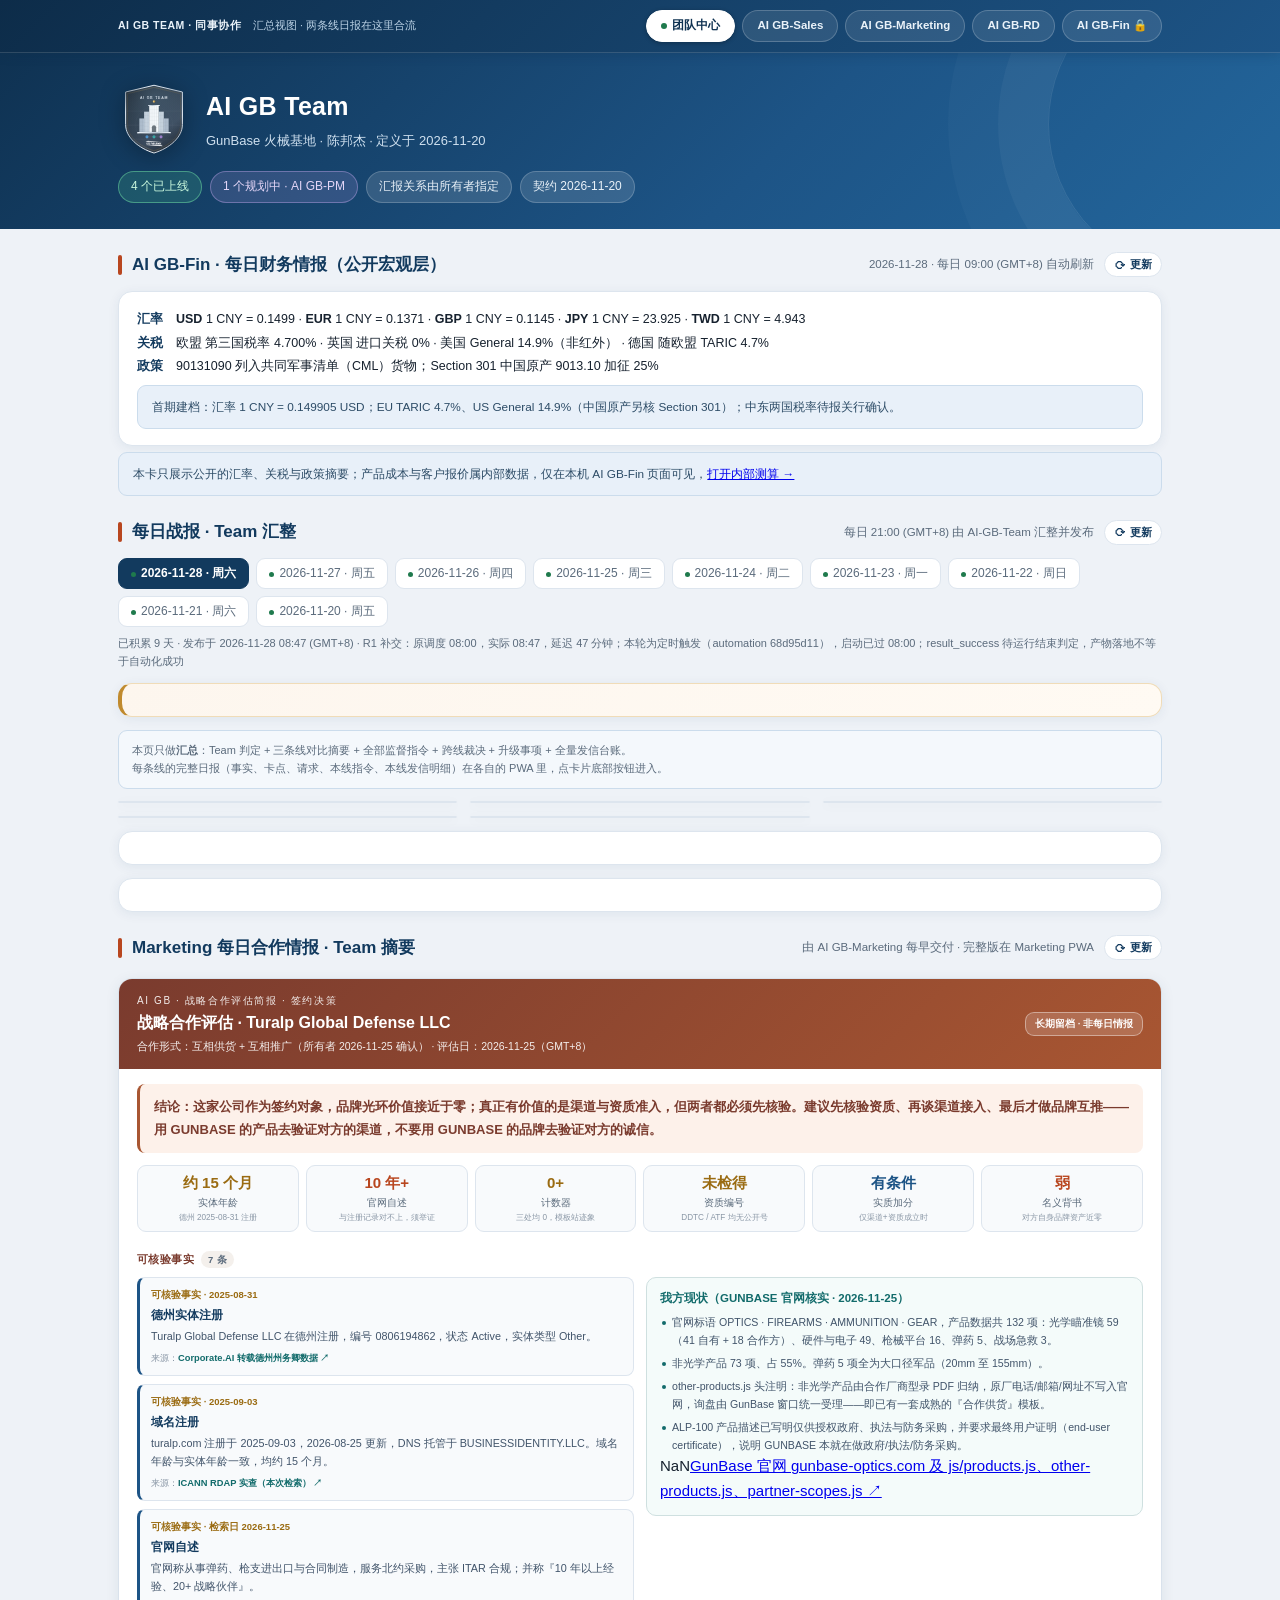
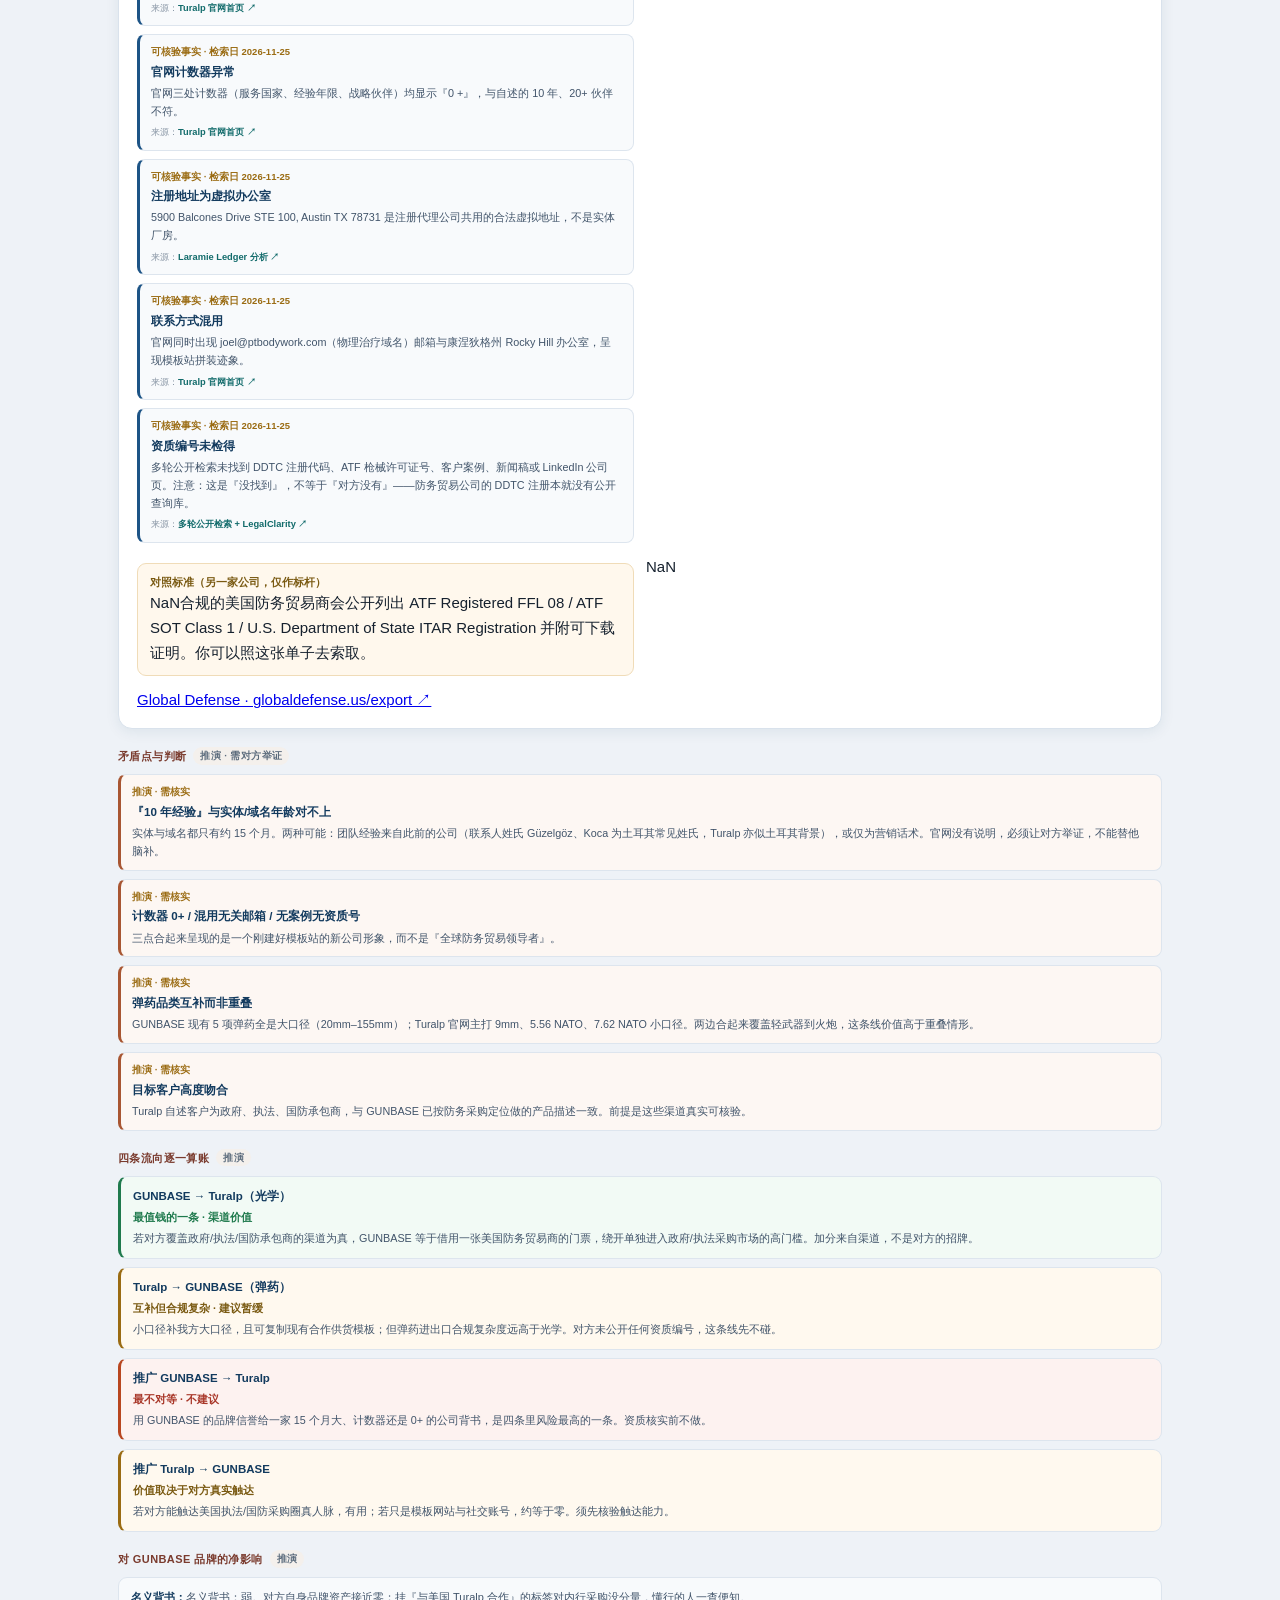
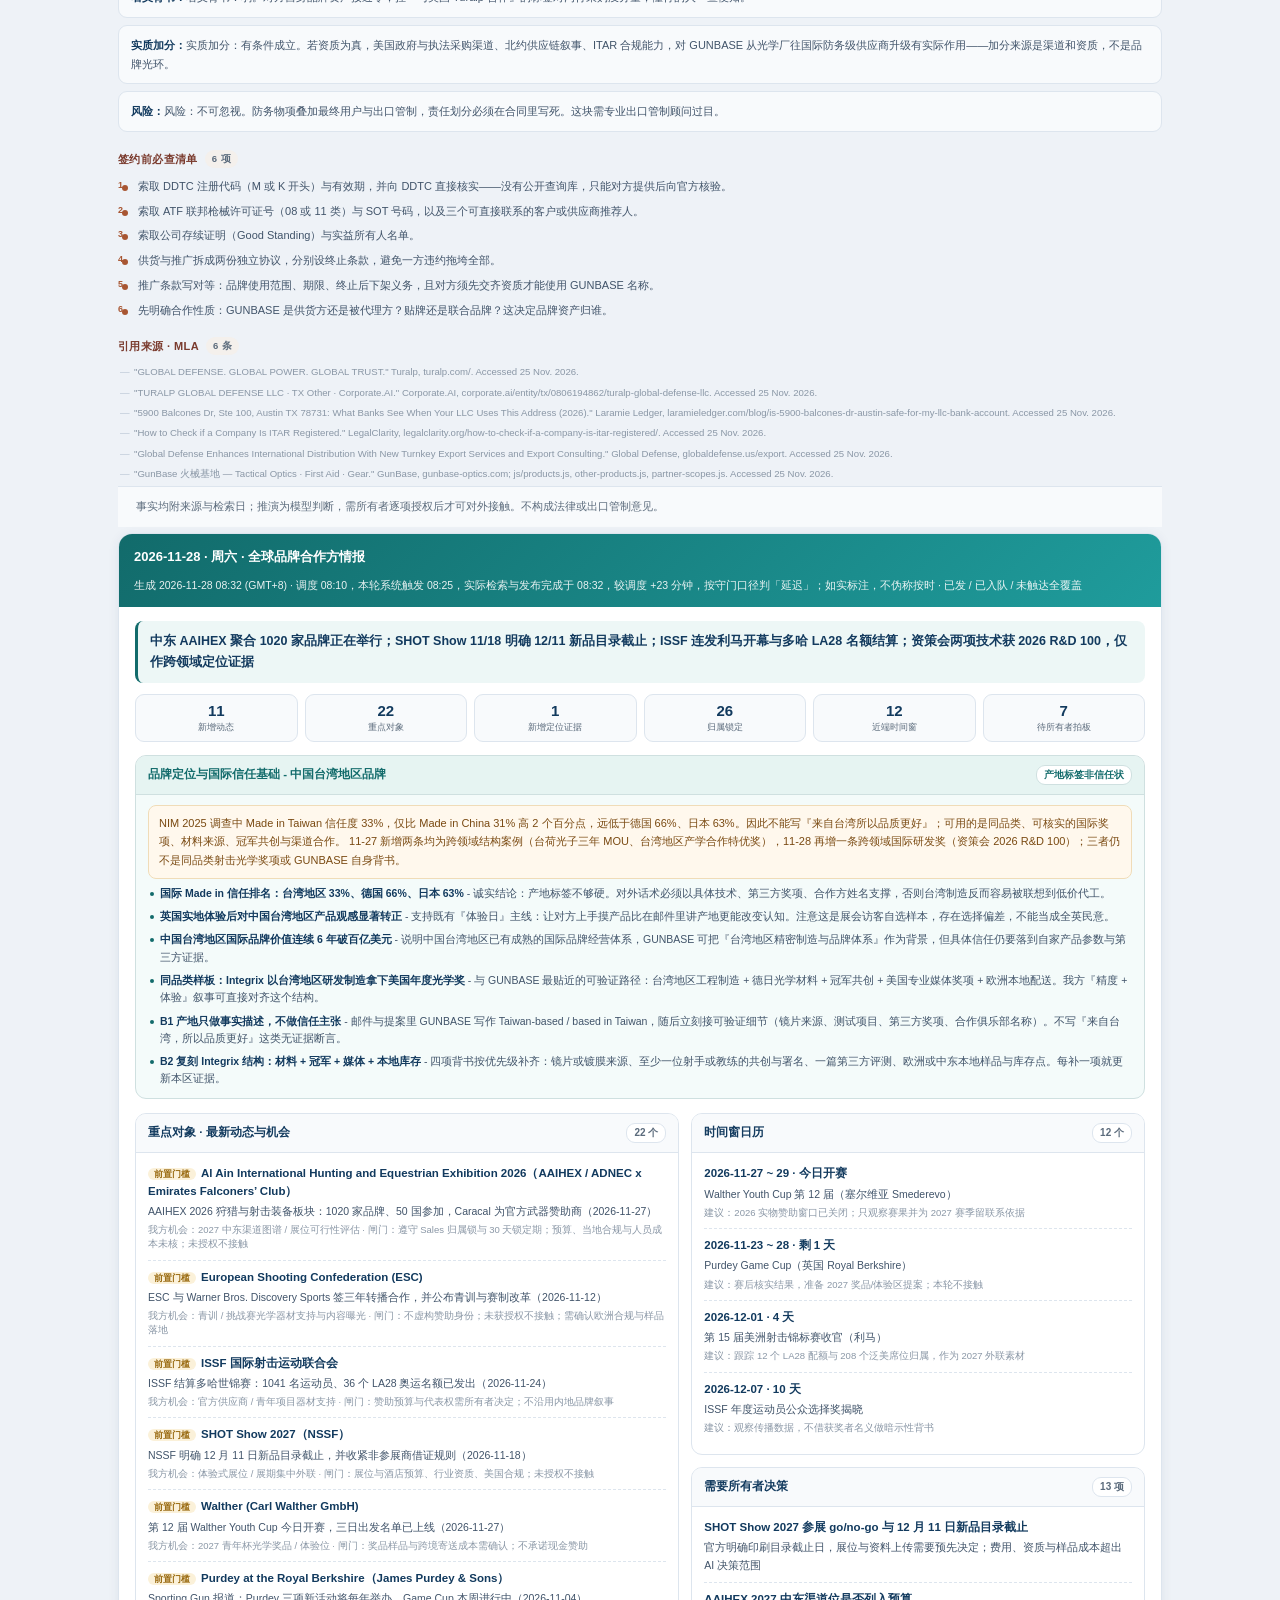
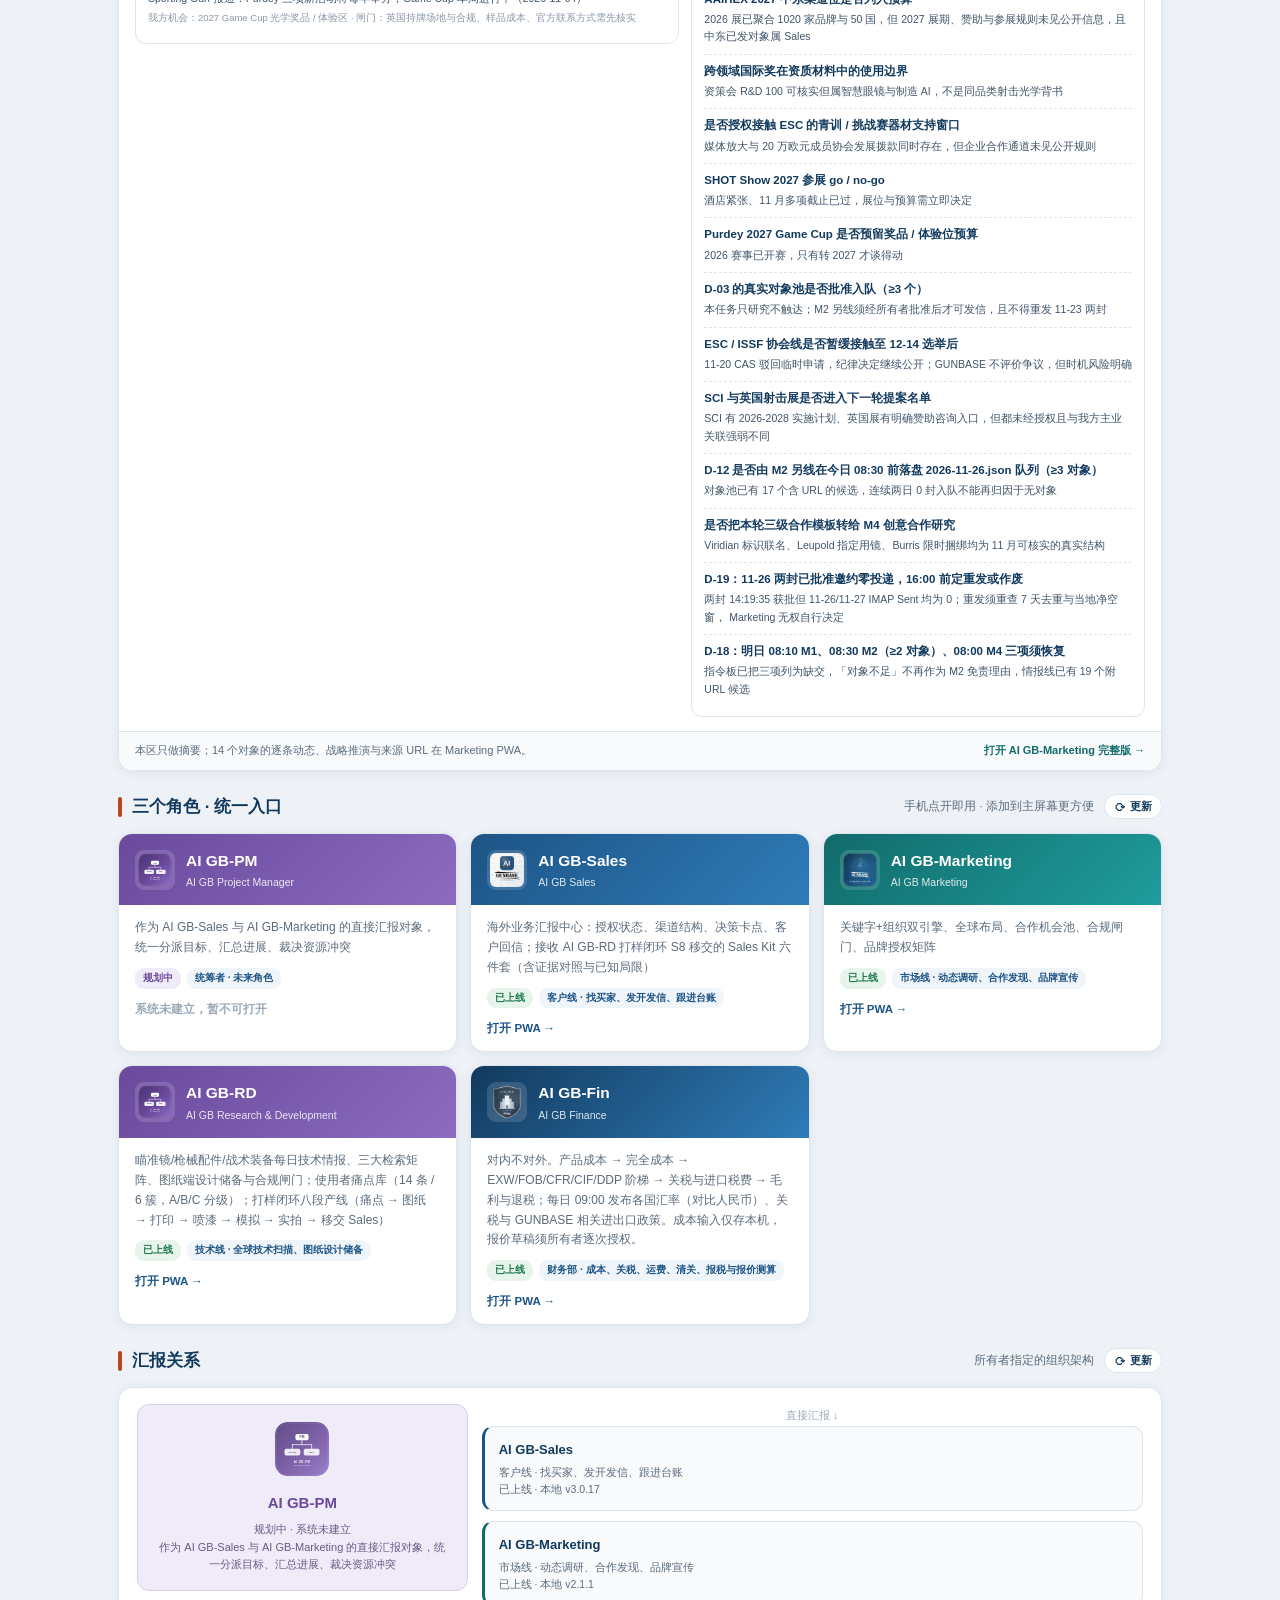
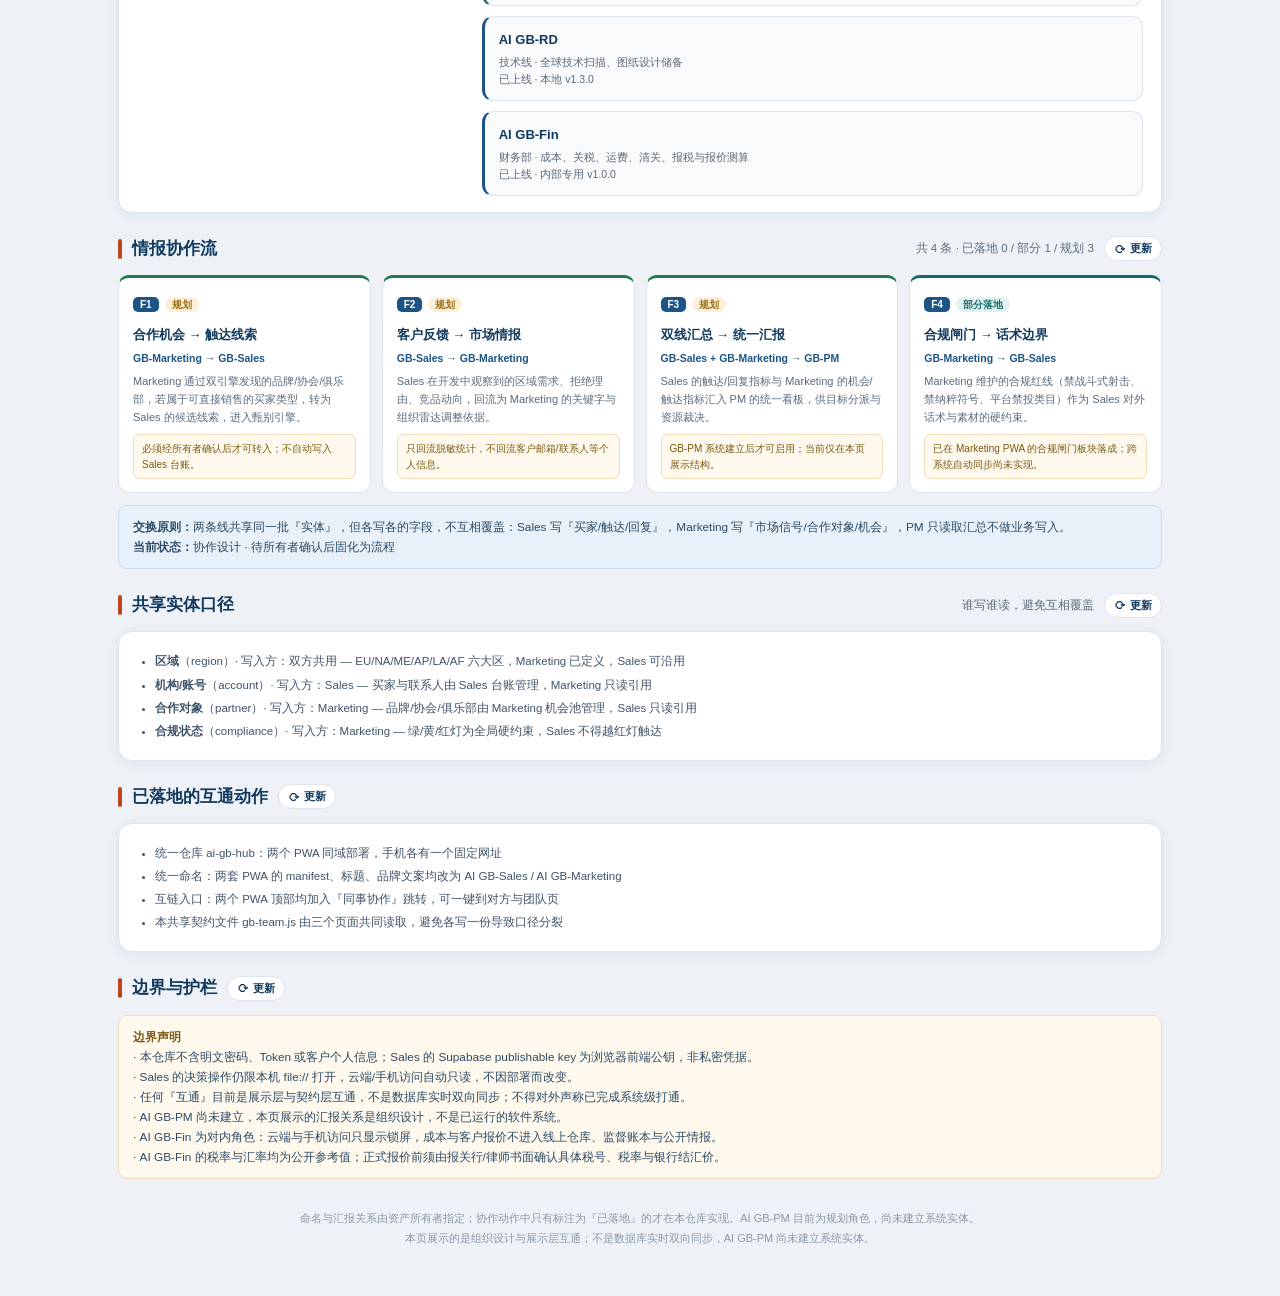
==== index.html @ 30b56494 "feat(fin): AI GB-Fin 财务线上线 — 对内报价测算子 PWA + 每日 09:00 财务情报 + 团队中心/角色契约/导航接入 - fin/ 独立子 PWA：file:// 门禁、" ====
<!DOCTYPE html>
<html lang="zh-CN">
<head>
<meta charset="UTF-8">
<meta name="viewport" content="width=device-width, initial-scale=1.0, viewport-fit=cover">
<meta name="theme-color" content="#123a5e">
<meta name="description" content="AI GB Team — AI GB-Sales 与 AI GB-Marketing 的统一入口与协作契约">
<meta name="apple-mobile-web-app-capable" content="yes">
<meta name="mobile-web-app-capable" content="yes">
<meta name="apple-mobile-web-app-title" content="AI GB Team">
<link rel="apple-touch-icon" href="./assets/icon-192.png">
<link rel="icon" type="image/png" sizes="192x192" href="./assets/icon-192.png">
<link rel="manifest" href="./manifest.webmanifest">
<title>AI GB Team · GunBase 四角色协作中心</title>
<style>
  :root{
    --bg:#eef2f7;--card:#fff;--ink:#16212e;--sub:#5b6b7c;--line:#dde5ee;
    --navy:#123a5e;--navy2:#1d5486;--accent:#b8461f;--gold:#c08a2e;
    --green:#1f7a4d;--greenbg:#e7f4ec;--amber:#9a6b12;--amberbg:#fbf1d9;
    --purple:#6b4a9c;--purplebg:#f0ebf8;--teal:#126b6b;--tealbg:#e4f2f1;
    --shadow:0 2px 12px rgba(18,58,94,.07);--r:14px;
  }
  *{box-sizing:border-box;margin:0;padding:0}
  body{background:var(--bg);color:var(--ink);font-family:-apple-system,BlinkMacSystemFont,"Segoe UI","PingFang SC","Microsoft YaHei",sans-serif;line-height:1.65;font-size:15px;padding-bottom:48px;-webkit-font-smoothing:antialiased}
  .wrap{max-width:1080px;margin:0 auto;padding:0 18px}
  header{background:linear-gradient(135deg,#0f3252 0%,#1d5486 60%,#23669c 100%);color:#fff;padding:30px 0 26px;position:relative;overflow:hidden}
  header::before{content:"";position:absolute;right:-70px;top:-80px;width:300px;height:300px;border:1px solid rgba(255,255,255,.10);border-radius:50%;box-shadow:0 0 0 50px rgba(255,255,255,.035),0 0 0 100px rgba(255,255,255,.022)}
  .hd{display:flex;align-items:center;gap:16px;position:relative;z-index:1}
  .hd img{width:72px;height:72px;filter:drop-shadow(0 4px 12px rgba(0,0,0,.3))}
  .hd h1{font-size:25px;font-weight:800;letter-spacing:.3px}
  .hd .sub{font-size:13px;color:#cfe0ef;margin-top:3px}
  .hd-pills{margin-top:16px;display:flex;gap:8px;flex-wrap:wrap;position:relative;z-index:1}
  .pill{background:rgba(255,255,255,.13);border:1px solid rgba(255,255,255,.2);padding:5px 12px;border-radius:20px;font-size:12px;color:#eaf2f9}
  .pill.live{background:rgba(90,220,150,.16);border-color:rgba(120,235,170,.45);color:#c9f7dd}
  .pill.plan{background:rgba(200,170,240,.16);border-color:rgba(200,170,240,.4);color:#e4d6f7}
  section{margin-top:22px}
  .sh{display:flex;align-items:center;gap:10px;margin-bottom:12px;flex-wrap:wrap}
  .sh .bar{width:4px;height:20px;background:var(--accent);border-radius:2px}
  .sh h2{font-size:17px;color:var(--navy);font-weight:750}
  .sh .hint{font-size:11.5px;color:var(--sub);margin-left:auto}
  .card{background:var(--card);border:1px solid var(--line);border-radius:var(--r);box-shadow:var(--shadow);overflow:hidden}
  .pad{padding:16px 18px}

  .entry-grid{display:grid;grid-template-columns:repeat(auto-fit,minmax(270px,1fr));gap:13px}
  .entry{display:block;text-decoration:none;background:var(--card);border:1px solid var(--line);border-radius:var(--r);overflow:hidden;box-shadow:var(--shadow);transition:.18s}
  .entry:hover{transform:translateY(-3px);box-shadow:0 8px 22px rgba(18,58,94,.14)}
  .entry .top{padding:14px 16px;color:#fff;display:flex;align-items:center;gap:11px}
  .entry.sales .top{background:linear-gradient(135deg,#1d5486,#2f7cb8)}
  .entry.mkt .top{background:linear-gradient(135deg,#126b6b,#1f9c9c)}
  .entry.pm .top{background:linear-gradient(135deg,#6b4a9c,#8b6cc0)}
  .entry.fin .top{background:linear-gradient(135deg,#123a5e,#2f7cb8)}
  .entry .top img{width:40px;height:40px;background:rgba(255,255,255,.14);border-radius:9px;padding:3px}
  .entry .top h3{font-size:15.5px;font-weight:750}
  .entry .top h3 span{display:block;font-size:10.5px;opacity:.85;font-weight:500;margin-top:1px}
  .entry .body{padding:13px 16px}
  .entry .body p{font-size:12px;color:var(--sub);line-height:1.65}
  .entry .tags{display:flex;gap:6px;flex-wrap:wrap;margin-top:10px}
  .tag{font-size:10px;font-weight:700;padding:2px 8px;border-radius:9px;background:#f0f5fa;color:var(--navy2)}
  .tag.g{background:var(--greenbg);color:var(--green)}
  .tag.p{background:var(--purplebg);color:var(--purple)}
  .tag.a{background:var(--amberbg);color:var(--amber)}
  .entry .go{margin-top:11px;font-size:11.5px;color:var(--navy2);font-weight:700}

  .org-line{display:grid;grid-template-columns:1fr 2fr;gap:14px;align-items:start}
  .pm-box{background:var(--purplebg);border:1px solid #d9ccef;border-radius:12px;padding:16px;text-align:center}
  .pm-box img{width:56px;height:56px;opacity:.85}
  .pm-box h3{font-size:15px;color:var(--purple);margin-top:7px}
  .pm-box p{font-size:11px;color:#6b5a86;line-height:1.6;margin-top:5px}
  .reports{display:grid;gap:10px}
  .report{background:#f8fafc;border:1px solid var(--line);border-radius:11px;padding:12px 14px;border-left:3px solid var(--navy2)}
  .report.mkt{border-left-color:var(--teal)}
  .report h4{font-size:13px;color:var(--navy)}
  .report .meta{font-size:10.5px;color:var(--sub);margin-top:4px;line-height:1.6}
  .arrow-note{text-align:center;color:#9aa8b6;font-size:11px;margin:2px 0}

  .flow-grid{display:grid;grid-template-columns:repeat(auto-fit,minmax(240px,1fr));gap:11px}
  .flow{border:1px solid var(--line);border-radius:11px;padding:13px 14px;background:#fff;border-top:3px solid var(--green)}
  .flow.plan{border-top-color:var(--amber)}
  .flow.partial{border-top-color:var(--teal)}
  .flow .fid{font-size:10px;font-weight:800;color:#fff;background:var(--navy2);padding:2px 7px;border-radius:5px}
  .flow h4{font-size:13px;color:var(--navy);margin-top:8px}
  .flow .route{font-size:10.5px;color:var(--navy2);font-weight:700;margin-top:5px}
  .flow p{font-size:11px;color:var(--sub);line-height:1.6;margin-top:6px}
  .flow .gate{font-size:10px;color:#7a5a12;background:#fff8ed;border:1px solid #f0dcb8;border-radius:6px;padding:6px 8px;margin-top:8px;line-height:1.55}
  .st{font-size:9.5px;font-weight:750;padding:2px 7px;border-radius:8px;margin-left:6px}
  .st.ok{background:var(--greenbg);color:var(--green)}
  .st.wait{background:var(--amberbg);color:var(--amber)}
  .st.part{background:var(--tealbg);color:var(--teal)}

  .note{background:var(--bluebg,#e8f0f9);border:1px solid #cbdcec;border-radius:9px;padding:11px 14px;font-size:11.8px;color:#2c4b66;line-height:1.7}
  .guard{background:#fff8ed;border:1px solid #f0dcb8}
  .guard b{color:#7a5a12}
  ul.clean{margin:0;padding-left:18px}
  ul.clean li{font-size:11.5px;color:#41546a;line-height:1.75;margin:3px 0}

  /* ===== 每日战报 ===== */
  .rp-days{display:flex;gap:7px;flex-wrap:wrap;margin-bottom:12px;align-items:center}
  .rp-day{border:1px solid var(--line);background:#fff;border-radius:9px;padding:6px 12px;font-size:12px;color:var(--sub);cursor:pointer;font-family:inherit;transition:.15s}
  .rp-day:hover{border-color:var(--navy2);color:var(--navy2)}
  .rp-day.on{background:var(--navy);border-color:var(--navy);color:#fff;font-weight:700}
  .rp-day .dot{display:inline-block;width:5px;height:5px;border-radius:50%;background:var(--green);margin-right:5px;vertical-align:middle}
  .rp-accum{font-size:11px;color:var(--sub);margin-left:auto}
  .rp-verdict{background:linear-gradient(135deg,#fdf6ee,#fffaf3);border:1px solid #f0dcb8;border-left:4px solid var(--gold);margin-bottom:13px}
  .rp-verdict h3{font-size:13.5px;color:#7a5a12;display:flex;align-items:center;gap:8px}
  .rp-verdict p{font-size:12.5px;color:#3d3020;line-height:1.75;margin-top:8px}
  .rp-wrap{display:grid;grid-template-columns:1fr 1fr 1fr;gap:13px;align-items:start}
  .rp-card{background:#fff;border:1px solid var(--line);border-radius:12px;overflow:hidden;box-shadow:var(--shadow)}
  .rp-card .hd2{padding:12px 15px;color:#fff;display:flex;align-items:center;justify-content:space-between;gap:10px}
  .rp-card.s .hd2{background:linear-gradient(135deg,#1d5486,#2f7cb8)}
  .rp-card.m .hd2{background:linear-gradient(135deg,#126b6b,#1f9c9c)}
  .rp-card.r .hd2{background:linear-gradient(135deg,#4a3f6b,#7364a8)}
  .rp-card .hd2 h3{font-size:14px;font-weight:750}
  .rp-card .hd2 .sc{font-size:19px;font-weight:800;line-height:1}
  .rp-card .hd2 .sc span{font-size:10px;font-weight:600;opacity:.8}
  .rp-body{padding:13px 15px}
  .rp-hl{font-size:12px;color:var(--navy);font-weight:700;line-height:1.6;padding-bottom:10px;border-bottom:1px dashed var(--line);margin-bottom:10px}
  .rp-kpis{display:grid;grid-template-columns:repeat(3,1fr);gap:7px;margin-bottom:11px}
  .rp-kpi{background:#f8fafc;border:1px solid var(--line);border-radius:8px;padding:7px 8px;text-align:center}
  .rp-kpi b{display:block;font-size:15px;font-weight:800;line-height:1.2}
  .rp-kpi .kk{display:block;font-size:9.5px;color:var(--sub);margin-top:2px}
  .rp-kpi .dd{display:block;font-size:8.5px;color:#8a97a6;margin-top:2px;line-height:1.35}
  .rp-kpi.g b{color:var(--green)}.rp-kpi.r b{color:var(--accent)}
  .rp-kpi.a b{color:var(--amber)}.rp-kpi.b b{color:var(--navy2)}.rp-kpi.t b{color:var(--teal)}
  .rp-sub{font-size:10.5px;font-weight:800;color:var(--navy2);letter-spacing:.4px;margin:9px 0 5px}
  .rp-li{font-size:11px;color:#41546a;line-height:1.65;padding-left:13px;position:relative;margin:3px 0}
  .rp-li::before{content:"";position:absolute;left:2px;top:7px;width:4px;height:4px;border-radius:50%;background:#b9c6d4}
  .rp-li.blk::before{background:var(--accent)}
  .rp-li.ask::before{background:var(--gold)}
  .rp-counts{display:flex;gap:7px;flex-wrap:wrap;margin-top:11px}
  .rp-counts span{font-size:10.5px;color:var(--sub);background:#f0f5fa;border:1px solid var(--line);border-radius:8px;padding:3px 9px;line-height:1.5}
  .rp-counts b{color:var(--navy);font-size:12px;margin-right:2px}
  .rp-counts .blk b{color:var(--accent)}
  .rp-counts .ask b{color:var(--gold)}
  .rp-more{display:block;margin-top:11px;text-decoration:none;text-align:center;font-size:11.5px;font-weight:750;color:var(--navy2);border:1px solid #cbdcec;background:#f4f8fc;border-radius:8px;padding:7px 10px;transition:.15s}
  .rp-more:hover{background:#e8f0f9;border-color:var(--navy2)}
  .rp-agg{font-size:11px;color:var(--sub);line-height:1.7;background:#f4f8fc;border:1px solid #cbdcec;border-radius:9px;padding:10px 13px;margin-bottom:12px}
  .rp-dir{display:flex;gap:10px;padding:10px 0;border-bottom:1px dashed var(--line)}
  .rp-dir:last-child{border-bottom:0}
  .rp-dir .did{font-size:9.5px;font-weight:800;color:#fff;background:var(--navy2);padding:2px 6px;border-radius:5px;height:fit-content;white-space:nowrap}
  .rp-dir .dc{flex:1;min-width:0}
  .rp-dir .dt{font-size:12px;font-weight:750;color:var(--navy);line-height:1.5}
  .rp-dir .dm{font-size:10.5px;color:var(--sub);line-height:1.6;margin-top:3px}
  .rp-dir .db{font-size:9.5px;color:#8a97a6;margin-top:4px;line-height:1.5}
  .lvl{font-size:9.5px;font-weight:750;padding:1px 6px;border-radius:7px;margin-left:5px}
  .lvl.warn{background:#fdeceb;color:#b8461f}
  .lvl.watch{background:#e8f0f9;color:var(--navy2)}
  .lvl.ok{background:var(--greenbg);color:var(--green)}
  .cf{padding:10px 0;border-bottom:1px dashed var(--line)}
  .cf:last-child{border-bottom:0}
  .cf .ct{font-size:12px;font-weight:750;color:var(--navy)}
  .cf .cs{font-size:10.5px;color:var(--sub);line-height:1.6;margin-top:3px}
  .cf .cr{font-size:11px;color:#1a1a1a;background:#eef6f0;border:1px solid #cbe6d6;border-radius:7px;padding:7px 9px;margin-top:6px;line-height:1.65}
  .esc-row{display:flex;gap:10px;padding:9px 0;border-bottom:1px dashed var(--line);align-items:flex-start}
  .esc-row:last-child{border-bottom:0}
  .esc-row .no{font-size:10px;font-weight:800;color:#fff;background:var(--accent);width:18px;height:18px;border-radius:50%;display:flex;align-items:center;justify-content:center;flex-shrink:0;margin-top:2px}
  .esc-row .et{font-size:12px;font-weight:700;color:var(--navy)}
  .esc-row .ew{font-size:10.5px;color:var(--sub);line-height:1.6;margin-top:2px}
  .esc-row .eb{font-size:10px;color:#b8461f;margin-top:3px}

  /* ===== 发信台账 ===== */
  .ml-row{display:flex;gap:10px;padding:9px 0;border-bottom:1px dashed var(--line);align-items:flex-start}
  .ml-row:last-child{border-bottom:0}
  .ml-row .mt{font-size:10.5px;font-weight:800;color:#fff;background:var(--navy2);padding:2px 7px;border-radius:6px;white-space:nowrap;flex-shrink:0}
  .ml-row .mc{flex:1;min-width:0}
  .ml-row .ms{font-size:11.5px;font-weight:700;color:var(--navy);line-height:1.5;word-break:break-word}
  .ml-row .mm{font-size:10px;color:var(--sub);margin-top:3px;line-height:1.55}
  .ml-row .mb{font-size:9.5px;color:#8a97a6;margin-top:3px;word-break:break-all}
  .mch{font-size:9.5px;font-weight:750;padding:1px 6px;border-radius:7px;margin-left:5px}
  .mch.sent{background:var(--greenbg);color:var(--green)}
  .mch.plan{background:var(--amberbg);color:var(--amber)}
  .ml-quota{display:flex;gap:8px;flex-wrap:wrap;margin-bottom:4px}
  .ml-q{background:#f8fafc;border:1px solid var(--line);border-radius:8px;padding:6px 11px;font-size:11px;color:var(--sub)}
  .ml-q b{color:var(--navy);font-size:13px;margin-right:3px}
  @media(max-width:820px){.rp-wrap{grid-template-columns:1fr}}
  @media(max-width:420px){.rp-kpis{grid-template-columns:repeat(2,1fr)}}

  footer{text-align:center;color:#8a97a6;font-size:11px;margin-top:30px;line-height:1.8}
  @media(max-width:680px){.org-line{grid-template-columns:1fr}.hd h1{font-size:20px}.hd img{width:58px;height:58px}}
  /* GB-NAV2 顶部协作导航：iOS 安全区避让（不再被状态栏云雾遮住）+ 三段式切换 */
  .gb-bar{background:linear-gradient(135deg,#0d2c49,#1d5486);color:#fff;border-bottom:1px solid rgba(255,255,255,.14);
    padding-top:env(safe-area-inset-top,0px);position:sticky;top:0;z-index:1100;box-shadow:0 2px 10px rgba(13,44,73,.22)}
  .gb-bar .wrap{display:block;padding-top:8px;padding-bottom:9px}
  .gb-lab-row{display:flex;align-items:center;gap:8px;font-size:10.5px;color:#bcd3e6;margin-bottom:7px;line-height:1.3}
  .gb-lab{font-weight:800;letter-spacing:.5px;color:#eaf2f9;white-space:nowrap}
  .gb-lab-row .sp{margin-left:auto;text-align:right}
  .gb-tabs{display:grid;grid-template-columns:repeat(4,1fr);gap:6px}
  .gb-tabs a{display:flex;align-items:center;justify-content:center;min-height:38px;padding:0 5px;border-radius:10px;
    font-size:11.5px;font-weight:700;line-height:1.15;text-align:center;text-decoration:none;color:#eaf2f9;
    background:rgba(255,255,255,.10);border:1px solid rgba(255,255,255,.20);transition:.15s}
  .gb-tabs a:hover{background:rgba(255,255,255,.20)}
  .gb-tabs a.here{background:#fff;border-color:#fff;color:#0f3252;box-shadow:0 1px 4px rgba(0,0,0,.28)}
  .gb-tabs a.here::before{content:"";width:6px;height:6px;border-radius:50%;background:#1f7a4d;margin-right:5px;flex:0 0 auto}
  @media(min-width:720px){
    .gb-bar .wrap{display:flex;align-items:center;gap:16px;padding-top:10px;padding-bottom:10px}
    .gb-lab-row{margin-bottom:0;flex:1 1 auto}
    .gb-lab-row .sp{margin-left:0;padding-left:4px}
    .gb-tabs{display:flex;gap:7px;flex:0 0 auto}
    .gb-tabs a{min-height:32px;padding:0 14px;border-radius:16px;white-space:nowrap}
  }
  @media(max-width:430px){
    .gb-tabs a{font-size:10.5px;padding:0 3px;white-space:nowrap;letter-spacing:-.1px}
    .gb-lab-row{font-size:10px}
  }

  /* GB-TABBAR v3 手机端切换改到底部：顶部会被 iOS 玻璃工具条/状态栏压住，底部不赌环境 */
  .gb-tabbar{display:none}
  @media(max-width:720px){
    .gb-bar{display:none}
    .gb-tabbar{display:grid;grid-template-columns:repeat(4,1fr);gap:4px;position:fixed;left:0;right:0;bottom:0;z-index:1100;
      padding:6px 8px calc(6px + env(safe-area-inset-bottom,0px));
      background:#0d2c49;border-top:1px solid rgba(255,255,255,.18);
      box-shadow:0 -4px 18px rgba(13,44,73,.30)}
    .gb-tabbar a{display:flex;flex-direction:column;align-items:center;justify-content:center;gap:3px;min-height:48px;
      border-radius:10px;text-decoration:none;color:#c9dcec;font-size:10.5px;font-weight:700;line-height:1.1;
      white-space:nowrap;overflow:hidden;text-overflow:ellipsis;-webkit-tap-highlight-color:transparent}
    .gb-tabbar a svg{width:19px;height:19px;display:block}
    .gb-tabbar a.here{color:#0f3252;background:#fff;box-shadow:0 1px 4px rgba(0,0,0,.25)}
    .gb-tabbar a.here svg{stroke-width:2.2}
    /* 顶部导航在手机上隐藏后，由页头自己让出状态栏高度，避免标题被状态栏压住 */
    header{padding-top:calc(env(safe-area-inset-top,0px) + 18px)}
    body{padding-bottom:calc(74px + env(safe-area-inset-bottom,0px))}
  }
  @media(max-width:380px){ .gb-tabbar a{font-size:9.5px} }

  /* ===== 区块「更新」按钮（静态页：清缓存 + 强制拉取最新发布文件 + 重载） ===== */
  .sec-upd{display:inline-flex;align-items:center;gap:4px;border:1px solid var(--line);background:#fff;
           color:var(--navy);font-family:inherit;font-size:11px;font-weight:650;padding:4px 9px;
           border-radius:999px;cursor:pointer;white-space:nowrap;transition:background .15s,transform .1s;
           font-variant-numeric:tabular-nums;flex:0 0 auto}
  .sec-upd:hover{background:#eaf1f8}
  .sec-upd:active{transform:scale(.95)}
  .sec-upd.busy{opacity:.65;cursor:progress}
  .sec-upd .su-ic{display:inline-block;font-size:12px;line-height:1}
  .sec-upd.busy .su-ic{animation:su-spin .9s linear infinite}
  .sec-upd.ok{border-color:#bcd9c4;background:#eef8f1;color:#1f6b3d}
  .sec-upd.err{border-color:#e8c4bd;background:#fdf1ef;color:#a83628}
  @keyframes su-spin{to{transform:rotate(360deg)}}
  .gb-upd-toast{position:fixed;left:50%;top:14px;transform:translateX(-50%) translateY(-16px);
      background:#0d2c49;color:#fff;font-size:12.5px;font-weight:650;padding:8px 15px;border-radius:999px;
      box-shadow:0 6px 20px rgba(13,44,73,.28);opacity:0;transition:opacity .22s,transform .22s;z-index:9999;
      pointer-events:none;white-space:nowrap;max-width:92vw;overflow:hidden;text-overflow:ellipsis}
  .gb-upd-toast.on{opacity:1;transform:translateX(-50%) translateY(0)}
  @media(max-width:420px){ .sec-upd{padding:3px 8px;font-size:10.5px} }
  </style>
</head>
<body>
<div class="gb-bar"><div class="wrap">
  <div class="gb-lab-row"><span class="gb-lab">AI GB TEAM · 同事协作</span><span class="sp">汇总视图 · 两条线日报在这里合流</span></div>
  <nav class="gb-tabs">
    <a class="here" href="./index.html">团队中心</a>
    <a href="./sales/index.html">AI GB-Sales</a>
    <a href="./marketing/index.html">AI GB-Marketing</a>
    <a href="./rd/index.html">AI GB-RD</a>
    <a href="./fin/index.html">AI GB-Fin 🔒</a>
  </nav>
</div></div>
<header>
  <div class="wrap">
    <div class="hd">
      <img src="./assets/team-logo.svg?v=1" alt="AI GB Team 总部徽章" width="72" height="72">
      <div>
        <h1 id="teamName">AI GB Team</h1>
        <div class="sub" id="teamOwner"></div>
      </div>
    </div>
    <div class="hd-pills">
      <span class="pill live">4 个已上线</span>
      <span class="pill plan">1 个规划中 · AI GB-PM</span>
      <span class="pill">汇报关系由所有者指定</span>
      <span class="pill" id="verPill"></span>
    </div>
  </div>
</header>

<div class="wrap">
  <section id="finBrief">
    <div class="sh"><span class="bar"></span><h2>AI GB-Fin · 每日财务情报（公开宏观层）</h2><span class="hint" id="finMeta"></span></div>
    <div class="card pad" id="finCard">财务情报加载中…</div>
    <div class="note" style="margin-top:6px">本卡只展示公开的汇率、关税与政策摘要；产品成本与客户报价属内部数据，仅在本机 AI GB-Fin 页面可见，<a href="./fin/index.html">打开内部测算 →</a></div>
  </section>

  <section id="dailyReport">
    <div class="sh"><span class="bar"></span><h2>每日战报 · Team 汇整</h2><span class="hint" id="rpMeta"></span></div>
    <div class="rp-days" id="rpDays"></div>
    <div class="card pad rp-verdict" id="rpVerdict"></div>
    <div class="rp-agg">本页只做<b>汇总</b>：Team 判定 + 三条线对比摘要 + 全部监督指令 + 跨线裁决 + 升级事项 + 全量发信台账。<br>每条线的完整日报（事实、卡点、请求、本线指令、本线发信明细）在各自的 PWA 里，点卡片底部按钮进入。</div>
    <div class="rp-wrap">
      <div class="rp-card s" id="rpSales"></div>
      <div class="rp-card m" id="rpMkt"></div>
      <div class="rp-card r" id="rpRD"></div>
    </div>
    <div class="rp-wrap" style="margin-top:13px">
      <div class="rp-card" id="rpDirs"></div>
      <div class="rp-card" id="rpCf"></div>
    </div>
    <div class="card pad" id="rpEsc" style="margin-top:13px"></div>
    <div class="card pad" id="rpMail" style="margin-top:13px"></div>
  </section>

  <section id="mktIntel">
    <div class="sh"><span class="bar"></span><h2>Marketing 每日合作情报 · Team 摘要</h2><span class="hint" id="miMeta"></span></div>
    <div id="miWrap"></div>
  </section>

  <section>
    <div class="sh"><span class="bar"></span><h2>三个角色 · 统一入口</h2><span class="hint">手机点开即用 · 添加到主屏幕更方便</span></div>
    <div class="entry-grid" id="entries"></div>
  </section>

  <section>
    <div class="sh"><span class="bar"></span><h2>汇报关系</h2><span class="hint">所有者指定的组织架构</span></div>
    <div class="card pad">
      <div class="org-line">
        <div class="pm-box" id="pmBox"></div>
        <div>
          <div class="arrow-note">直接汇报 ↓</div>
          <div class="reports" id="reports"></div>
        </div>
      </div>
    </div>
  </section>

  <section>
    <div class="sh"><span class="bar"></span><h2>情报协作流</h2><span class="hint"><span id="flowStat"></span></span></div>
    <div class="flow-grid" id="flows"></div>
    <div class="note" style="margin-top:12px" id="exchangeNote"></div>
  </section>

  <section>
    <div class="sh"><span class="bar"></span><h2>共享实体口径</h2><span class="hint">谁写谁读，避免互相覆盖</span></div>
    <div class="card pad"><ul class="clean" id="entities"></ul></div>
  </section>

  <section>
    <div class="sh"><span class="bar"></span><h2>已落地的互通动作</h2></div>
    <div class="card pad"><ul class="clean" id="implemented"></ul></div>
  </section>

  <section>
    <div class="sh"><span class="bar"></span><h2>边界与护栏</h2></div>
    <div class="note guard" id="guards"></div>
  </section>

  <footer>
    <div id="footMeta"></div>
    <div>本页展示的是组织设计与展示层互通；不是数据库实时双向同步，AI GB-PM 尚未建立系统实体。</div>
  </footer>
</div>

<script src="./shared/reports/gb-email-log.js"></script>
<script src="./shared/reports/gb-reports.js"></script>
<script src="./shared/reports/gb-market-intel.js"></script>
<script src="./shared/team-intel-digest.js"></script>
<script src="./shared/partner-assessment.js"></script>
<script src="./shared/gb-team.js"></script>
<script src="./fin/data.js"></script>
<script>
(function(){
  var T=window.GB_TEAM;
  if(!T){document.body.innerHTML='<p style="padding:40px">团队契约 gb-team.js 加载失败。</p>';return;}
  function esc(s){return String(s==null?'':s).replace(/[&<>"]/g,function(c){return {'&':'&amp;','<':'&lt;','>':'&gt;','"':'&quot;'}[c];});}
  document.getElementById('teamName').textContent=T.meta.team;
  document.getElementById('teamOwner').textContent=T.meta.owner+' · 定义于 '+T.meta.definedAt;
  document.getElementById('verPill').textContent='契约 '+T.meta.definedAt;
  document.getElementById('footMeta').textContent=T.meta.note;

  document.getElementById('entries').innerHTML=T.org.map(function(o){
    var cls=o.id==='GB-Sales'?'sales':(o.id==='GB-Marketing'?'mkt':(o.id==='GB-Fin'?'fin':'pm'));
    var ic=o.id==='GB-Sales'?'./sales/assets/icon-192.png':(o.id==='GB-Marketing'?'./marketing/assets/icon-192.png':(o.id==='GB-Fin'?'./fin/assets/icon-192.png':'./assets/pm-logo.svg'));
    var tag=o.status==='live'?'<span class="tag g">已上线</span>':'<span class="tag p">规划中</span>';
    var link=o.entry?'href="'+esc(o.entry)+'"':'';
    var go=o.entry?'<div class="go">打开 PWA →</div>':'<div class="go" style="color:#9aa8b6">系统未建立，暂不可打开</div>';
    return '<a class="entry '+cls+'" '+link+'><div class="top"><img src="'+ic+'" alt=""><h3>'+esc(o.name)+'<span>'+esc(o.en)+'</span></h3></div>'+
      '<div class="body"><p>'+esc(o.scope)+'</p><div class="tags">'+tag+'<span class="tag">'+esc(o.role)+'</span></div>'+go+'</div></a>';
  }).join('');

  var pm=T.org.filter(function(o){return o.id==='GB-PM';})[0];
  document.getElementById('pmBox').innerHTML='<img src="./assets/pm-logo.svg" alt="AI GB-PM"><h3>'+esc(pm.name)+'</h3><p>'+esc(pm.statusLabel)+'<br>'+esc(pm.scope)+'</p>';
  document.getElementById('reports').innerHTML=T.org.filter(function(o){return o.reportsTo==='GB-PM';}).map(function(o){
    return '<div class="report '+(o.id==='GB-Marketing'?'mkt':'')+'"><h4>'+esc(o.name)+'</h4><div class="meta">'+esc(o.role)+'<br>'+esc(o.statusLabel)+'</div></div>';
  }).join('');

  var st={planned:0,partial:0,implemented:0};
  T.exchange.flows.forEach(function(f){st[f.impl]=(st[f.impl]||0)+1;});
  document.getElementById('flowStat').textContent='共 '+T.exchange.flows.length+' 条 · 已落地 '+st.implemented+' / 部分 '+st.partial+' / 规划 '+st.planned;
  document.getElementById('flows').innerHTML=T.exchange.flows.map(function(f){
    var tag=f.impl==='planned'?'<span class="st wait">规划</span>':(f.impl==='partial'?'<span class="st part">部分落地</span>':'<span class="st ok">已落地</span>');
    return '<div class="flow '+f.impl+'"><span class="fid">'+esc(f.id)+'</span>'+tag+
      '<h4>'+esc(f.name)+'</h4><div class="route">'+esc(f.from)+' → '+esc(f.to)+'</div>'+
      '<p>'+esc(f.desc)+'</p><div class="gate">'+esc(f.gate)+'</div></div>';
  }).join('');
  document.getElementById('exchangeNote').innerHTML='<b>交换原则：</b>'+esc(T.exchange.principle)+'<br><b>当前状态：</b>'+esc(T.exchange.statusLabel);

  document.getElementById('entities').innerHTML=T.exchange.sharedEntities.map(function(e){
    return '<li><b>'+esc(e.name)+'</b>（'+esc(e.key)+'）· 写入方：'+esc(e.owner)+' — '+esc(e.note)+'</li>';
  }).join('');
  document.getElementById('implemented').innerHTML=T.implemented.map(function(x){return '<li>'+esc(x)+'</li>';}).join('');
  document.getElementById('guards').innerHTML='<b>边界声明</b><br>'+T.guardrails.map(function(g){return '· '+esc(g);}).join('<br>');

  /* ===== \u6bcf\u65e5\u6218\u62a5\u6e32\u67d3 ===== */
  (function(){
    function esc(s){return String(s==null?'':s).replace(/[&<>"]/g,function(c){return {'&':'&amp;','<':'&lt;','>':'&gt;','"':'&quot;'}[c];});}
    var R=window.GB_REPORTS;
    if(!R||!R.days||!R.days.length){
      document.getElementById('rpVerdict').innerHTML='<h3>\u6682\u65e0\u6218\u62a5</h3><p>\u5c1a\u672a\u751f\u6210\u4efb\u4f55\u65e5\u62a5\u6570\u636e\u3002</p>';
      return;
    }
    var idx=0;
    function tone(c){return {green:'g',red:'r',amber:'a',blue:'b',teal:'t'}[c]||'b';}
    function lvlTag(l){
      var cls=l==='\u8b66\u793a'?'warn':(l==='\u5df2\u5b8c\u6210'?'ok':'watch');
      return '<span class="lvl '+cls+'">'+esc(l)+'</span>';
    }
    function stTag(s){
      var cls=s==='\u5df2\u5b8c\u6210'?'ok':(s==='\u5f85\u6267\u884c'?'warn':'watch');
      return '<span class="lvl '+cls+'">'+esc(s)+'</span>';
    }

    document.getElementById('rpMeta').textContent=R.meta.cadence;

    function renderDay(i){
      idx=i;
      var d=R.days[i];

      /* \u65e5\u671f\u9009\u62e9 */
      document.getElementById('rpDays').innerHTML=
        R.days.map(function(x,n){
          return '<button class="rp-day'+(n===i?' on':'')+'" data-i="'+n+'"><span class="dot"></span>'+esc(x.date)+' \u00b7 '+esc(x.weekday)+'</button>';
        }).join('')+
        '<span class="rp-accum">\u5df2\u79ef\u7d2f '+R.days.length+' \u5929 \u00b7 \u53d1\u5e03\u4e8e '+esc(d.publishedAt)+'</span>';

      /* Team \u5224\u5b9a */
      document.getElementById('rpVerdict').innerHTML=
        '<h3>AI-GB-Team \u6c47\u6574\u5224\u5b9a '+lvlTag('\u5173\u6ce8')+'<span style="font-size:10.5px;font-weight:600;color:#8a6f3a">'+esc(d.cycle)+'</span></h3>'+
        '<p>'+esc(d.team.verdict)+'</p>';

      /* \u4e24\u6761\u7ebf\u6c47\u603b\u6458\u8981 \u00b7 \u5b8c\u6574\u65e5\u62a5\u5728\u5404\u81ea PWA */
      function card(el, rep, cls, href, fallbackName){
        if(!rep){
          el.className='rp-card '+cls;
          el.innerHTML='<div class="hd2"><h3>'+esc(fallbackName)+'</h3><div class="sc">\u2014</div></div>'+
            '<div class="rp-body"><div class="rp-hl">\u5f53\u65e5\u672a\u63d0\u4ea4\u65e5\u62a5\uff0cAI-GB-Team \u5df2\u6807\u8bb0\u4e3a\u300c\u672a\u63d0\u4ea4\u300d</div></div>';
          return;
        }
        var h='<div class="hd2"><h3>'+esc(rep.agent)+'</h3><div class="sc">'+rep.score+'<span>/100</span></div></div><div class="rp-body">';
        h+='<div class="rp-hl">'+esc(rep.headline)+'</div>';
        h+='<div class="rp-kpis">'+rep.kpi.map(function(k){
          return '<div class="rp-kpi '+tone(k.tone)+'"><b>'+esc(k.v)+'</b><span class="kk">'+esc(k.k)+'</span><span class="dd">'+esc(k.d)+'</span></div>';
        }).join('')+'</div>';
        h+='<div class="rp-counts"><span><b>'+(rep.facts||[]).length+'</b> \u9879\u4e8b\u5b9e</span>'+
          '<span class="blk"><b>'+(rep.blockers||[]).length+'</b> \u9879\u5361\u70b9</span>'+
          '<span class="ask"><b>'+(rep.asks||[]).length+'</b> \u9879\u8bf7\u6c42</span></div>';
        h+='<a class="rp-more" href="'+href+'">\u8fdb\u5165 '+esc(rep.agent)+' \u770b\u5b8c\u6574\u65e5\u62a5 \u2192</a>';
        h+='</div>';
        el.className='rp-card '+cls;
        el.innerHTML=h;
      }
      card(document.getElementById('rpSales'), d.sales, 's', './sales/index.html', 'AI GB-Sales');
      card(document.getElementById('rpMkt'), d.marketing, 'm', './marketing/index.html', 'AI GB-Marketing');
      card(document.getElementById('rpRD'), d.rd, 'r', './rd/index.html', 'AI GB-RD');

      /* \u76d1\u7763\u6307\u4ee4 */
      document.getElementById('rpDirs').innerHTML=
        '<div class="hd2" style="background:linear-gradient(135deg,#0f3252,#1d5486)"><h3>Team \u5bf9\u4e24\u6761\u7ebf\u7684\u76d1\u7763\u6307\u4ee4</h3><div class="sc" style="font-size:13px">'+d.team.directives.length+' \u9879</div></div>'+
        '<div class="rp-body">'+d.team.directives.map(function(x){
          return '<div class="rp-dir"><span class="did">'+esc(x.id)+'</span><div class="dc">'+
            '<div class="dt">'+esc(x.title)+lvlTag(x.level)+stTag(x.status)+'</div>'+
            '<div class="dm">\u2192 '+esc(x.to)+' \u00b7 \u622a\u6b62 '+esc(x.due)+'</div>'+
            '<div class="dm">'+esc(x.detail)+'</div>'+
            '<div class="db">\u4f9d\u636e\uff1a'+esc(x.basis)+'</div></div></div>';
        }).join('')+'</div>';

      /* \u51b2\u7a81\u88c1\u51b3 */
      document.getElementById('rpCf').innerHTML=
        '<div class="hd2" style="background:linear-gradient(135deg,#6b4a9c,#8b6cc0)"><h3>\u8de8\u7ebf\u51b2\u7a81\u88c1\u51b3</h3><div class="sc" style="font-size:13px">'+d.team.conflicts.length+' \u9879</div></div>'+
        '<div class="rp-body">'+d.team.conflicts.map(function(c){
          /* 历史数据里有一天 conflicts 写成一句话（经 gb-reports.js 归一为 [{note}]），此处按 note 兜底展示 */
          if(c.note&&!c.topic) return '<div class="cf"><div class="cs">'+esc(c.note)+'</div></div>';
          return '<div class="cf"><div class="ct">'+esc(c.topic)+'</div>'+
            '<div class="cs">'+esc(c.sides)+'</div>'+
            '<div class="cr"><b>Team \u88c1\u51b3\uff1a</b>'+esc(c.ruling)+'</div></div>';
        }).join('')+'</div>';

      /* \u5347\u7ea7\u7ed9\u6240\u6709\u8005 */
      document.getElementById('rpEsc').innerHTML=
        '<div style="font-size:13px;font-weight:750;color:var(--accent);margin-bottom:9px">\u9700\u6240\u6709\u8005\u62cd\u677f \u00b7 '+d.team.escalations.length+' \u9879\u5361\u70b9</div>'+
        d.team.escalations.map(function(e,n){
          return '<div class="esc-row"><span class="no">'+(n+1)+'</span><div><div class="et">'+esc(e.item)+'</div>'+
            '<div class="ew">'+esc(e.why)+'</div>'+
            '<div class="eb">\u963b\u585e\uff1a'+esc(e.blocks)+'</div></div></div>';
        }).join('');


      /* \u53d1\u4fe1\u53f0\u8d26 */
      (function(){
        var L=window.GB_EMAIL_LOG;
        var el=document.getElementById('rpMail');
        if(!L||!L.days||!L.days.length){ el.style.display='none'; return; }
        el.style.display='';
        var lg=null;
        for(var j=0;j<L.days.length;j++){ if(L.days[j].date===d.date){ lg=L.days[j]; break; } }
        if(!lg) lg=L.days[0];
        var rows=lg.entries.map(function(e){
          var ch=e.status==='已发送'?'<span class="mch sent">\u5df2\u53d1\u9001</span>':'<span class="mch plan">'+esc(e.status)+'</span>';
          return '<div class="ml-row"><span class="mt">'+esc(e.time)+'</span><div class="mc">'+
            '<div class="ms">'+esc(e.subject)+ch+'</div>'+
            '<div class="mm">'+esc(e.agent)+' \u2192 '+esc(e.to)+' \u00b7 '+esc(e.type)+' \u00b7 '+esc(e.mode)+'</div>'+
            '<div class="mm">'+esc(e.note)+'</div>'+
            '<div class="mb">ID: '+esc(e.messageId)+'</div></div></div>';
        }).join('');
        el.innerHTML='<div style="display:flex;align-items:center;justify-content:space-between;gap:10px;flex-wrap:wrap;margin-bottom:9px">'+
          '<div style="font-size:13px;font-weight:750;color:var(--navy)">\u53d1\u4fe1\u53f0\u8d26 \u00b7 \u4eca\u65e5\u5b9e\u9645\u53d1\u51fa '+lg.entries.length+' \u5c01</div>'+
          '<div class="ml-quota"><span class="ml-q"><b>'+lg.quotaUsed+'</b>/ '+lg.quotaTotal+' \u5df2\u7528\u914d\u989d</span>'+
          '<span class="ml-q">\u90ae\u7bb1 <b style="font-size:11px">'+esc(L.meta.mailbox)+'</b></span></div></div>'+
          rows+
          '<div class="note" style="margin-top:10px">'+esc(L.meta.note)+'</div>';
      })();
    }

    document.getElementById('rpDays').addEventListener('click',function(ev){
      var b=ev.target.closest('.rp-day');
      if(b) renderDay(parseInt(b.getAttribute('data-i'),10));
    });
    renderDay(0);
  })();
})();
</script>
<nav class="gb-tabbar" aria-label="同事切换">
  <a class="here" href="./index.html"><svg viewBox="0 0 24 24" fill="none" stroke="currentColor" stroke-width="2" stroke-linecap="round" stroke-linejoin="round"><path d="M3 10.5 12 3l9 7.5"/><path d="M5.5 9.5V21h13V9.5"/><path d="M10 21v-6h4v6"/></svg><span>团队中心</span></a>
  <a href="./sales/index.html"><svg viewBox="0 0 24 24" fill="none" stroke="currentColor" stroke-width="2" stroke-linecap="round" stroke-linejoin="round"><rect x="2.5" y="7" width="19" height="13" rx="2.5"/><path d="M8.5 7V5.2A1.2 1.2 0 0 1 9.7 4h4.6a1.2 1.2 0 0 1 1.2 1.2V7"/><path d="M2.5 12.5h19"/></svg><span>AI GB-Sales</span></a>
  <a href="./marketing/index.html"><svg viewBox="0 0 24 24" fill="none" stroke="currentColor" stroke-width="2" stroke-linecap="round" stroke-linejoin="round"><path d="M3 10v4a1.5 1.5 0 0 0 1.5 1.5H7l6.5 4V4.5L7 8.5H4.5A1.5 1.5 0 0 0 3 10Z"/><path d="M17 8.5a4 4 0 0 1 0 7"/><path d="M7 15.5V20"/></svg><span>AI GB-Mkt</span></a>
  <a href="./rd/index.html"><svg viewBox="0 0 24 24" fill="none" stroke="currentColor" stroke-width="2" stroke-linecap="round" stroke-linejoin="round"><circle cx="12" cy="12" r="9"/><circle cx="12" cy="12" r="4.5"/><path d="M12 1.5v4M12 18.5v4M1.5 12h4M18.5 12h4"/></svg><span>AI GB-RD</span></a>
  <a href="./fin/index.html"><svg viewBox="0 0 24 24" fill="none" stroke="currentColor" stroke-width="2" stroke-linecap="round" stroke-linejoin="round"><rect x="3" y="4" width="18" height="16" rx="2"/><path d="M7 8h10M7 12h4M7 16h4"/></svg><span>Fin 🔒</span></a>
</nav>
<script src="./shared/tabbar.js"></script>
<script src="./shared/back-to-top.js"></script>
<script>
/* 区块「更新」按钮（Team / Marketing 为静态文件页）
 * 点一下 = 清 SW 缓存 + 强制重取页面依赖的所有本站 JS（cache:'reload'）+ 重载页面
 * 重载后顶部弹出「已更新 HH:MM:SS」提示。 */
(function(){
  var HDR='.sh';
  var busy=false, TOAST_KEY='__gbUpdToast_'+location.pathname;

  function paintAll(cls,txt,hold){
    var list=document.querySelectorAll('.sec-upd');
    for(var i=0;i<list.length;i++){
      var b=list[i], t=b.querySelector('.su-t');
      b.classList.remove('busy','ok','err');
      if(cls) b.classList.add(cls);
      if(t) t.textContent=txt;
      clearTimeout(b._rt);
      if(hold) b._rt=setTimeout(function(){ b.classList.remove('ok','err'); var s=b.querySelector('.su-t'); if(s) s.textContent='更新'; },hold);
    }
  }

  function toast(msg){
    var el=document.getElementById('gbUpdToast');
    if(!el){ el=document.createElement('div'); el.id='gbUpdToast'; el.className='gb-upd-toast'; document.body.appendChild(el); }
    el.textContent=msg; el.classList.add('on');
    setTimeout(function(){ el.classList.remove('on'); },2600);
  }

  function hhmmss(){
    var d=new Date();
    return ('0'+d.getHours()).slice(-2)+':'+('0'+d.getMinutes()).slice(-2)+':'+('0'+d.getSeconds()).slice(-2);
  }

  function run(btn){
    if(busy) return;
    busy=true;
    if(btn){ btn.classList.add('busy'); var t0=btn.querySelector('.su-t'); if(t0) t0.textContent='更新中'; }
    if(!btn) paintAll('busy','更新中');

    // 1) SW 检查新版本
    try{
      if('serviceWorker' in navigator){
        navigator.serviceWorker.getRegistration().then(function(reg){
          if(reg){ reg.update().catch(function(){}); if(reg.waiting) reg.waiting.postMessage({type:'SKIP_WAITING'}); }
        }).catch(function(){});
      }
    }catch(e){}

    // 2) 收集本站依赖（脚本 / 样式 / version.json），强制走网络并刷新 HTTP 缓存
    var urls={ 'version.json':1 };
    var nodes=document.querySelectorAll('script[src],link[rel="stylesheet"][href]');
    for(var i=0;i<nodes.length;i++){
      var raw=nodes[i].getAttribute('src')||nodes[i].getAttribute('href')||'';
      if(!raw) continue;
      if(/^https?:/i.test(raw) && raw.indexOf(location.origin)!==-1) raw=raw.slice(location.origin.length);
      if(/^(data:|mailto:|#)/i.test(raw)) continue;
      if(/^https?:/i.test(raw)) continue;   // 外域资源不动
      urls[raw]=1;
    }
    var list=Object.keys(urls);
    var jobs=list.map(function(u){
      return fetch(u,{cache:'reload'}).then(function(r){return r.ok;}).catch(function(){return false;});
    });

    var clearCaches=('caches' in window)
      ? caches.keys().then(function(ks){return Promise.all(ks.map(function(k){return caches.delete(k);}));}).catch(function(){})
      : Promise.resolve();

    Promise.all([Promise.all(jobs),clearCaches]).then(function(res){
      var okCount=0, arr=res[0]||[];
      for(var j=0;j<arr.length;j++){ if(arr[j]) okCount++; }
      if(navigator.onLine===false || okCount===0){
        paintAll('err','离线，暂时无法更新',4000);
        busy=false; return;
      }
      try{ sessionStorage.setItem(TOAST_KEY, hhmmss()); }catch(e){}
      var u=location.pathname+(location.search?location.search+'&':'?')+'t='+Date.now();
      location.replace(u);
    }).catch(function(){
      paintAll('err','更新失败',4000);
      busy=false;
    });
  }

  function mount(){
    var secs=document.querySelectorAll('.wrap > section');
    for(var i=0;i<secs.length;i++){
      var head=secs[i].querySelector(HDR);
      if(!head||head.querySelector('.sec-upd')) continue;
      var b=document.createElement('button');
      b.type='button'; b.className='sec-upd';
      b.title='清缓存并重新拉取最新发布内容（不用手动关页面）';
      b.innerHTML='<span class="su-ic">\u27F3</span><span class="su-t">更新</span>';
      b.onclick=function(){ run(this); };
      head.appendChild(b);
    }
    // 重载后的完成提示
    try{
      var t=sessionStorage.getItem(TOAST_KEY);
      if(t){ sessionStorage.removeItem(TOAST_KEY); toast('已更新 · '+t); }
    }catch(e){}
  }

  if(document.readyState==='loading') document.addEventListener('DOMContentLoaded',mount);
  else mount();
})();
</script>

<script src="./shared/gb-bfcache-heal.js" data-ver="version.json" data-key="build"></script>

<script>
/* 注册本站 Service Worker（此前本页只查 getRegistration 不 register，sw.js 一直是死的）。
 * 作用域 /ai-gb-hub/，覆盖团队中心、marketing、sales；rd/ 用自己更窄的那个。
 */
if('serviceWorker' in navigator){
  window.addEventListener('load',function(){
    navigator.serviceWorker.register('sw.js').then(function(w){
      try{w.update().catch(function(){});}catch(e){}
    }).catch(function(){});
  });
}
</script>


<script>
/* AI GB-Fin 公开宏观摘要：只读 fin/data.js，不读任何成本/报价数据。 */
(function(){
  var D=window.GB_FIN_DATA;var box=document.getElementById('finCard');
  if(!box)return;
  if(!D||!D.fx||!D.fx.rates){box.textContent='财务情报数据未加载';return;}
  function esc(s){return String(s==null?'':s).replace(/[&<>"']/g,function(c){return {'&':'&amp;','<':'&lt;','>':'&gt;','"':'&quot;',"'":'&#39;'}[c];});}
  var N={USD:'美元',EUR:'欧元',GBP:'英镑',JPY:'日元',TWD:'新台币'};
  var codes=['USD','EUR','GBP','JPY','TWD'];
  var top=codes.filter(function(c){return D.fx.rates[c]>0;}).map(function(c){
    return '<b>'+c+'</b> 1 CNY = '+D.fx.rates[c].toFixed(c==='JPY'||c==='TWD'?3:4);
  }).join(' · ');
  var mk=(D.markets||[]).filter(function(m){return m.v==='verified';}).slice(0,4).map(function(m){
    return esc(m.name)+' '+esc(m.dutyLabel);
  }).join(' · ');
  var pol=(D.policies||[]).slice(0,2).map(function(p){return esc(p.title);}).join('；');
  var day=(D.days||[])[0]||{};
  document.getElementById('finMeta').textContent=(D.meta.date||'—')+' · '+(D.meta.cadence||'');
  box.innerHTML='<div style="font-size:12.5px;line-height:1.9">'+
    '<div><b style="color:#123a5e">汇率</b>　'+top+'</div>'+
    '<div><b style="color:#123a5e">关税</b>　'+(mk||'—')+'</div>'+
    '<div><b style="color:#123a5e">政策</b>　'+(pol||'—')+'</div>'+
    '<div class="note" style="margin-top:6px">'+esc(day.headline||'')+'</div></div>';
})();
</script>
</body>
</html>
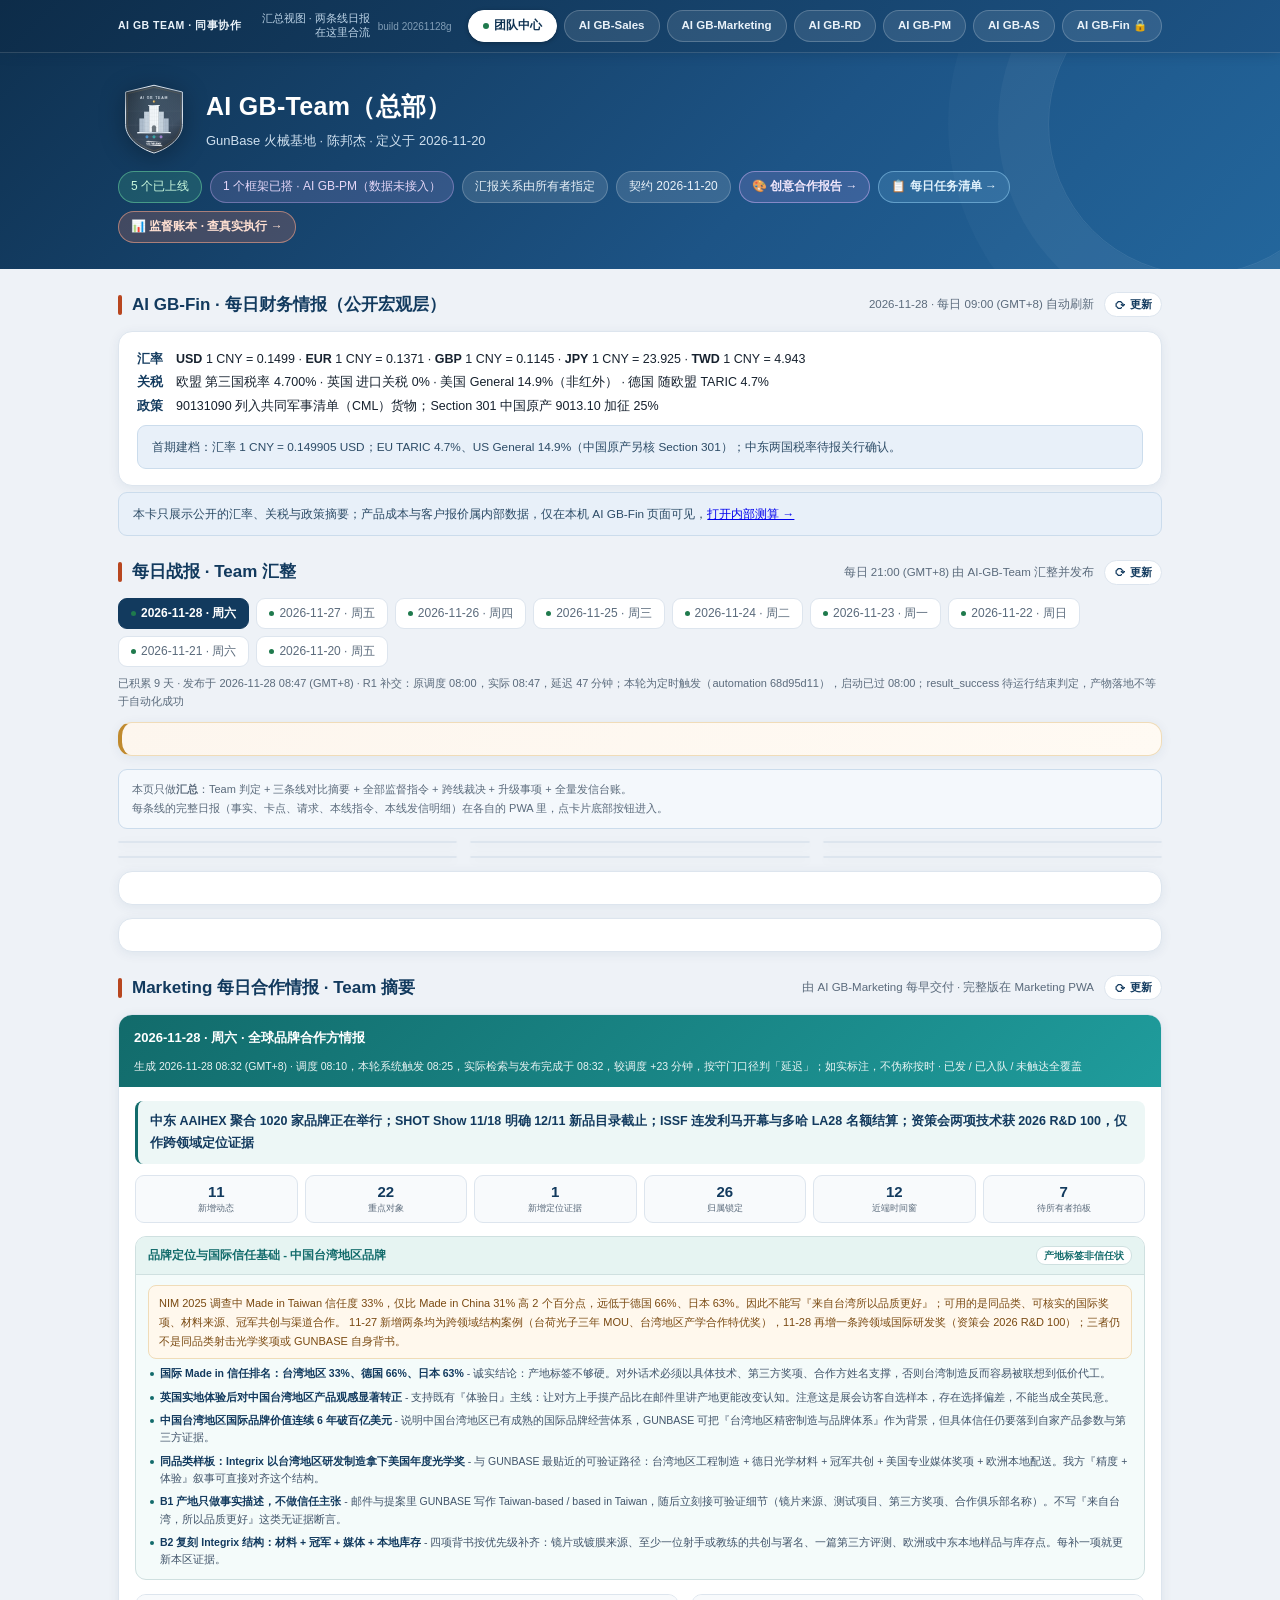
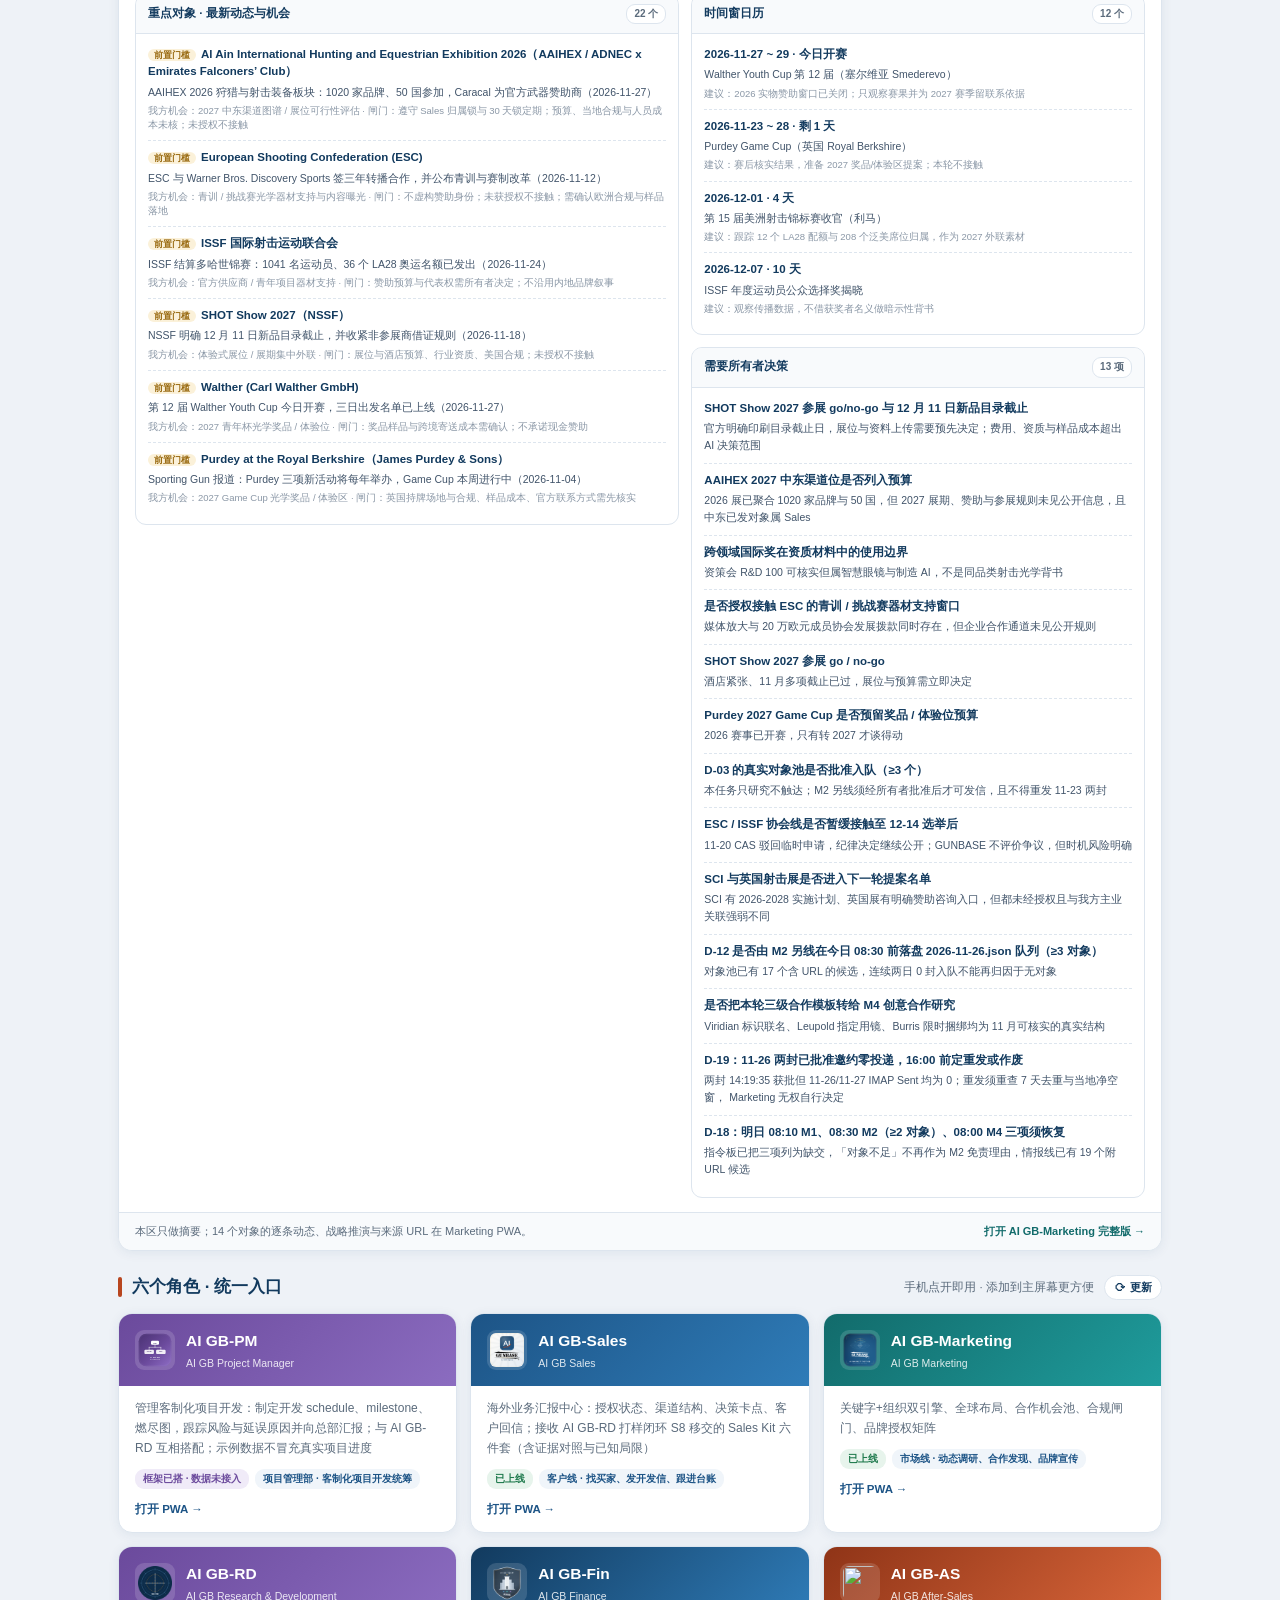
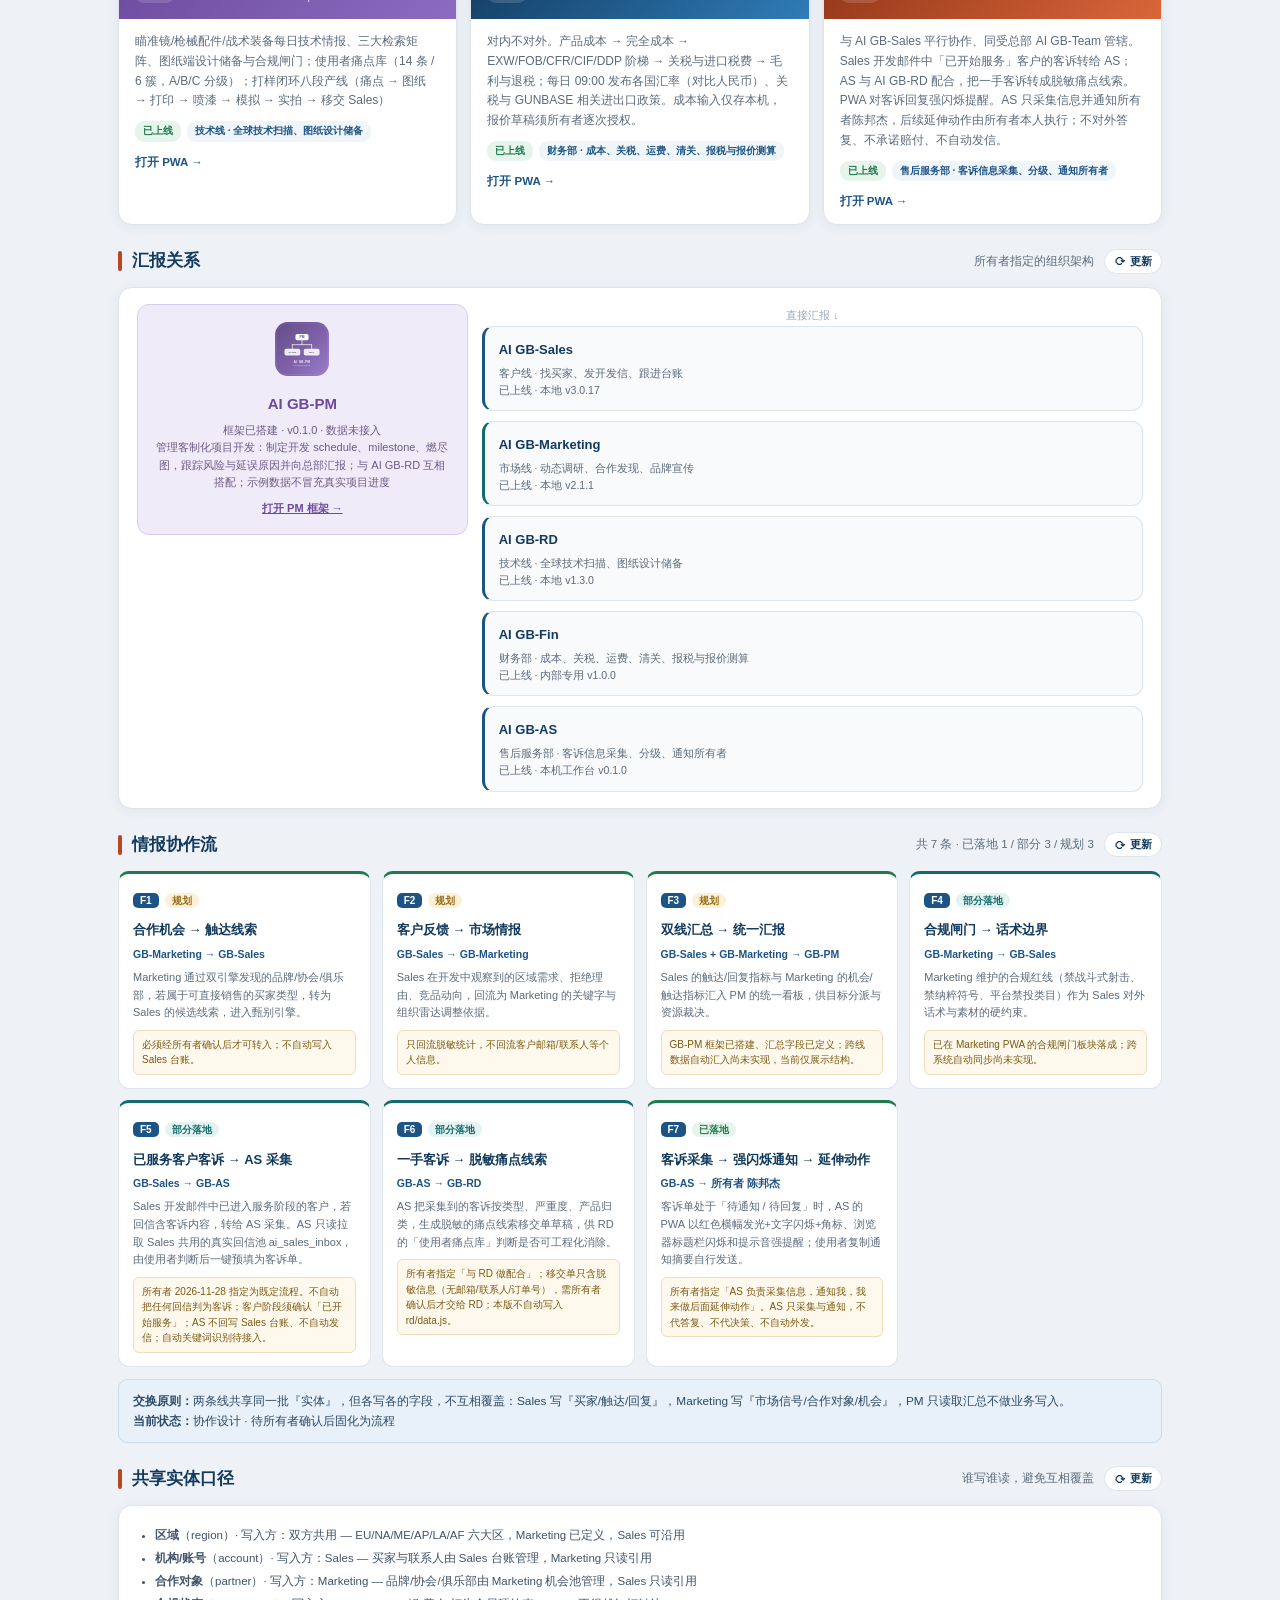
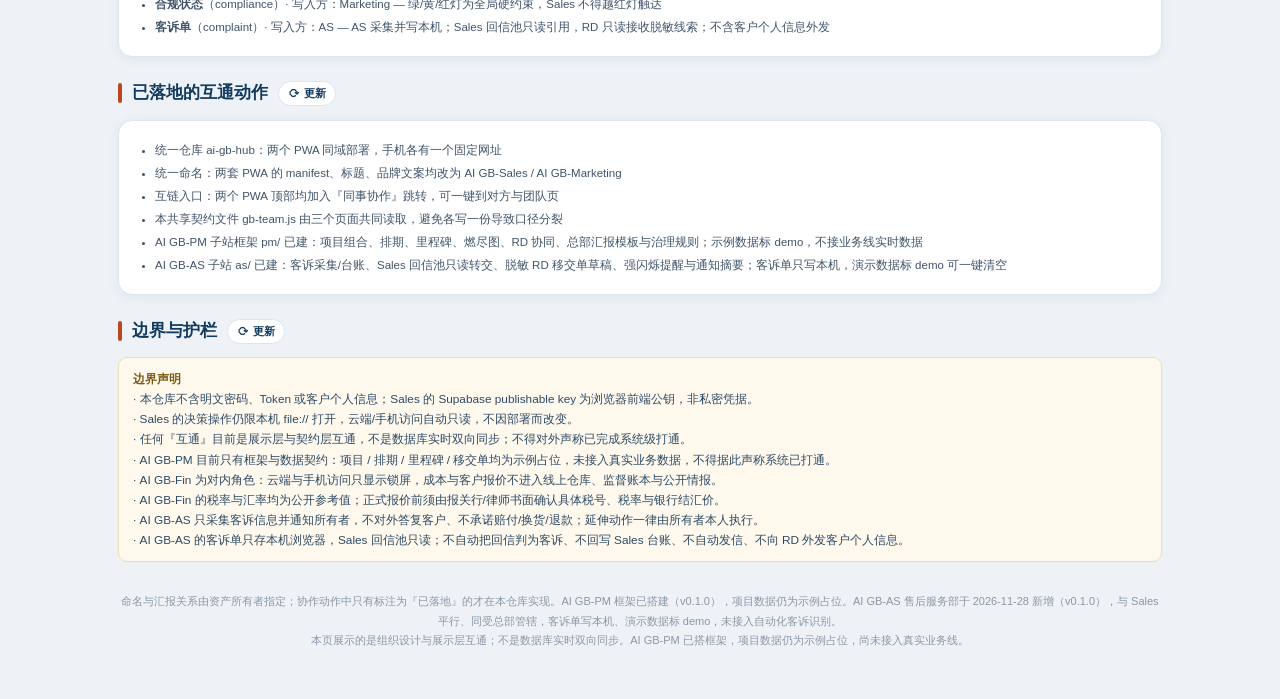
==== commit d6f658ac: "fix(nav): 底部七页导航强制单行 — 静态占位整块替换 + 全页统一 7 列 + 钉死 SVG 尺寸 问题：加进 PM/AS/Fin 后共 7 个标签，但各页 HTML 静态 .gb-tabb" ====
--- a/index.html
+++ b/index.html
@@ -11,7 +11,7 @@
 <link rel="apple-touch-icon" href="./assets/icon-192.png">
 <link rel="icon" type="image/png" sizes="192x192" href="./assets/icon-192.png">
 <link rel="manifest" href="./manifest.webmanifest">
-<title>AI GB Team · GunBase 四角色协作中心</title>
+<title>AI GB-Team（总部）</title>
 <style>
   :root{
     --bg:#eef2f7;--card:#fff;--ink:#16212e;--sub:#5b6b7c;--line:#dde5ee;
@@ -49,6 +49,7 @@
   .entry.mkt .top{background:linear-gradient(135deg,#126b6b,#1f9c9c)}
   .entry.pm .top{background:linear-gradient(135deg,#6b4a9c,#8b6cc0)}
   .entry.fin .top{background:linear-gradient(135deg,#123a5e,#2f7cb8)}
+  .entry.as .top{background:linear-gradient(135deg,#8f3417,#d9663a)}
   .entry .top img{width:40px;height:40px;background:rgba(255,255,255,.14);border-radius:9px;padding:3px}
   .entry .top h3{font-size:15.5px;font-weight:750}
   .entry .top h3 span{display:block;font-size:10.5px;opacity:.85;font-weight:500;margin-top:1px}
@@ -206,7 +207,7 @@
   .gb-tabbar{display:none}
   @media(max-width:720px){
     .gb-bar{display:none}
-    .gb-tabbar{display:grid;grid-template-columns:repeat(4,1fr);gap:4px;position:fixed;left:0;right:0;bottom:0;z-index:1100;
+    .gb-tabbar{display:grid;grid-template-columns:repeat(7,minmax(0,1fr));gap:4px;position:fixed;left:0;right:0;bottom:0;z-index:1100;
       padding:6px 8px calc(6px + env(safe-area-inset-bottom,0px));
       background:#0d2c49;border-top:1px solid rgba(255,255,255,.18);
       box-shadow:0 -4px 18px rgba(13,44,73,.30)}
@@ -245,13 +246,15 @@
 </head>
 <body>
 <div class="gb-bar"><div class="wrap">
-  <div class="gb-lab-row"><span class="gb-lab">AI GB TEAM · 同事协作</span><span class="sp">汇总视图 · 两条线日报在这里合流</span></div>
+  <div class="gb-lab-row"><span class="gb-lab">AI GB TEAM · 同事协作</span><span class="sp">汇总视图 · 两条线日报在这里合流</span><span id="gbBuildTag" style="margin-left:auto;font-size:10px;opacity:.65;white-space:nowrap">build —</span></div>
   <nav class="gb-tabs">
     <a class="here" href="./index.html">团队中心</a>
     <a href="./sales/index.html">AI GB-Sales</a>
     <a href="./marketing/index.html">AI GB-Marketing</a>
     <a href="./rd/index.html">AI GB-RD</a>
-    <a href="./fin/index.html">AI GB-Fin 🔒</a>
+    <a href="./pm/index.html">AI GB-PM</a>
+    <a href="./as/index.html">AI GB-AS</a>
+    <a href="./fin/index.html?v=20261128b">AI GB-Fin 🔒</a>
   </nav>
 </div></div>
 <header>
@@ -259,15 +262,18 @@
     <div class="hd">
       <img src="./assets/team-logo.svg?v=1" alt="AI GB Team 总部徽章" width="72" height="72">
       <div>
-        <h1 id="teamName">AI GB Team</h1>
+        <h1 id="teamName">AI GB-Team（总部）</h1>
         <div class="sub" id="teamOwner"></div>
       </div>
     </div>
     <div class="hd-pills">
-      <span class="pill live">4 个已上线</span>
-      <span class="pill plan">1 个规划中 · AI GB-PM</span>
+      <span class="pill live">5 个已上线</span>
+      <span class="pill plan">1 个框架已搭 · AI GB-PM（数据未接入）</span>
       <span class="pill">汇报关系由所有者指定</span>
       <span class="pill" id="verPill"></span>
+      <a class="pill" href="./creative.html" style="text-decoration:none;background:rgba(190,150,230,.18);border-color:rgba(210,180,245,.5);color:#f0e6fb;font-weight:700">🎨 创意合作报告 →</a>
+      <a class="pill" href="./tasks.html" style="text-decoration:none;background:rgba(120,190,230,.18);border-color:rgba(150,210,245,.5);color:#dff0fb;font-weight:700">📋 每日任务清单 →</a>
+      <a class="pill" href="./supervision.html" style="text-decoration:none;background:rgba(230,120,90,.22);border-color:rgba(255,170,140,.55);color:#ffe0d2;font-weight:700">📊 监督账本 · 查真实执行 →</a>
     </div>
   </div>
 </header>
@@ -276,7 +282,7 @@
   <section id="finBrief">
     <div class="sh"><span class="bar"></span><h2>AI GB-Fin · 每日财务情报（公开宏观层）</h2><span class="hint" id="finMeta"></span></div>
     <div class="card pad" id="finCard">财务情报加载中…</div>
-    <div class="note" style="margin-top:6px">本卡只展示公开的汇率、关税与政策摘要；产品成本与客户报价属内部数据，仅在本机 AI GB-Fin 页面可见，<a href="./fin/index.html">打开内部测算 →</a></div>
+    <div class="note" style="margin-top:6px">本卡只展示公开的汇率、关税与政策摘要；产品成本与客户报价属内部数据，仅在本机 AI GB-Fin 页面可见，<a href="./fin/index.html?v=20261128b">打开内部测算 →</a></div>
   </section>
 
   <section id="dailyReport">
@@ -290,6 +296,7 @@
       <div class="rp-card r" id="rpRD"></div>
     </div>
     <div class="rp-wrap" style="margin-top:13px">
+      <div class="rp-card" id="rpCk"></div>
       <div class="rp-card" id="rpDirs"></div>
       <div class="rp-card" id="rpCf"></div>
     </div>
@@ -303,7 +310,7 @@
   </section>
 
   <section>
-    <div class="sh"><span class="bar"></span><h2>三个角色 · 统一入口</h2><span class="hint">手机点开即用 · 添加到主屏幕更方便</span></div>
+    <div class="sh"><span class="bar"></span><h2>六个角色 · 统一入口</h2><span class="hint">手机点开即用 · 添加到主屏幕更方便</span></div>
     <div class="entry-grid" id="entries"></div>
   </section>
 
@@ -343,7 +350,7 @@
 
   <footer>
     <div id="footMeta"></div>
-    <div>本页展示的是组织设计与展示层互通；不是数据库实时双向同步，AI GB-PM 尚未建立系统实体。</div>
+    <div>本页展示的是组织设计与展示层互通；不是数据库实时双向同步。AI GB-PM 已搭框架，项目数据仍为示例占位，尚未接入真实业务线。</div>
   </footer>
 </div>
 
@@ -351,7 +358,6 @@
 <script src="./shared/reports/gb-reports.js"></script>
 <script src="./shared/reports/gb-market-intel.js"></script>
 <script src="./shared/team-intel-digest.js"></script>
-<script src="./shared/partner-assessment.js"></script>
 <script src="./shared/gb-team.js"></script>
 <script src="./fin/data.js"></script>
 <script>
@@ -359,15 +365,15 @@
   var T=window.GB_TEAM;
   if(!T){document.body.innerHTML='<p style="padding:40px">团队契约 gb-team.js 加载失败。</p>';return;}
   function esc(s){return String(s==null?'':s).replace(/[&<>"]/g,function(c){return {'&':'&amp;','<':'&lt;','>':'&gt;','"':'&quot;'}[c];});}
-  document.getElementById('teamName').textContent=T.meta.team;
+  document.getElementById('teamName').textContent='AI GB-Team（总部）';
   document.getElementById('teamOwner').textContent=T.meta.owner+' · 定义于 '+T.meta.definedAt;
   document.getElementById('verPill').textContent='契约 '+T.meta.definedAt;
   document.getElementById('footMeta').textContent=T.meta.note;
 
   document.getElementById('entries').innerHTML=T.org.map(function(o){
-    var cls=o.id==='GB-Sales'?'sales':(o.id==='GB-Marketing'?'mkt':(o.id==='GB-Fin'?'fin':'pm'));
-    var ic=o.id==='GB-Sales'?'./sales/assets/icon-192.png':(o.id==='GB-Marketing'?'./marketing/assets/icon-192.png':(o.id==='GB-Fin'?'./fin/assets/icon-192.png':'./assets/pm-logo.svg'));
-    var tag=o.status==='live'?'<span class="tag g">已上线</span>':'<span class="tag p">规划中</span>';
+    var cls=o.id==='GB-Sales'?'sales':(o.id==='GB-Marketing'?'mkt':(o.id==='GB-Fin'?'fin':(o.id==='GB-AS'?'as':'pm')));
+    var ic=o.id==='GB-Sales'?'./sales/assets/icon-192.png':(o.id==='GB-Marketing'?'./marketing/assets/icon-192.png':(o.id==='GB-Fin'?'./fin/assets/icon-192.png':(o.id==='GB-RD'?'./rd/assets/icon-192.png':(o.id==='GB-AS'?'./as/assets/as-logo.svg':'./assets/pm-logo.svg'))));
+    var tag=o.status==='live'?'<span class="tag g">已上线</span>':(o.status==='framework'?'<span class="tag p">框架已搭 · 数据未接入</span>':'<span class="tag p">规划中</span>');
     var link=o.entry?'href="'+esc(o.entry)+'"':'';
     var go=o.entry?'<div class="go">打开 PWA →</div>':'<div class="go" style="color:#9aa8b6">系统未建立，暂不可打开</div>';
     return '<a class="entry '+cls+'" '+link+'><div class="top"><img src="'+ic+'" alt=""><h3>'+esc(o.name)+'<span>'+esc(o.en)+'</span></h3></div>'+
@@ -375,7 +381,7 @@
   }).join('');
 
   var pm=T.org.filter(function(o){return o.id==='GB-PM';})[0];
-  document.getElementById('pmBox').innerHTML='<img src="./assets/pm-logo.svg" alt="AI GB-PM"><h3>'+esc(pm.name)+'</h3><p>'+esc(pm.statusLabel)+'<br>'+esc(pm.scope)+'</p>';
+  document.getElementById('pmBox').innerHTML='<img src="./assets/pm-logo.svg" alt="AI GB-PM"><h3>'+esc(pm.name)+'</h3><p>'+esc(pm.statusLabel)+'<br>'+esc(pm.scope)+'</p>'+(pm.entry?'<p style="margin-top:8px"><a href="'+esc(pm.entry)+'" style="color:#6b4a9c;font-weight:800">打开 PM 框架 →</a></p>':'');
   document.getElementById('reports').innerHTML=T.org.filter(function(o){return o.reportsTo==='GB-PM';}).map(function(o){
     return '<div class="report '+(o.id==='GB-Marketing'?'mkt':'')+'"><h4>'+esc(o.name)+'</h4><div class="meta">'+esc(o.role)+'<br>'+esc(o.statusLabel)+'</div></div>';
   }).join('');
@@ -458,6 +464,28 @@
       card(document.getElementById('rpSales'), d.sales, 's', './sales/index.html', 'AI GB-Sales');
       card(document.getElementById('rpMkt'), d.marketing, 'm', './marketing/index.html', 'AI GB-Marketing');
       card(document.getElementById('rpRD'), d.rd, 'r', './rd/index.html', 'AI GB-RD');
+
+      /* 逐任务打卡 */
+      (function(){
+        var ck=d.team.checkins||[];
+        if(!ck.length){ document.getElementById('rpCk').style.display='none'; return; }
+        var ok=0, bad=0;
+        ck.forEach(function(c){
+          var v=c.verdict||'';
+          if(v.indexOf('准时')===0) ok++; else bad++;
+        });
+        document.getElementById('rpCk').innerHTML=
+          '<div class="hd2" style="background:linear-gradient(135deg,#123a5e,#1d5486)"><h3>逐任务打卡核对 · 当日</h3><div class="sc" style="font-size:13px">准时 '+ok+' / 缺交或未交 '+bad+'</div></div>'+
+          '<div class="rp-body">'+ck.map(function(c){
+            var v=c.verdict||'';
+            var col=(v.indexOf('准时')===0)?'#1c7a45':(v.indexOf('未提交')===0?'#8a6f3a':'#b3341f');
+            return '<div class="rp-dir"><span class="did">'+esc(c.id)+'</span><div class="dc">'+
+              '<div class="dt">'+esc(c.task)+' <span style="font-size:10px;font-weight:700;color:'+col+'">'+esc(v.split('（')[0])+'</span></div>'+
+              '<div class="dm">调度 '+esc(c.scheduled)+' / 实际 '+esc(c.actual)+'</div>'+
+              '<div class="dm" style="color:'+col+'">'+esc(v)+'</div>'+
+              '<div class="db">证据：'+esc(c.evidence)+'</div></div></div>';
+          }).join('')+'</div>';
+      })();
 
       /* \u76d1\u7763\u6307\u4ee4 */
       document.getElementById('rpDirs').innerHTML=
@@ -528,10 +556,22 @@
 <nav class="gb-tabbar" aria-label="同事切换">
   <a class="here" href="./index.html"><svg viewBox="0 0 24 24" fill="none" stroke="currentColor" stroke-width="2" stroke-linecap="round" stroke-linejoin="round"><path d="M3 10.5 12 3l9 7.5"/><path d="M5.5 9.5V21h13V9.5"/><path d="M10 21v-6h4v6"/></svg><span>团队中心</span></a>
   <a href="./sales/index.html"><svg viewBox="0 0 24 24" fill="none" stroke="currentColor" stroke-width="2" stroke-linecap="round" stroke-linejoin="round"><rect x="2.5" y="7" width="19" height="13" rx="2.5"/><path d="M8.5 7V5.2A1.2 1.2 0 0 1 9.7 4h4.6a1.2 1.2 0 0 1 1.2 1.2V7"/><path d="M2.5 12.5h19"/></svg><span>AI GB-Sales</span></a>
-  <a href="./marketing/index.html"><svg viewBox="0 0 24 24" fill="none" stroke="currentColor" stroke-width="2" stroke-linecap="round" stroke-linejoin="round"><path d="M3 10v4a1.5 1.5 0 0 0 1.5 1.5H7l6.5 4V4.5L7 8.5H4.5A1.5 1.5 0 0 0 3 10Z"/><path d="M17 8.5a4 4 0 0 1 0 7"/><path d="M7 15.5V20"/></svg><span>AI GB-Mkt</span></a>
+  <a href="./marketing/index.html"><svg viewBox="0 0 24 24" fill="none" stroke="currentColor" stroke-width="2" stroke-linecap="round" stroke-linejoin="round"><path d="M3 10v4a1.5 1.5 0 0 0 1.5 1.5H7l6.5 4V4.5L7 8.5H4.5A1.5 1.5 0 0 0 3 10Z"/><path d="M17 8.5a4 4 0 0 1 0 7"/><path d="M7 15.5V20"/></svg><span>AI GB-MKT</span></a>
   <a href="./rd/index.html"><svg viewBox="0 0 24 24" fill="none" stroke="currentColor" stroke-width="2" stroke-linecap="round" stroke-linejoin="round"><circle cx="12" cy="12" r="9"/><circle cx="12" cy="12" r="4.5"/><path d="M12 1.5v4M12 18.5v4M1.5 12h4M18.5 12h4"/></svg><span>AI GB-RD</span></a>
-  <a href="./fin/index.html"><svg viewBox="0 0 24 24" fill="none" stroke="currentColor" stroke-width="2" stroke-linecap="round" stroke-linejoin="round"><rect x="3" y="4" width="18" height="16" rx="2"/><path d="M7 8h10M7 12h4M7 16h4"/></svg><span>Fin 🔒</span></a>
+  <a href="./pm/index.html"><svg viewBox="0 0 24 24" fill="none" stroke="currentColor" stroke-width="2" stroke-linecap="round" stroke-linejoin="round"><rect x="9" y="2.5" width="6" height="4" rx="1"/><rect x="2" y="17.5" width="6" height="4" rx="1"/><rect x="16" y="17.5" width="6" height="4" rx="1"/><path d="M12 6.5v5M5 17.5v-3h14v3"/></svg><span>AI GB-PM</span></a>
+  <a href="./as/index.html"><svg viewBox="0 0 24 24" fill="none" stroke="currentColor" stroke-width="2" stroke-linecap="round" stroke-linejoin="round"><path d="M4 14v-3a8 8 0 0 1 16 0v3"/><rect x="2.5" y="13" width="4" height="7" rx="2"/><rect x="17.5" y="13" width="4" height="7" rx="2"/><path d="M19.5 20a8 8 0 0 1-15 0"/></svg><span>AI GB-AS</span></a>
+  <a href="./fin/index.html?v=20261128b"><svg viewBox="0 0 24 24" fill="none" stroke="currentColor" stroke-width="2" stroke-linecap="round" stroke-linejoin="round"><rect x="3" y="4" width="18" height="16" rx="2"/><path d="M7 8h10M7 12h4M7 16h4"/></svg><span>Fin 🔒</span></a>
 </nav>
+<script>
+/* 只读显示当前 build 号 —— 不做任何自动刷新 / 注销 SW / 清缓存。
+   升级方式：关掉窗口从分享链接重新打开一次；或点区块右上角的「更新」按钮。 */
+(function(){
+  fetch('./version.json',{cache:'no-store'}).then(function(r){return r.json()}).then(function(j){
+    var tag=document.getElementById('gbBuildTag');
+    if(tag) tag.textContent='build '+(j.build||'?');
+  }).catch(function(){});
+})();
+</script>
 <script src="./shared/tabbar.js"></script>
 <script src="./shared/back-to-top.js"></script>
 <script>
@@ -640,8 +680,6 @@
   else mount();
 })();
 </script>
-
-<script src="./shared/gb-bfcache-heal.js" data-ver="version.json" data-key="build"></script>
 
 <script>
 /* 注册本站 Service Worker（此前本页只查 getRegistration 不 register，sw.js 一直是死的）。
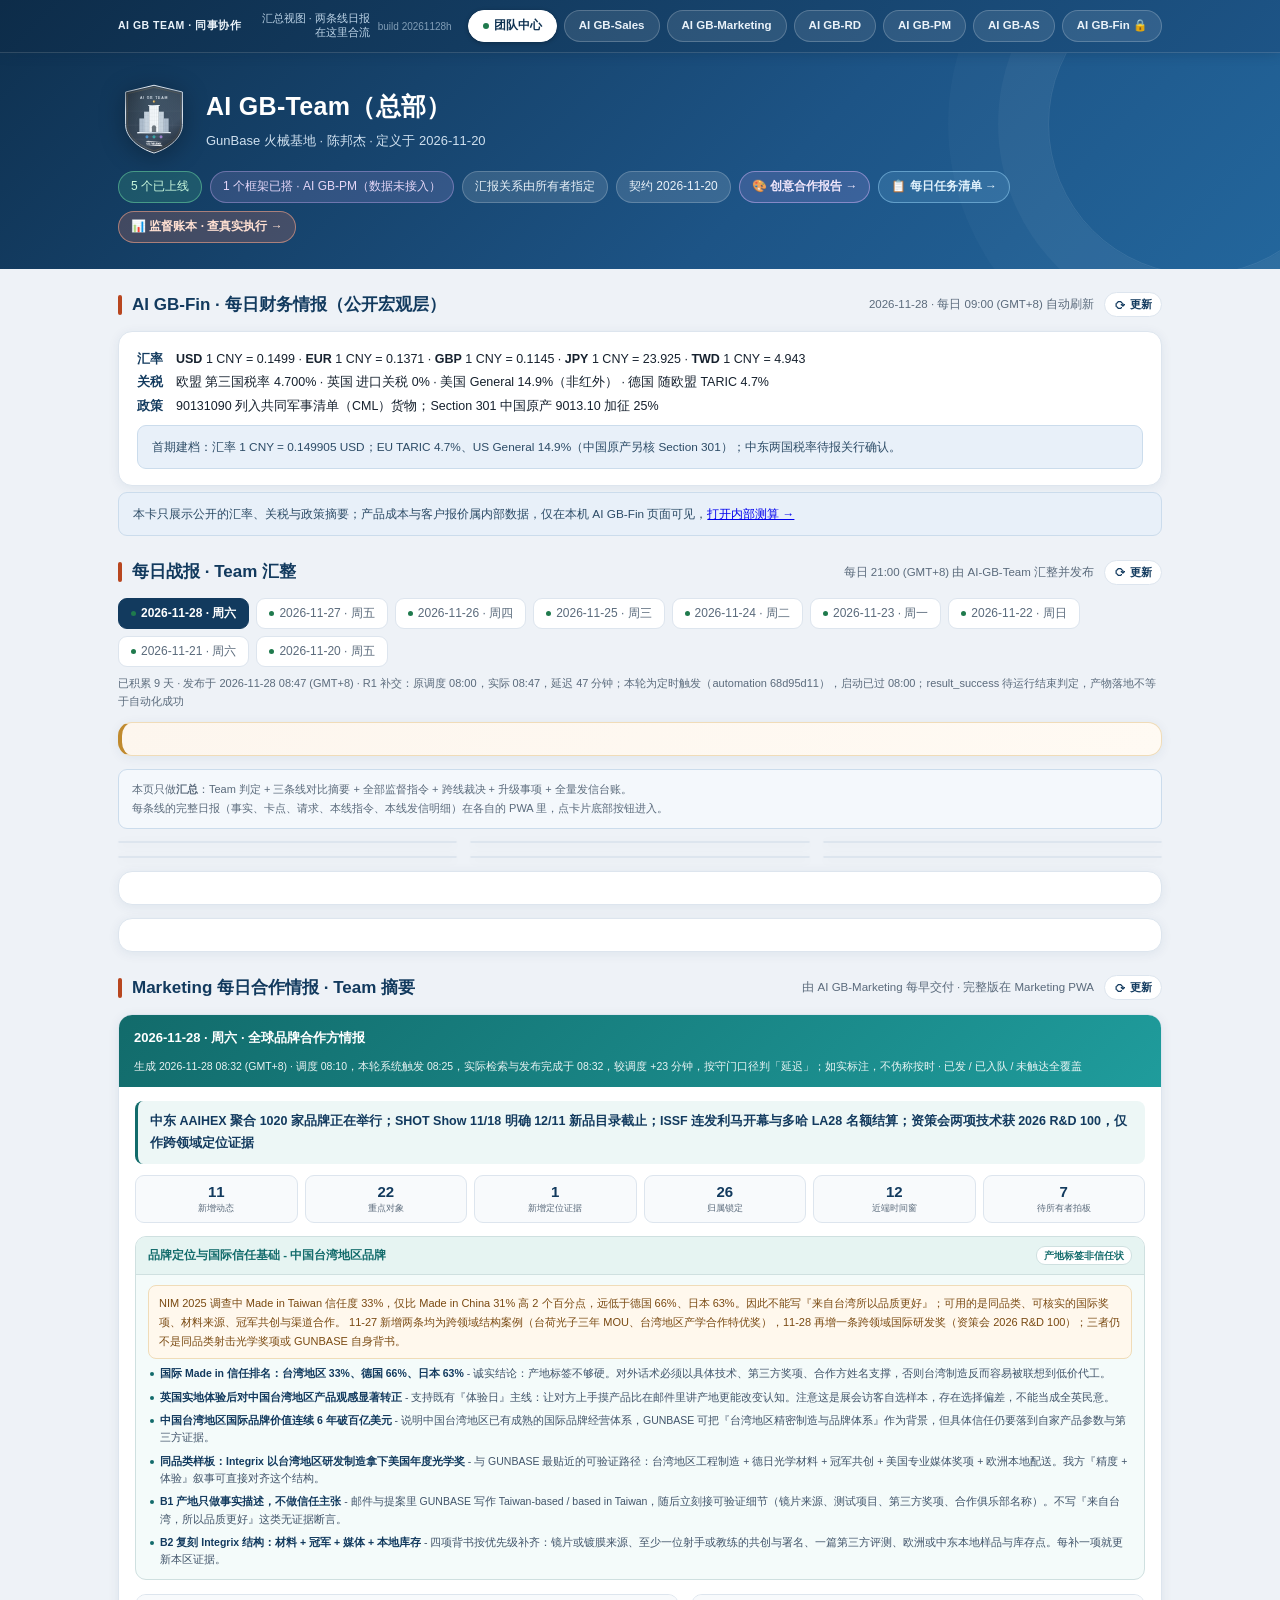
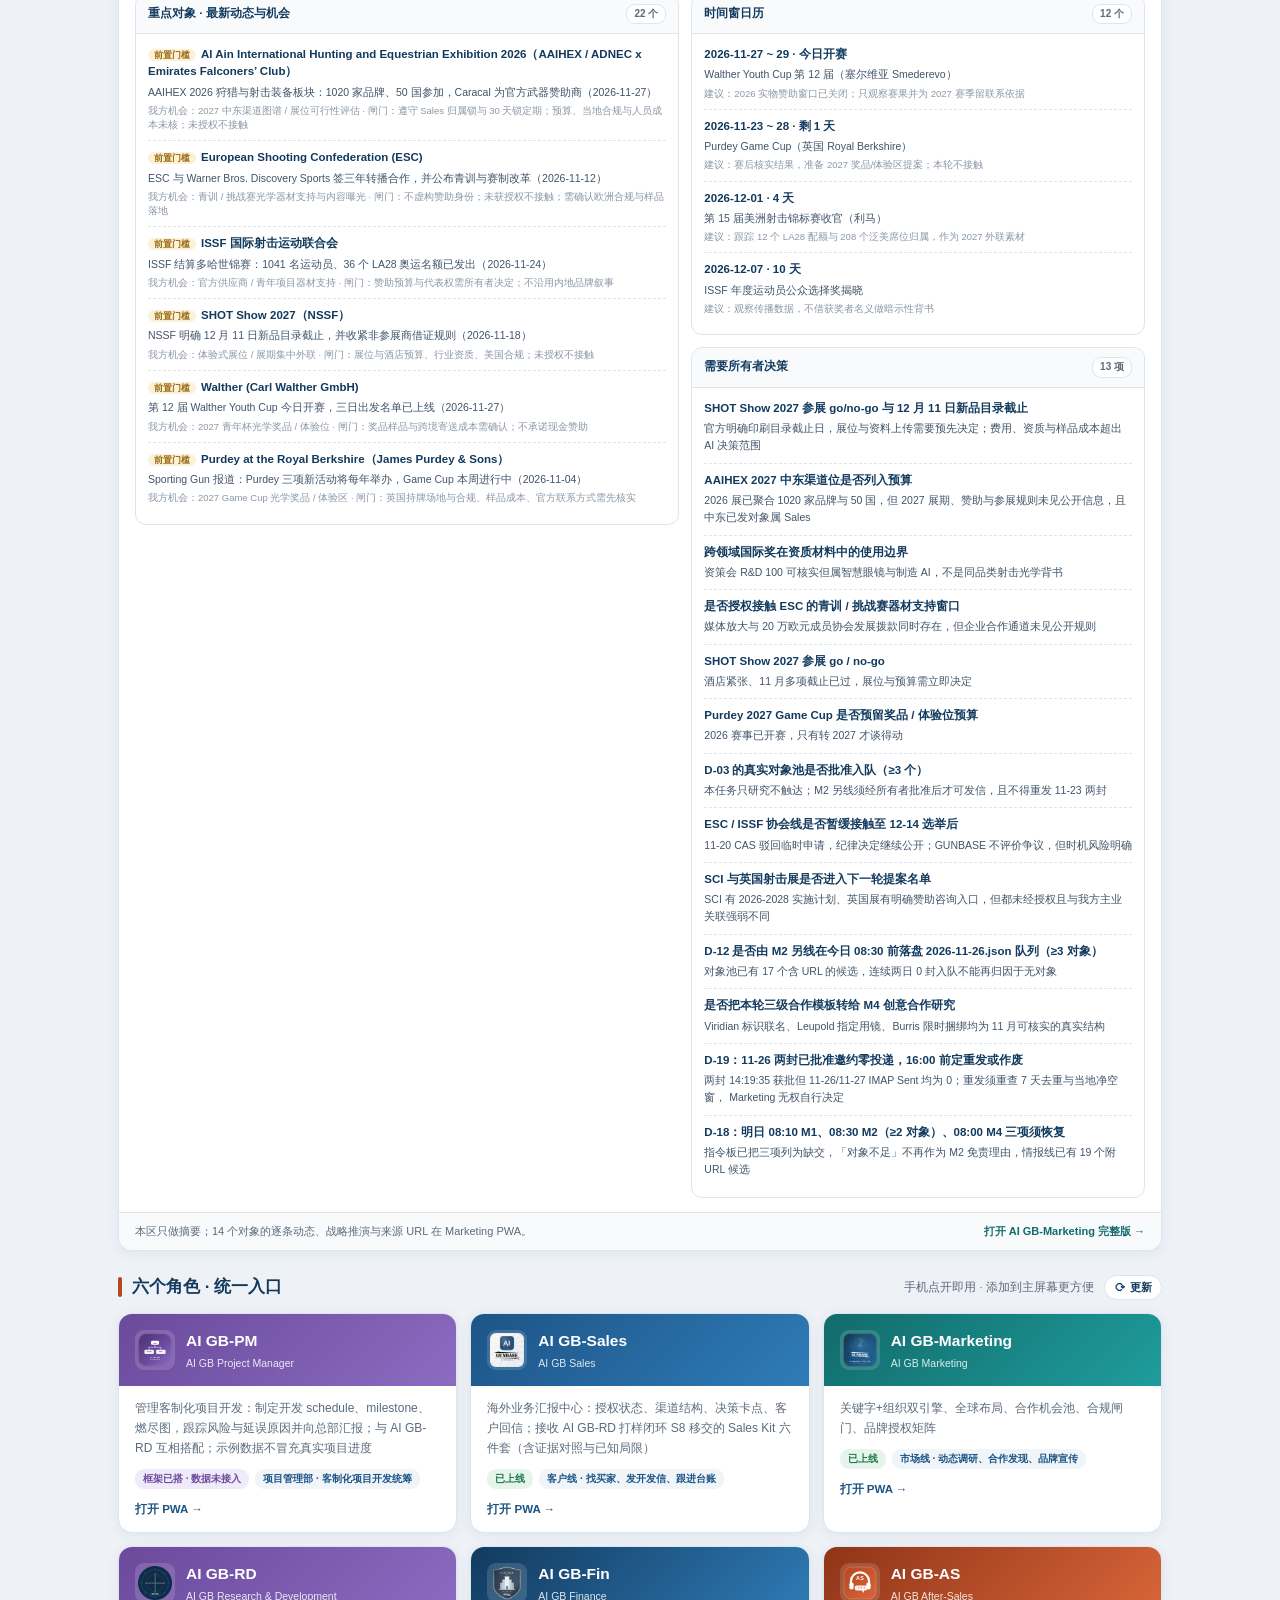
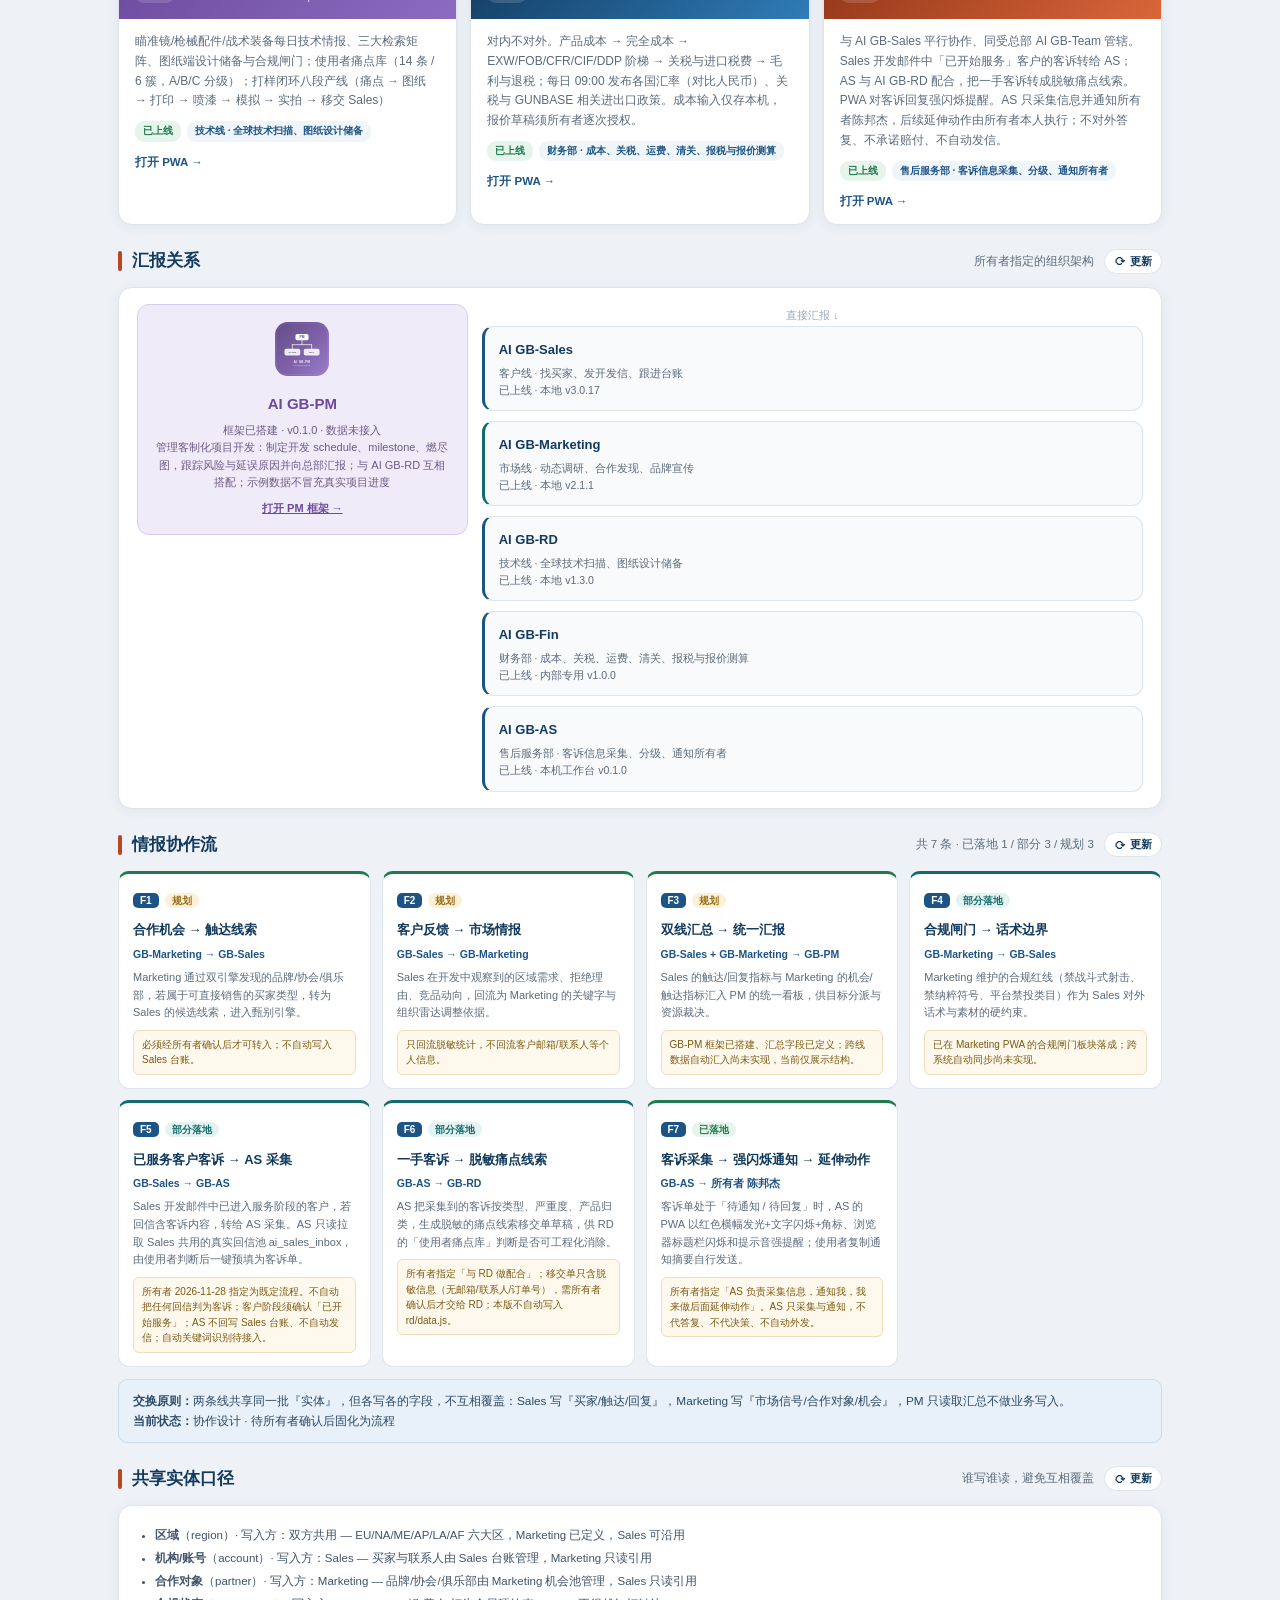
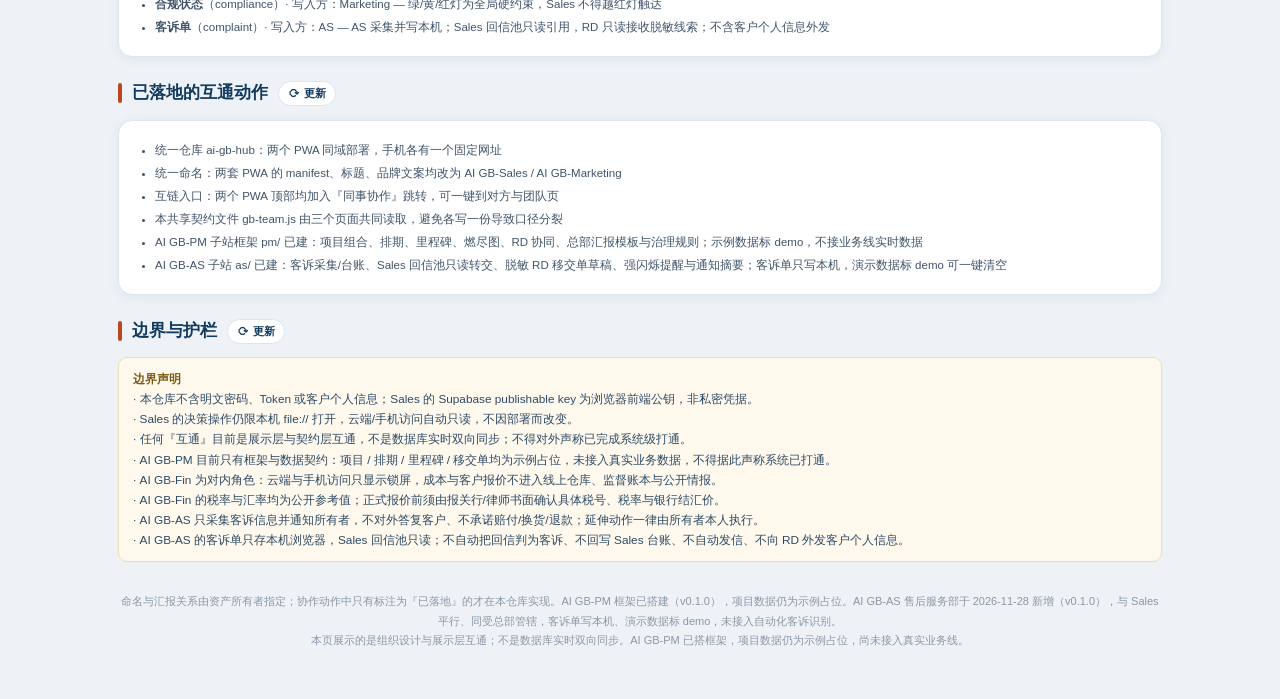
==== commit d312f9d8: "fix(nav): 底部导航加版本指纹 + 自愈，修老缓存设备只显示 5 个标签 现象：手机上 PWA 底栏看不到 PM / AS，且底栏变两排。  根因不是线上文件，而是设备上的旧 tabbar.j" ====
--- a/index.html
+++ b/index.html
@@ -572,7 +572,23 @@
   }).catch(function(){});
 })();
 </script>
-<script src="./shared/tabbar.js"></script>
+<script src="./shared/tabbar.js?v=20261128h"></script>
+<script>
+/* 导航自愈：老缓存里的 tabbar.js 只认 5 个标签，会把 PM / AS 删掉。
+   检测到底部标签不足 7 个时自动重载一次（每会话只刷一次，不会循环）。 */
+(function () {
+  function fix() {
+    var nav = document.querySelector('.gb-tabbar');
+    if (!nav || nav.querySelectorAll('a').length >= 7) return;
+    try {
+      if (sessionStorage.getItem('gbNavFix')) return;
+      sessionStorage.setItem('gbNavFix', '1');
+    } catch (e) { return; }
+    setTimeout(function () { location.reload(); }, 90);
+  }
+  window.addEventListener('load', function () { setTimeout(fix, 900); });
+})();
+</script>
 <script src="./shared/back-to-top.js"></script>
 <script>
 /* 区块「更新」按钮（Team / Marketing 为静态文件页）
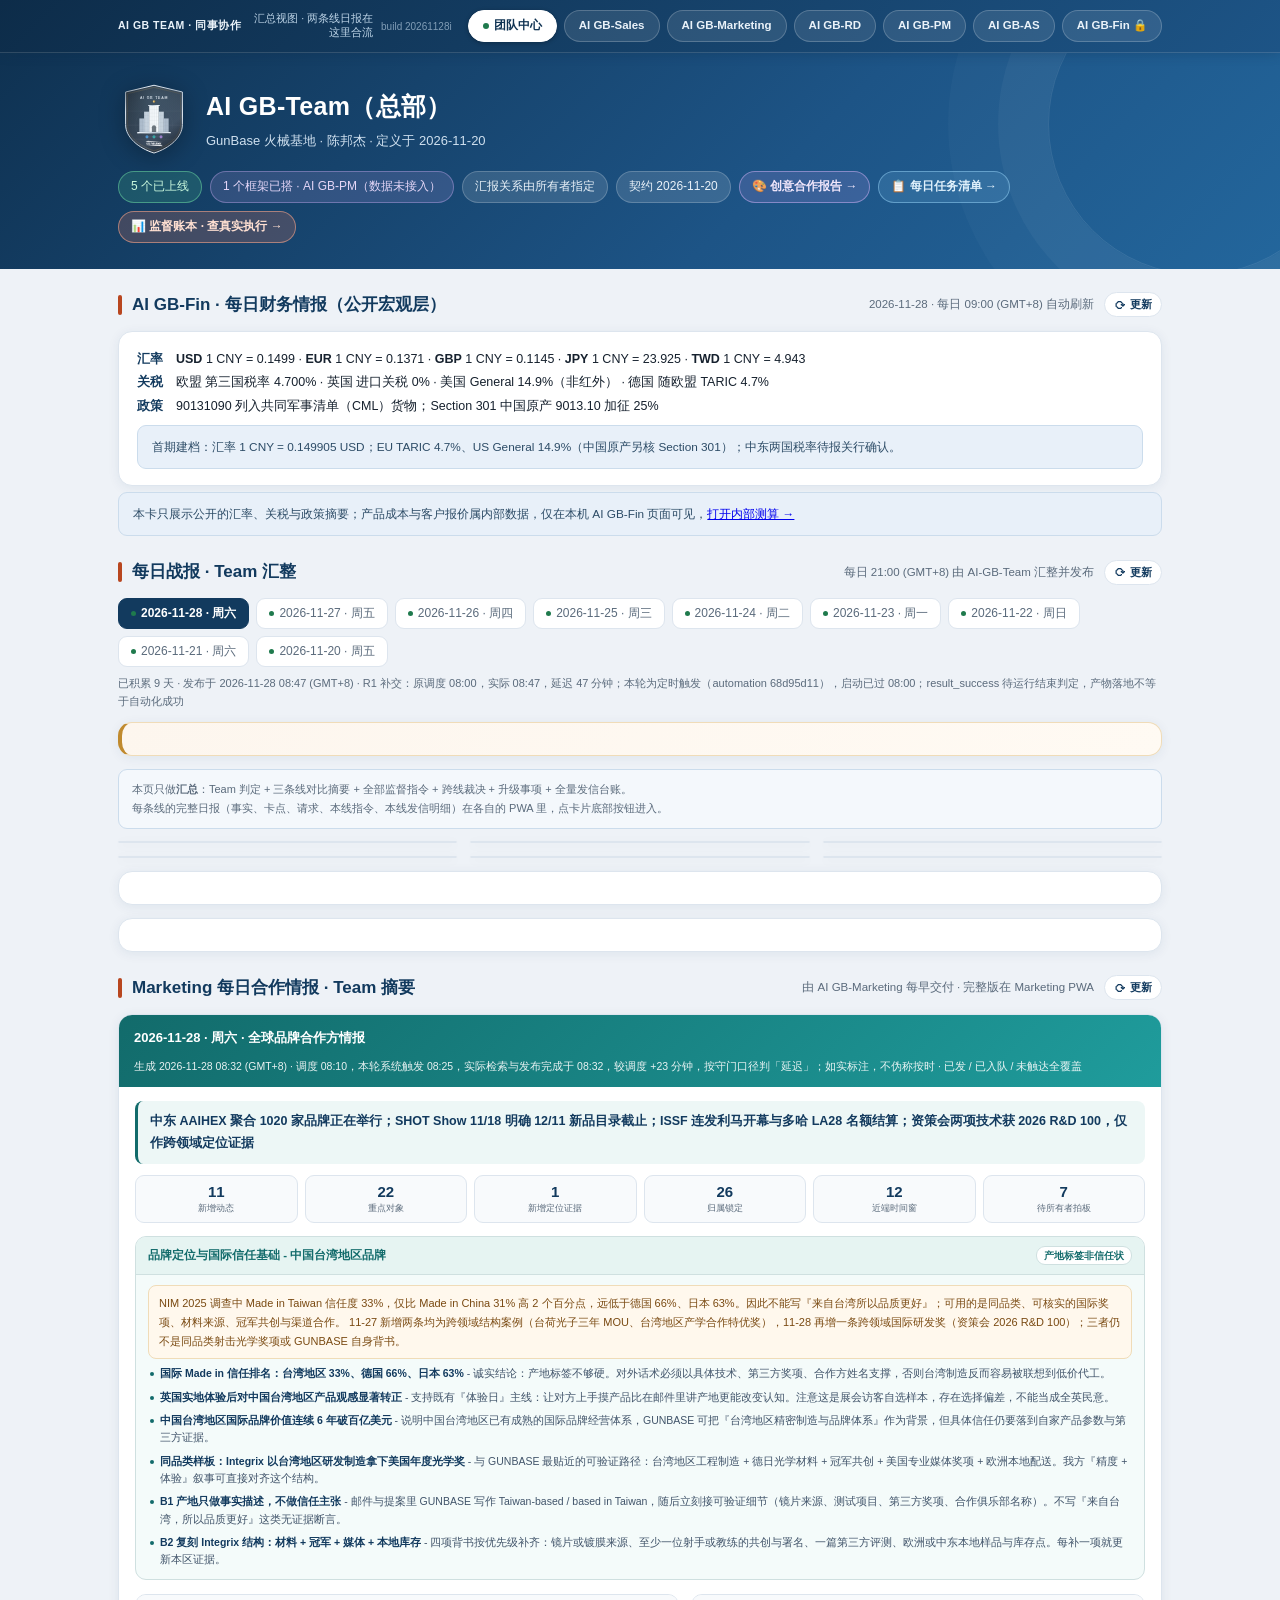
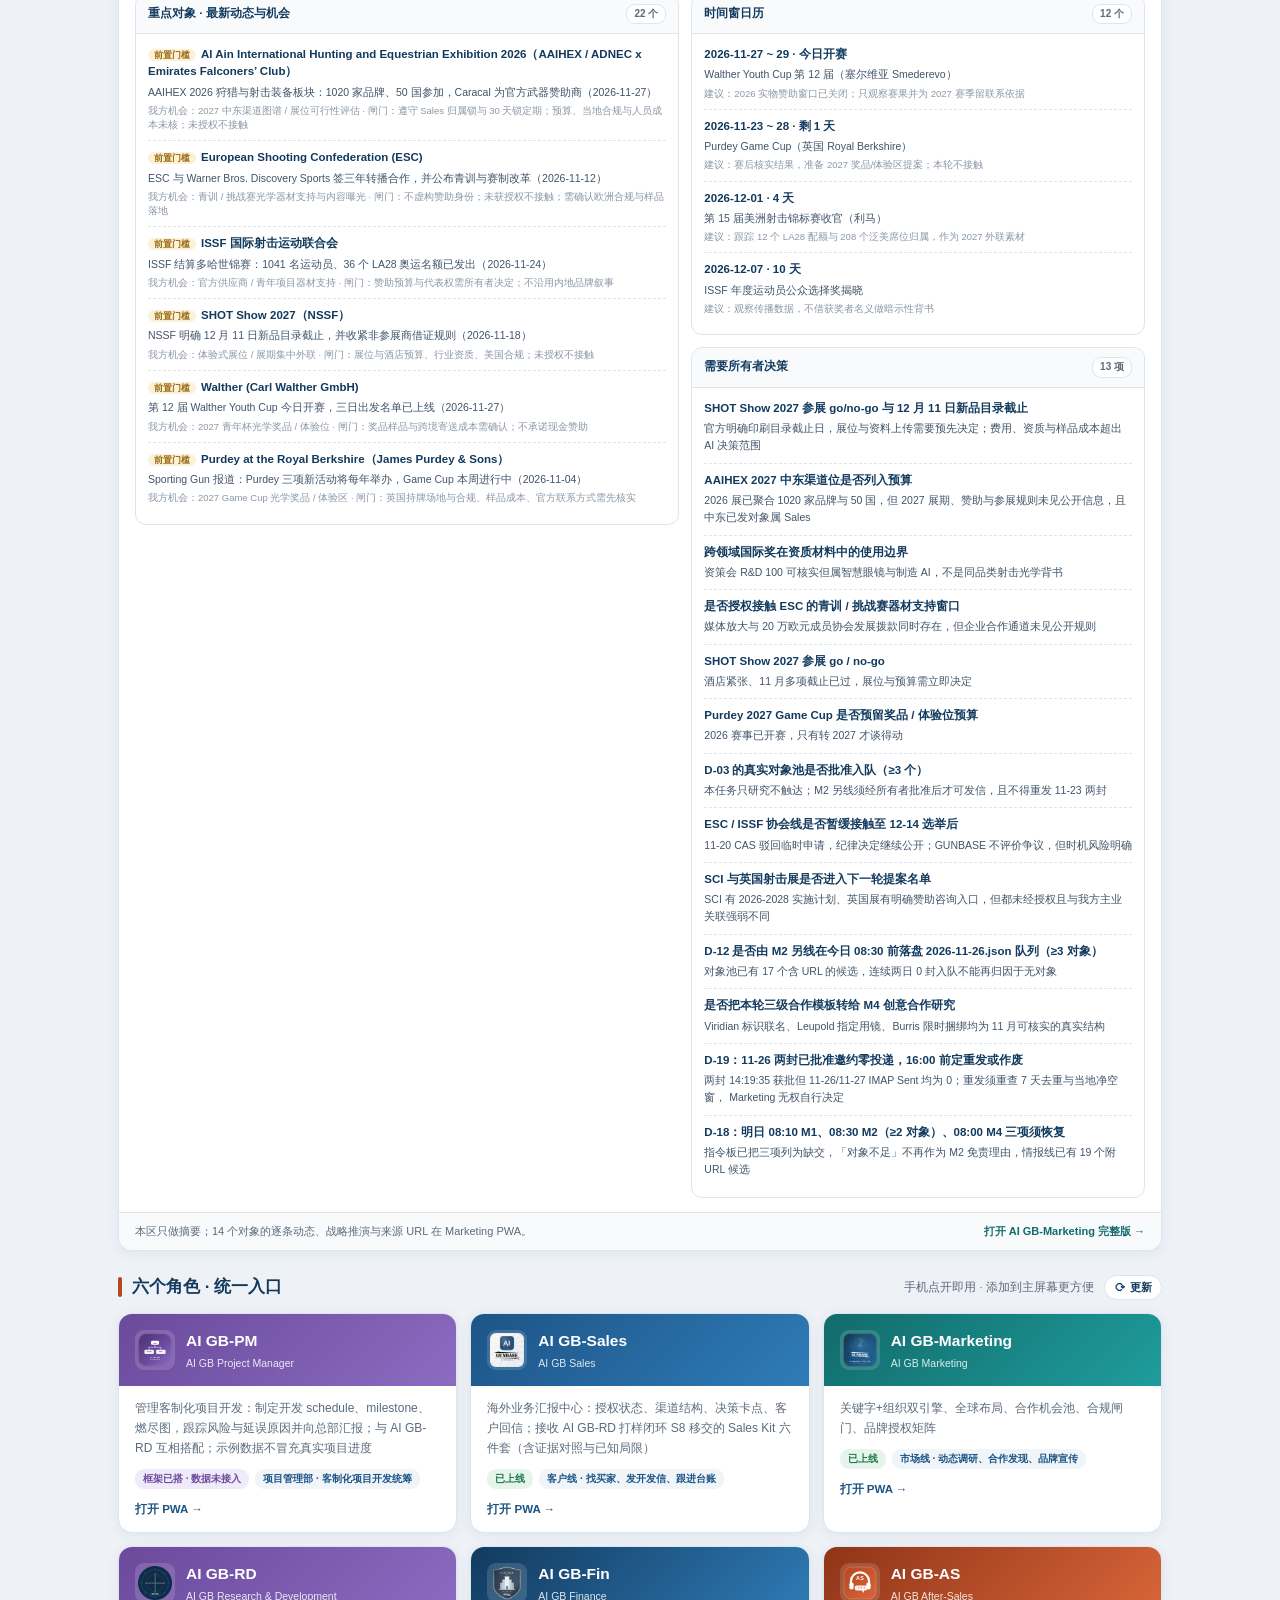
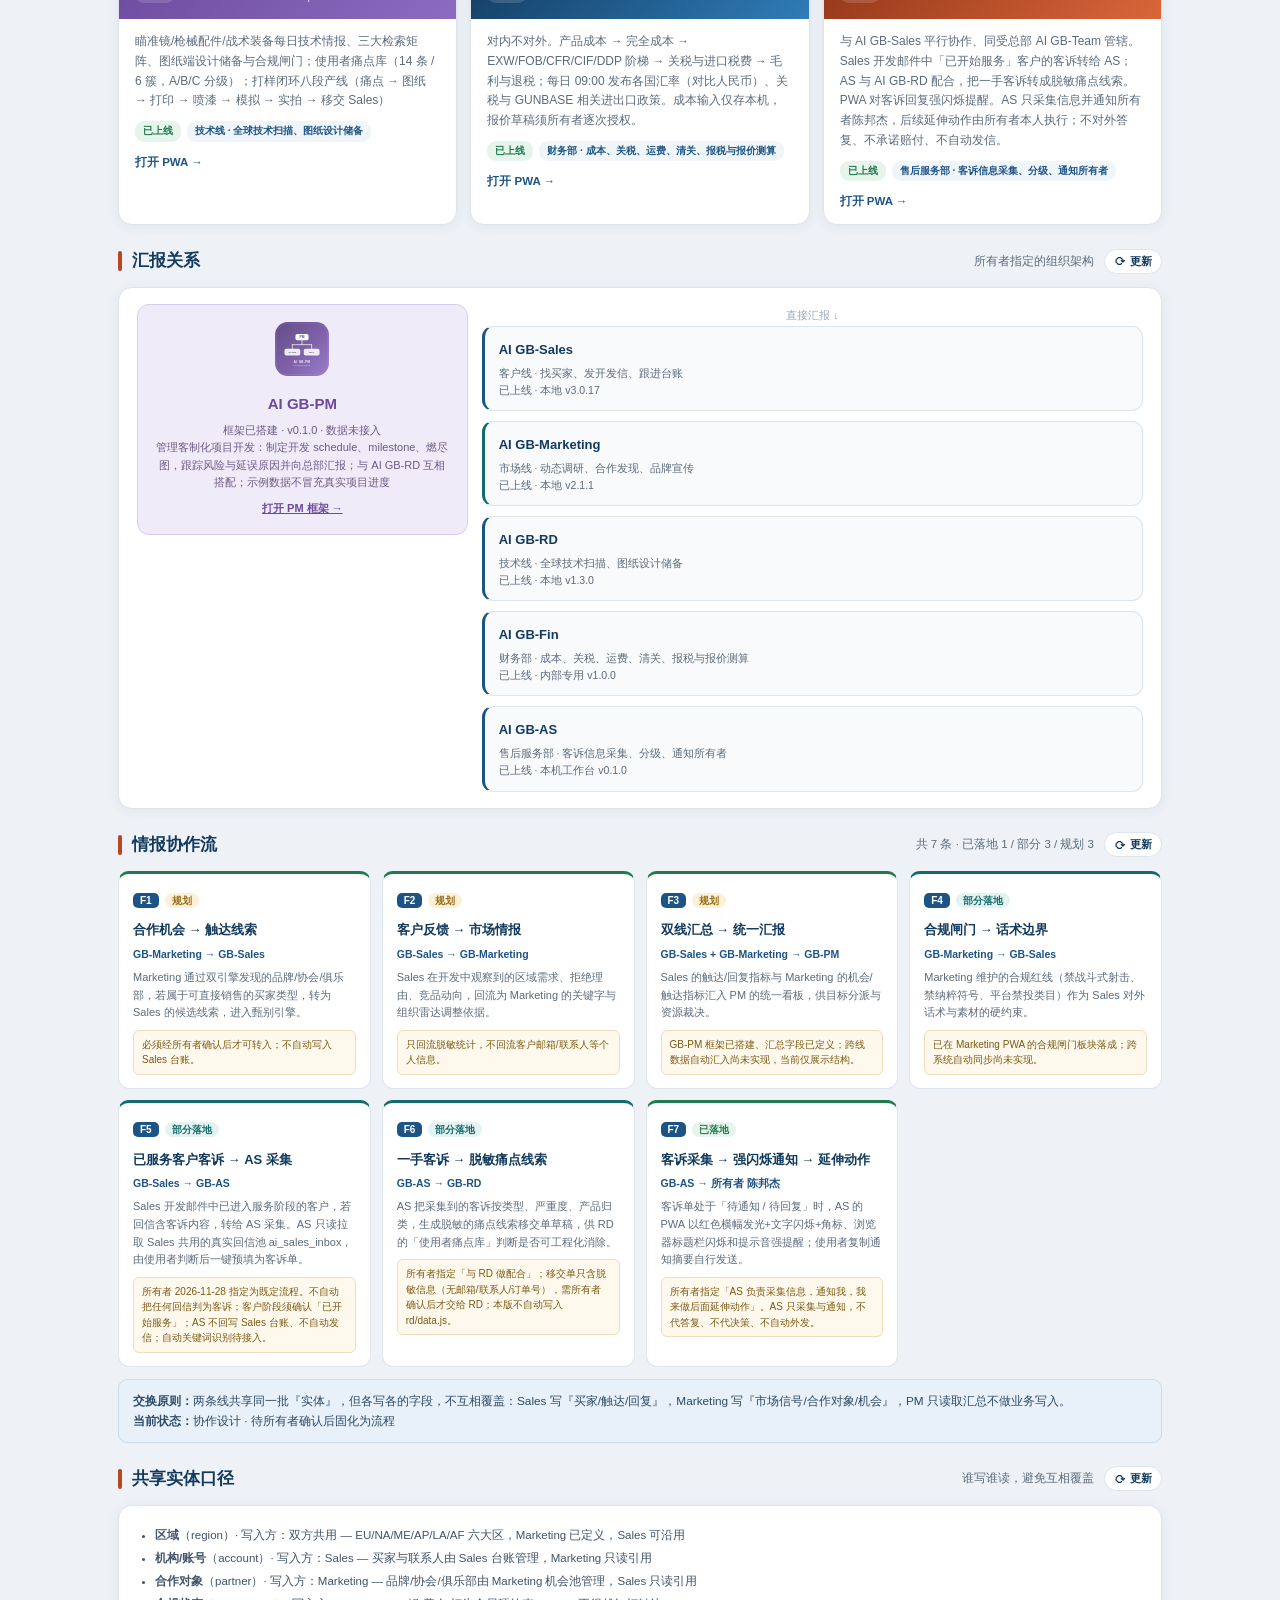
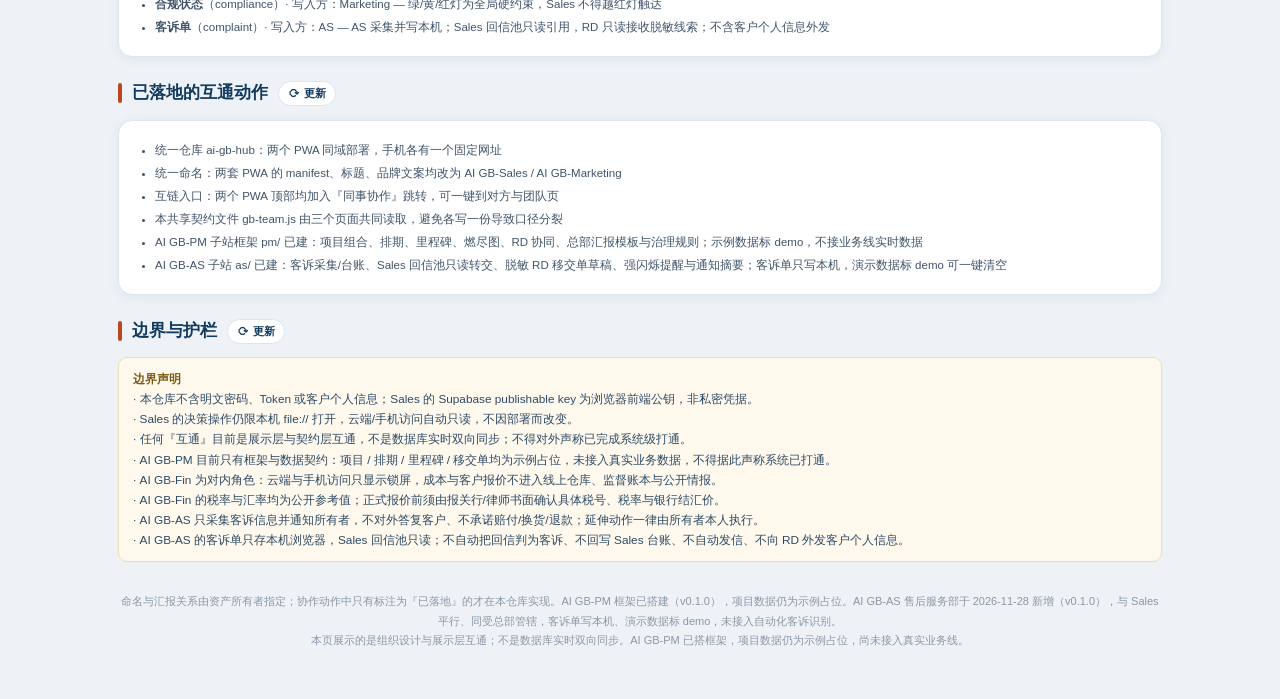
==== commit b93a0d2e: "fix(pwa): 补回被我删掉的版本自愈脚本，并升级为带 ?_gb= 的强刷（v2.2.3 / 20261128i） 现象：所有者截图里顶部 build 仍是 20261128e，顶部导航只有 5 " ====
--- a/index.html
+++ b/index.html
@@ -2,6 +2,7 @@
 <html lang="zh-CN">
 <head>
 <meta charset="UTF-8">
+<meta name="gb-build" content="20261128i">
 <meta name="viewport" content="width=device-width, initial-scale=1.0, viewport-fit=cover">
 <meta name="theme-color" content="#123a5e">
 <meta name="description" content="AI GB Team — AI GB-Sales 与 AI GB-Marketing 的统一入口与协作契约">
@@ -736,5 +737,6 @@
     '<div class="note" style="margin-top:6px">'+esc(day.headline||'')+'</div></div>';
 })();
 </script>
+<script src="./shared/gb-bfcache-heal.js"></script>
 </body>
 </html>
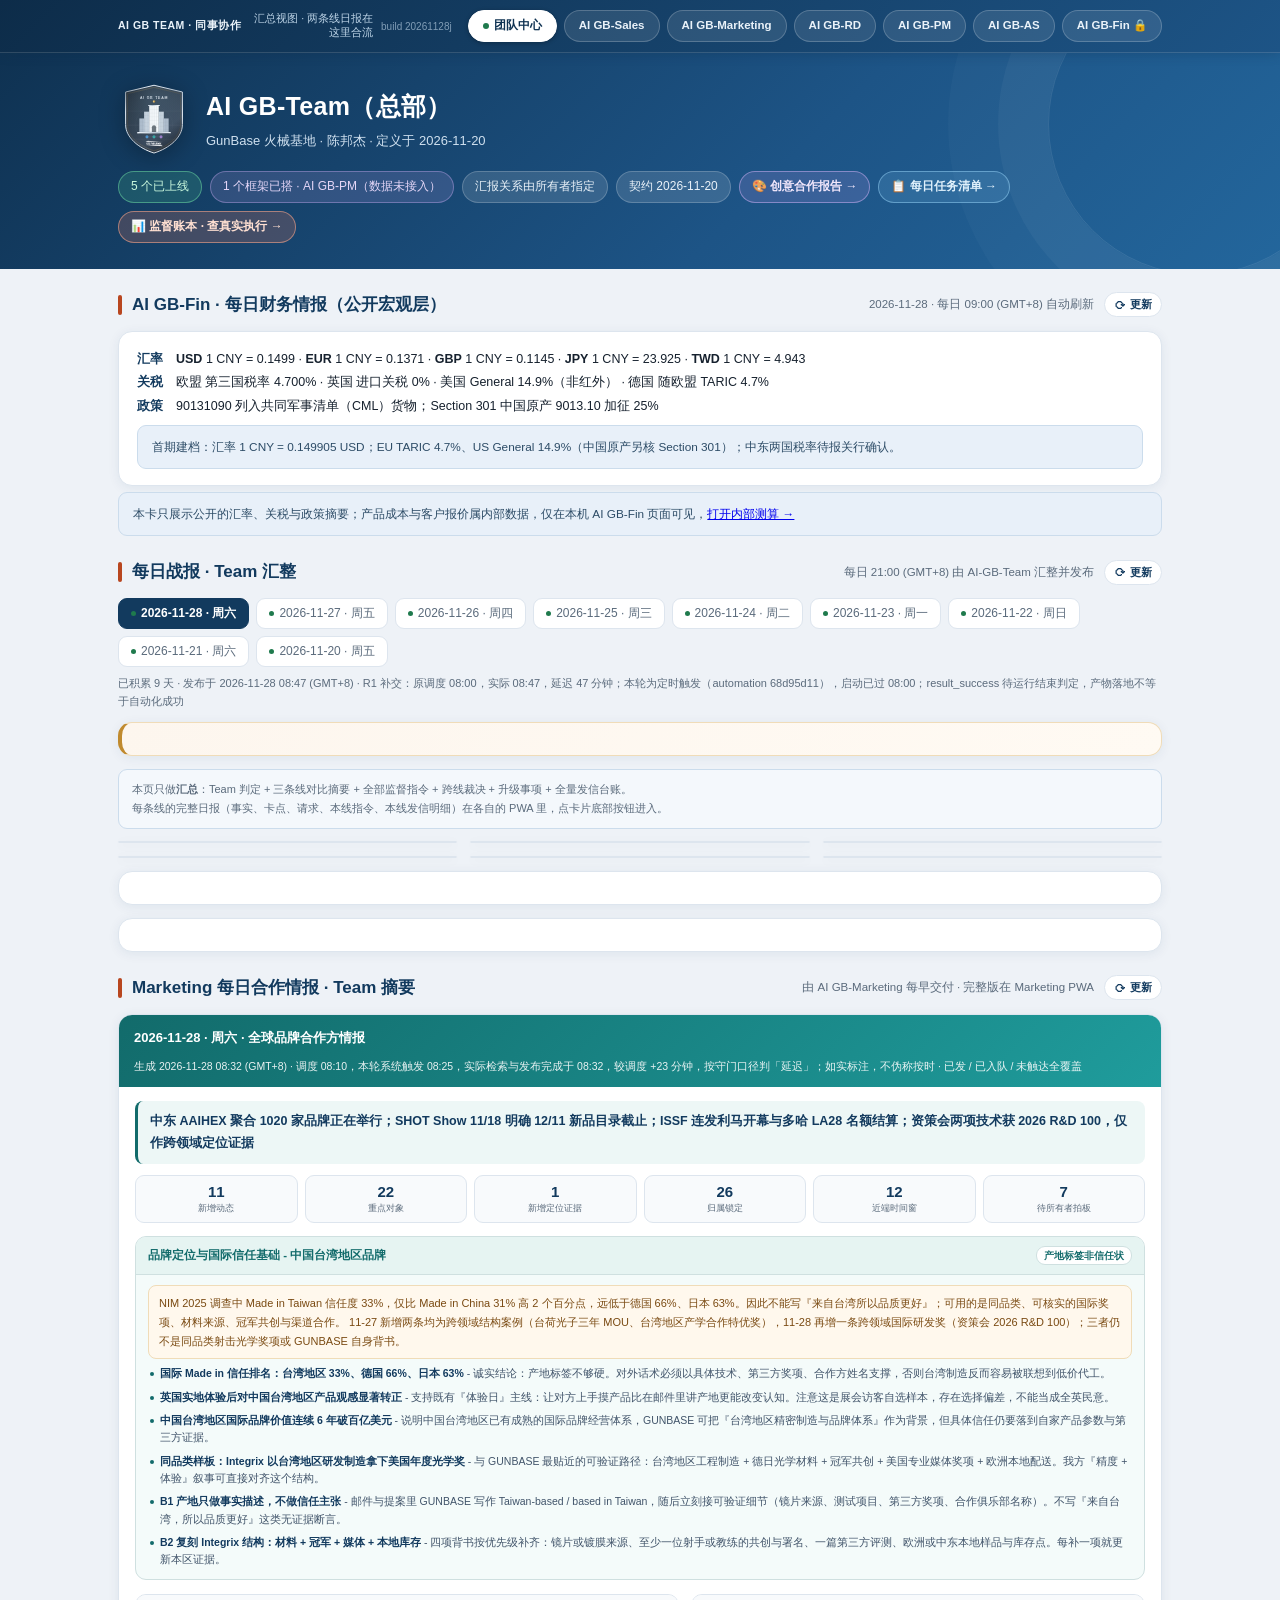
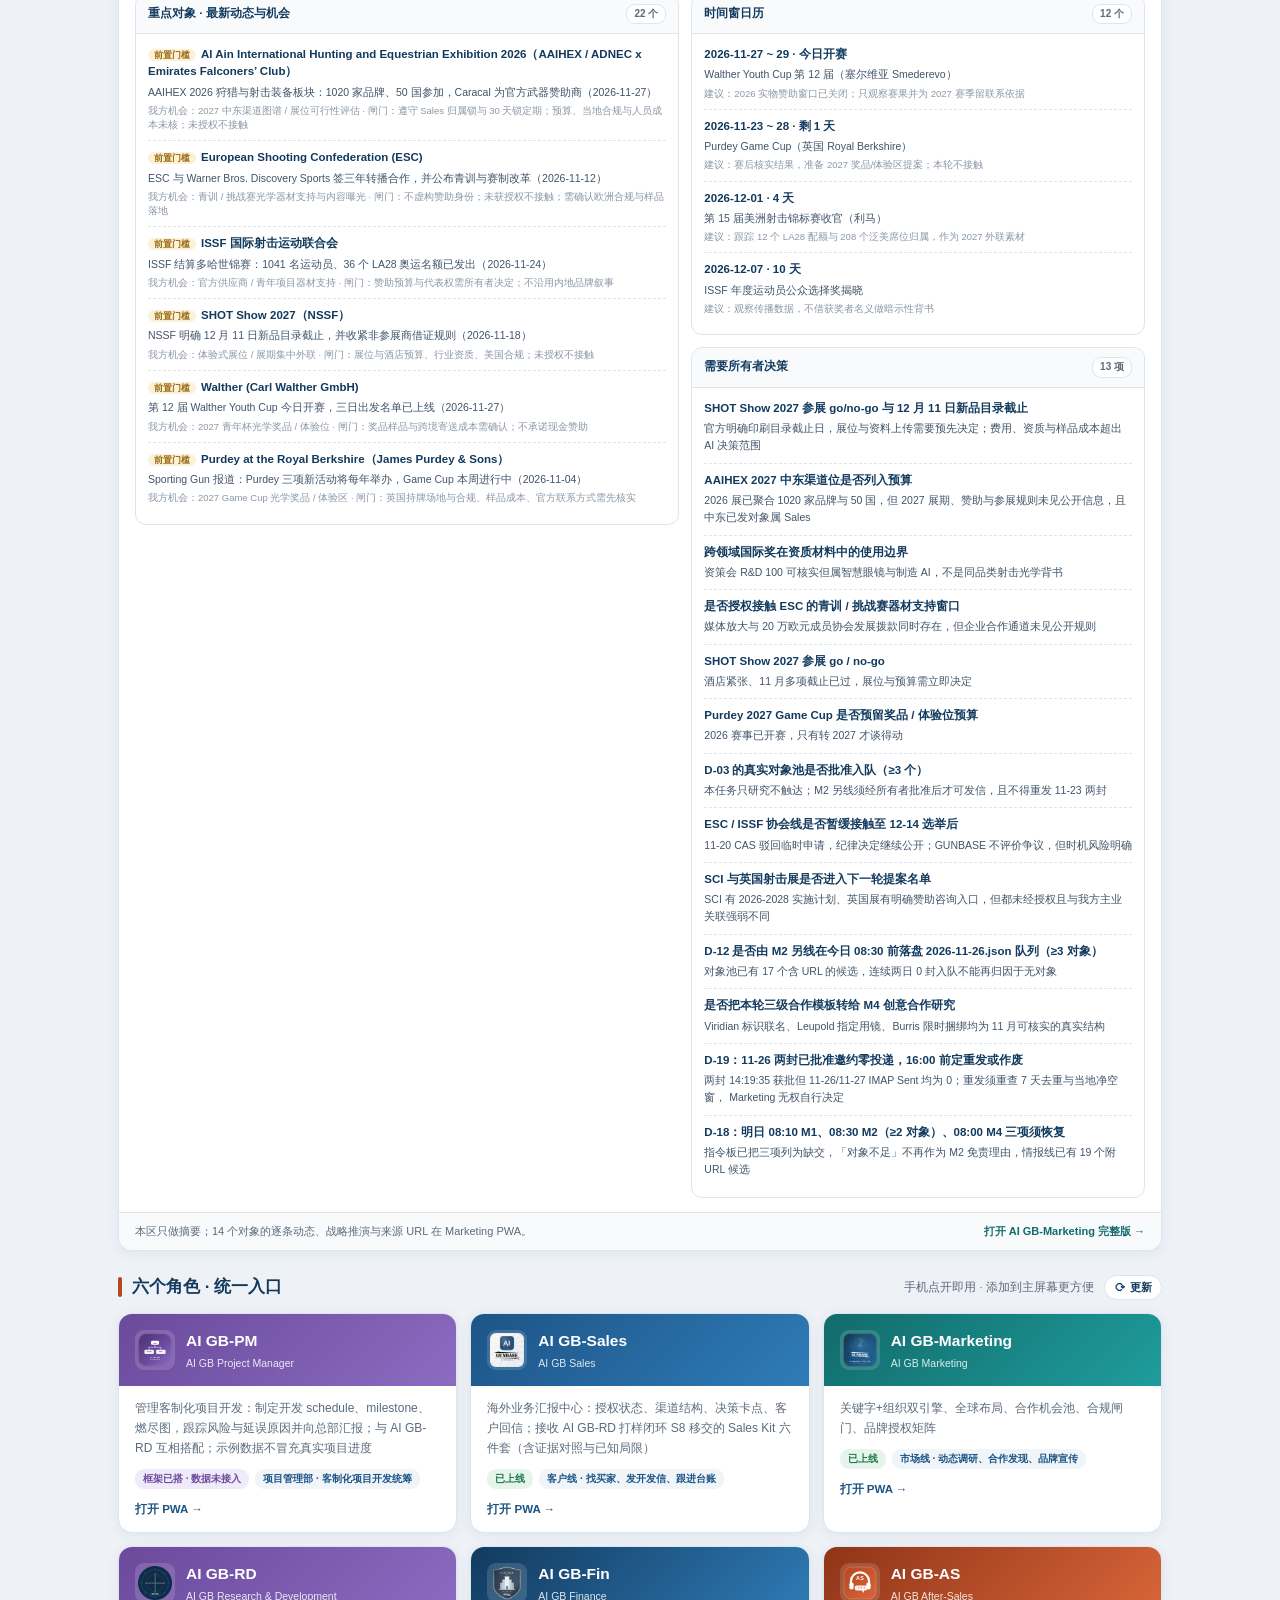
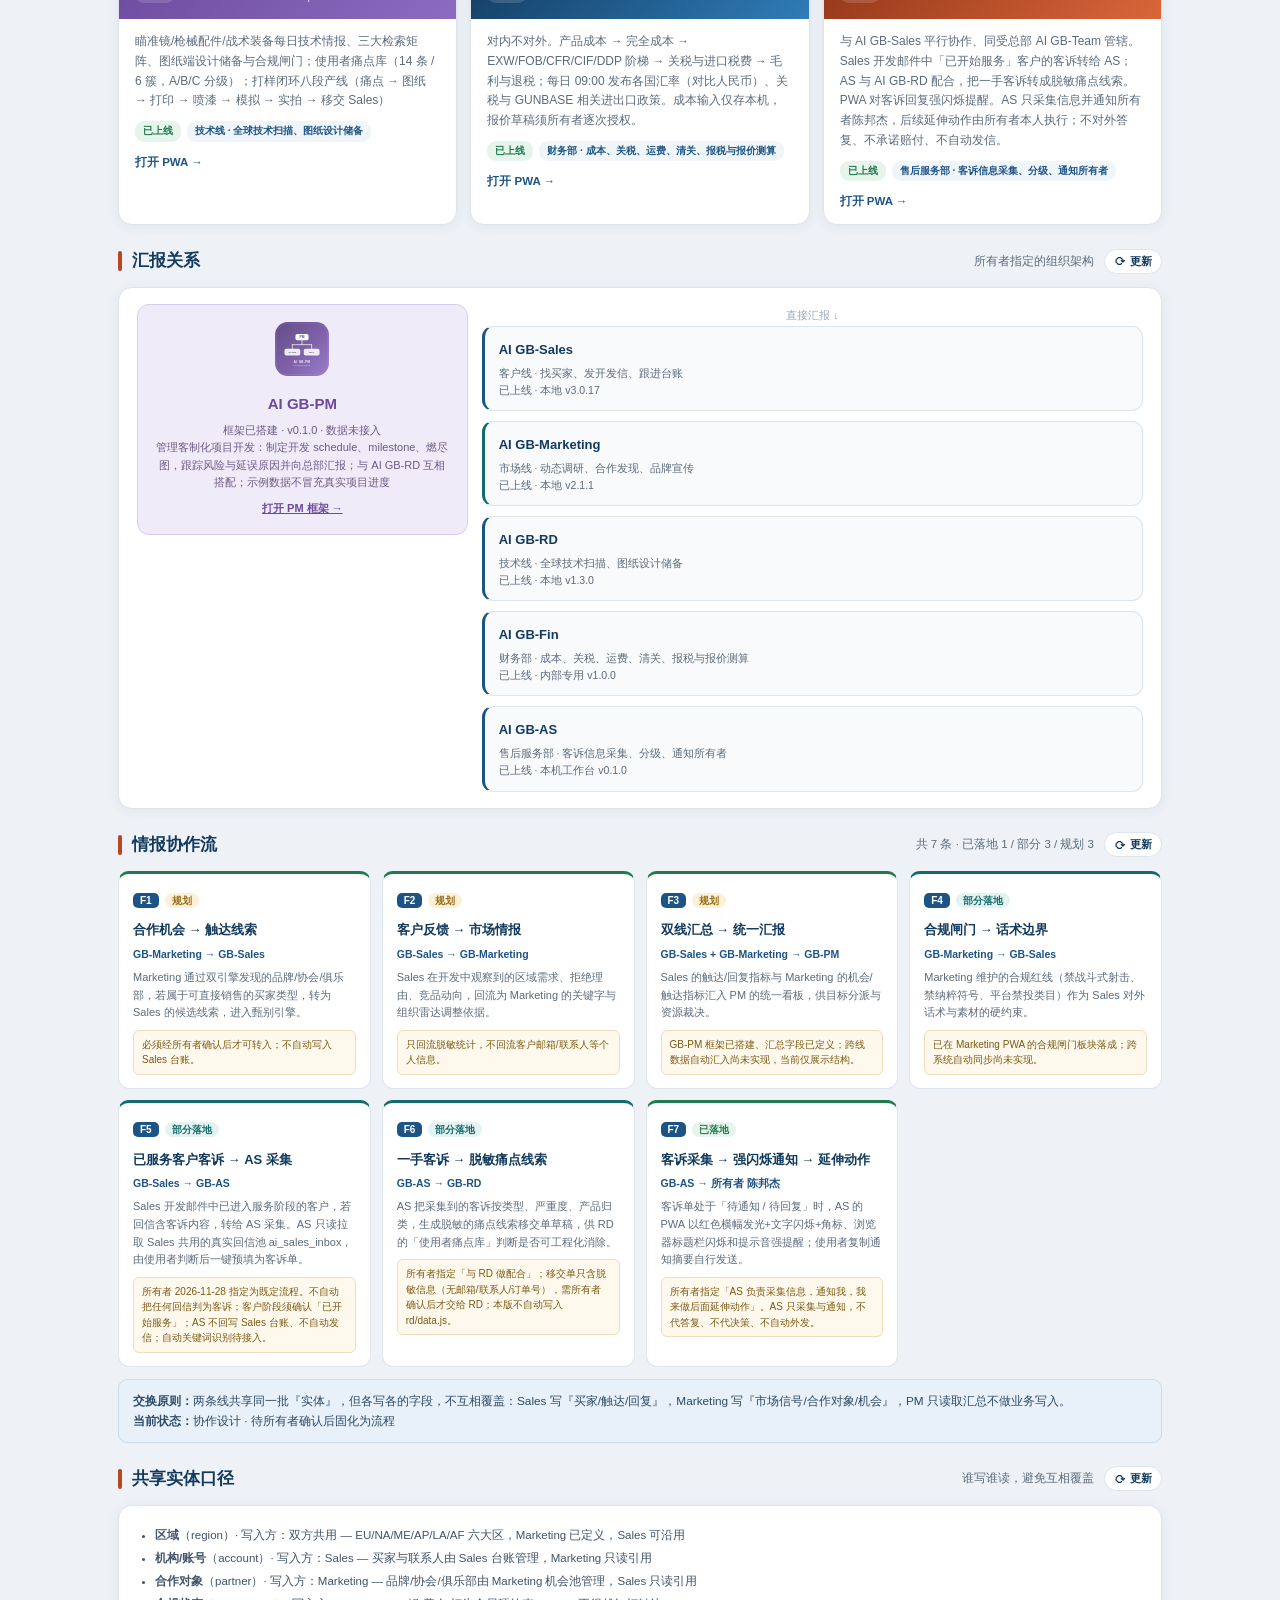
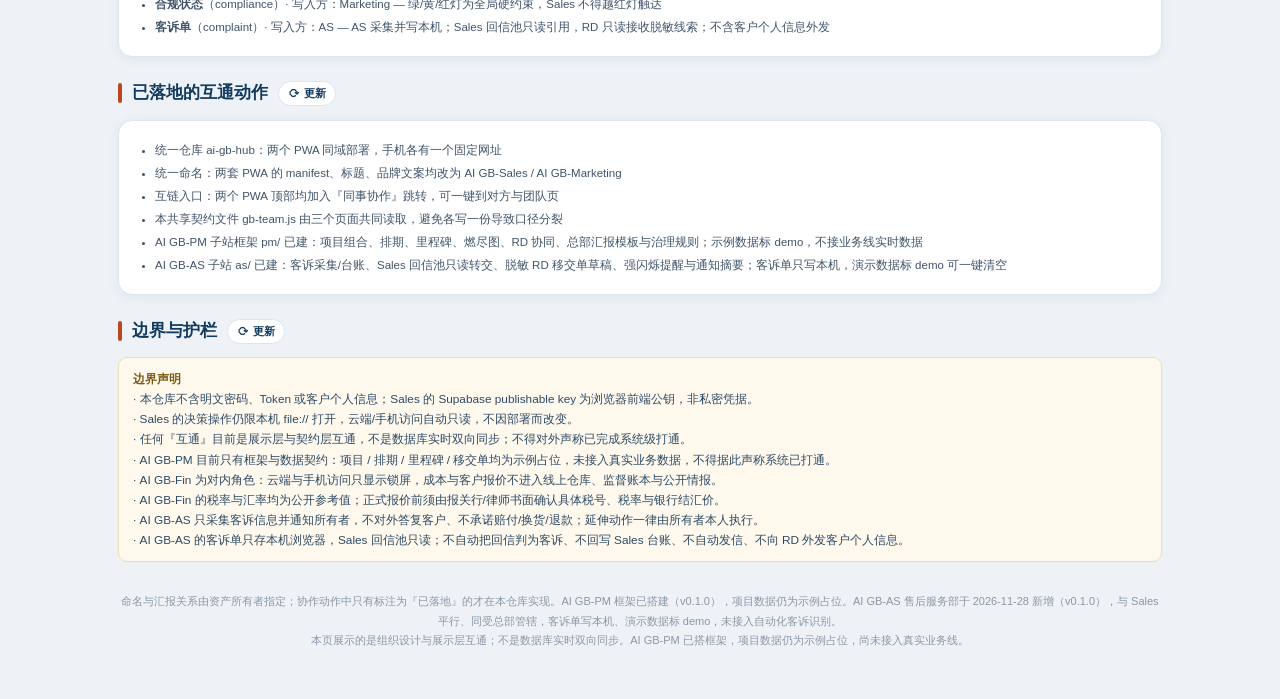
==== commit ae4e85cc: "fix(hub): 监督账本补底部导航；版本升到 2.2.4 / 20261128j - supervision.html 原先只挂了导航自愈脚本、没挂 tabbar.js 本体，手机上进去   就出" ====
--- a/index.html
+++ b/index.html
@@ -2,7 +2,7 @@
 <html lang="zh-CN">
 <head>
 <meta charset="UTF-8">
-<meta name="gb-build" content="20261128i">
+<meta name="gb-build" content="20261128j">
 <meta name="viewport" content="width=device-width, initial-scale=1.0, viewport-fit=cover">
 <meta name="theme-color" content="#123a5e">
 <meta name="description" content="AI GB Team — AI GB-Sales 与 AI GB-Marketing 的统一入口与协作契约">
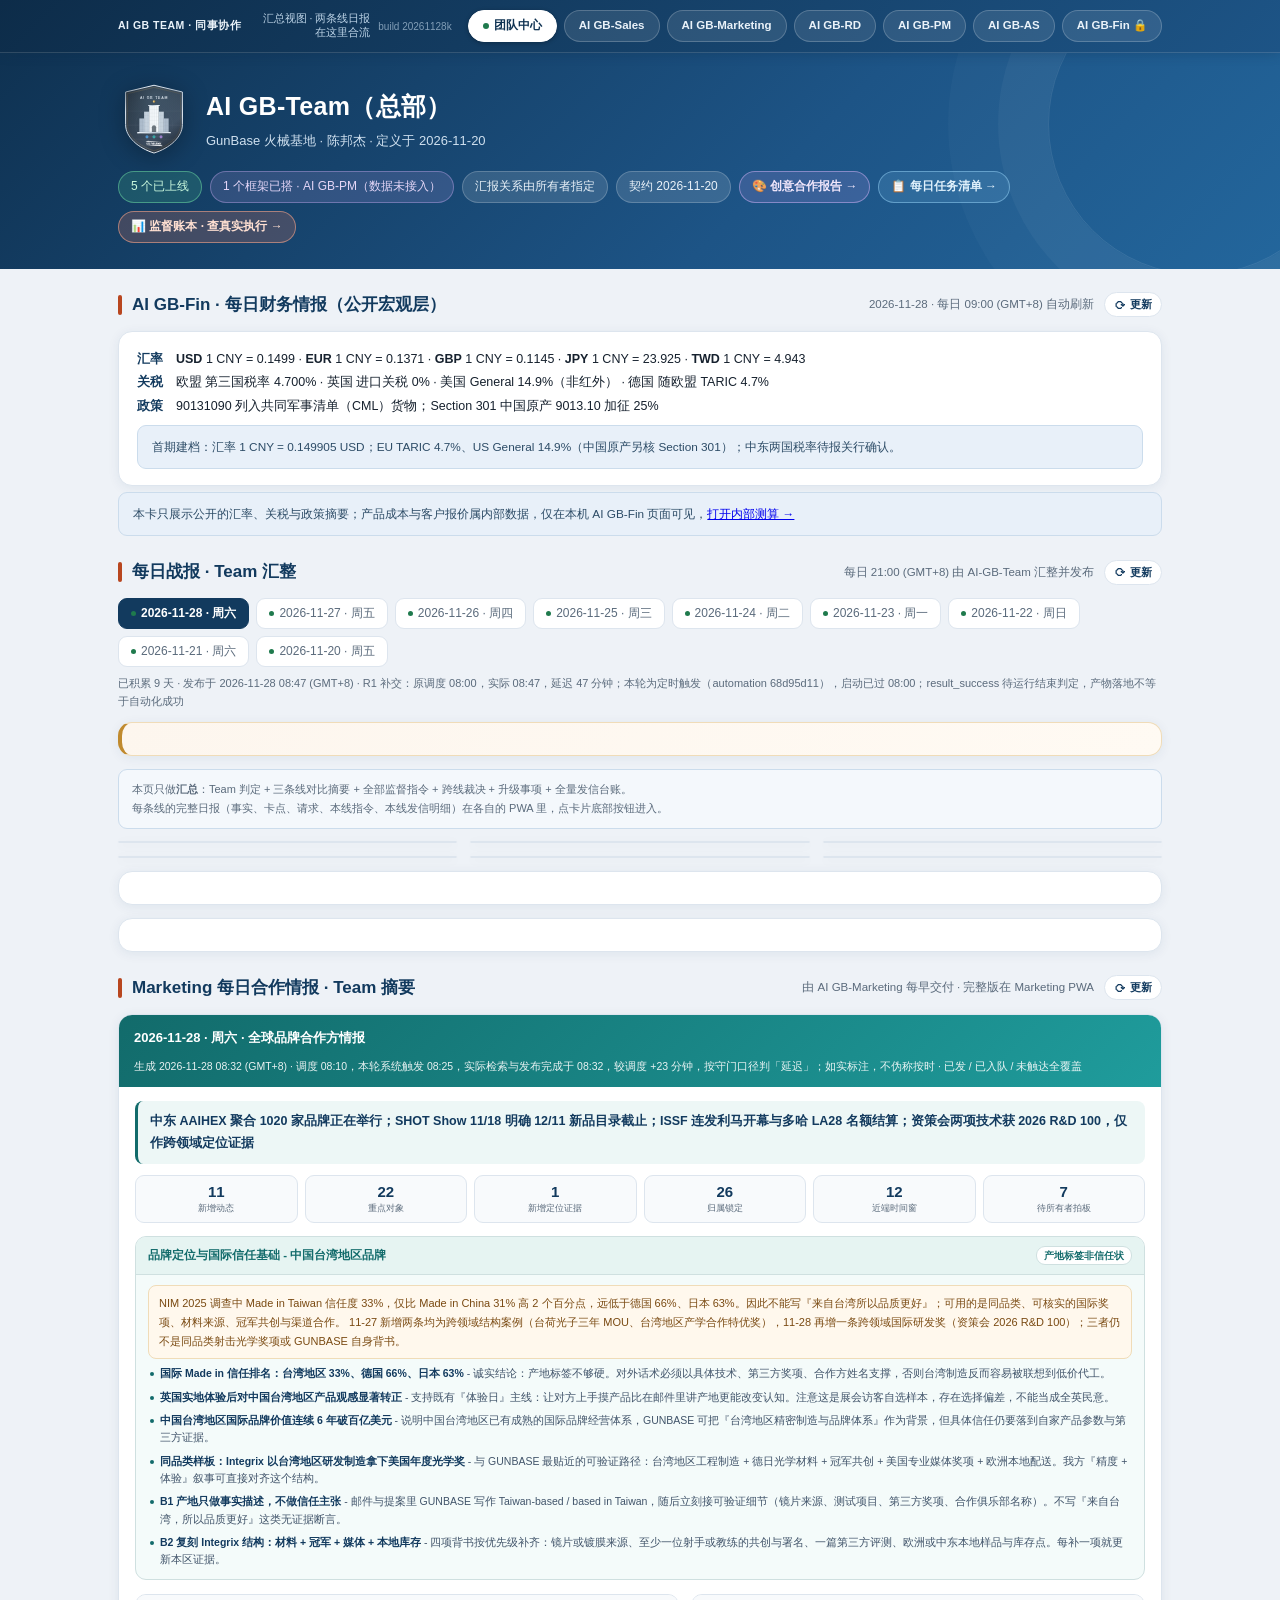
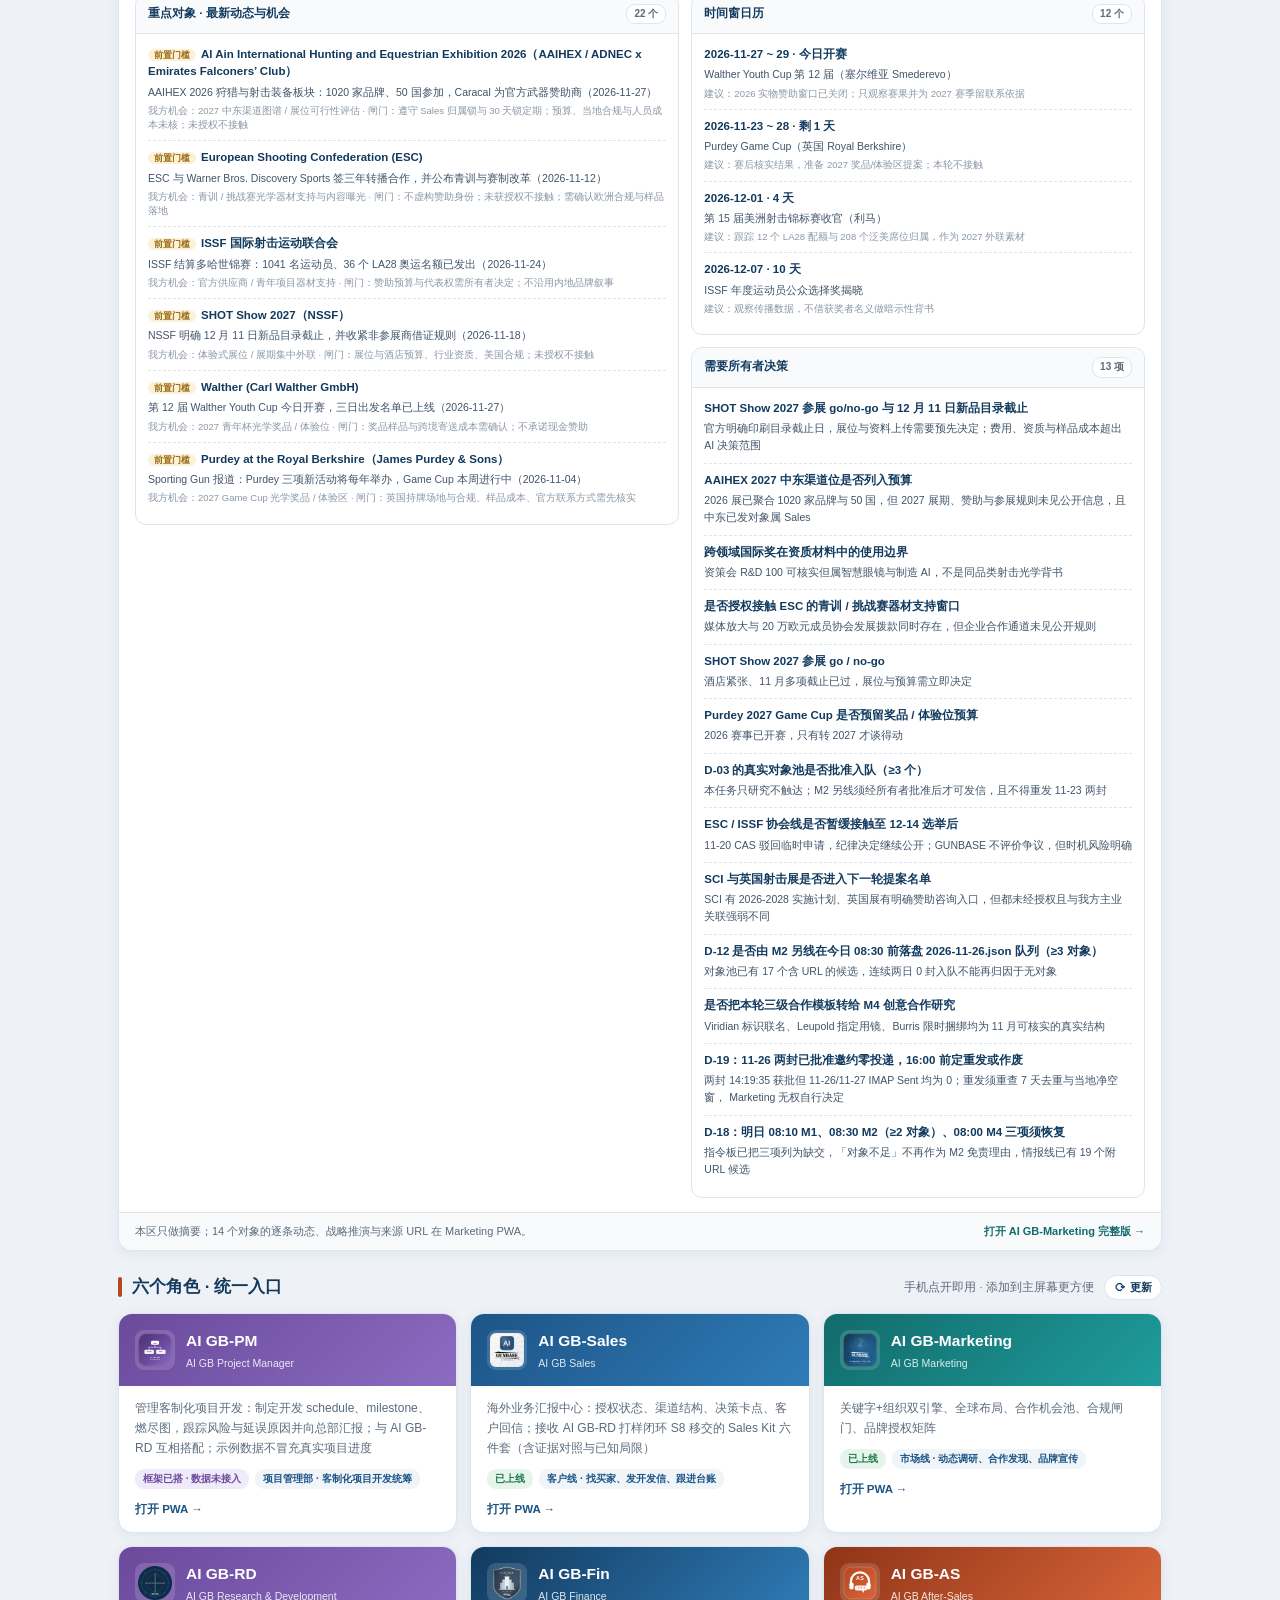
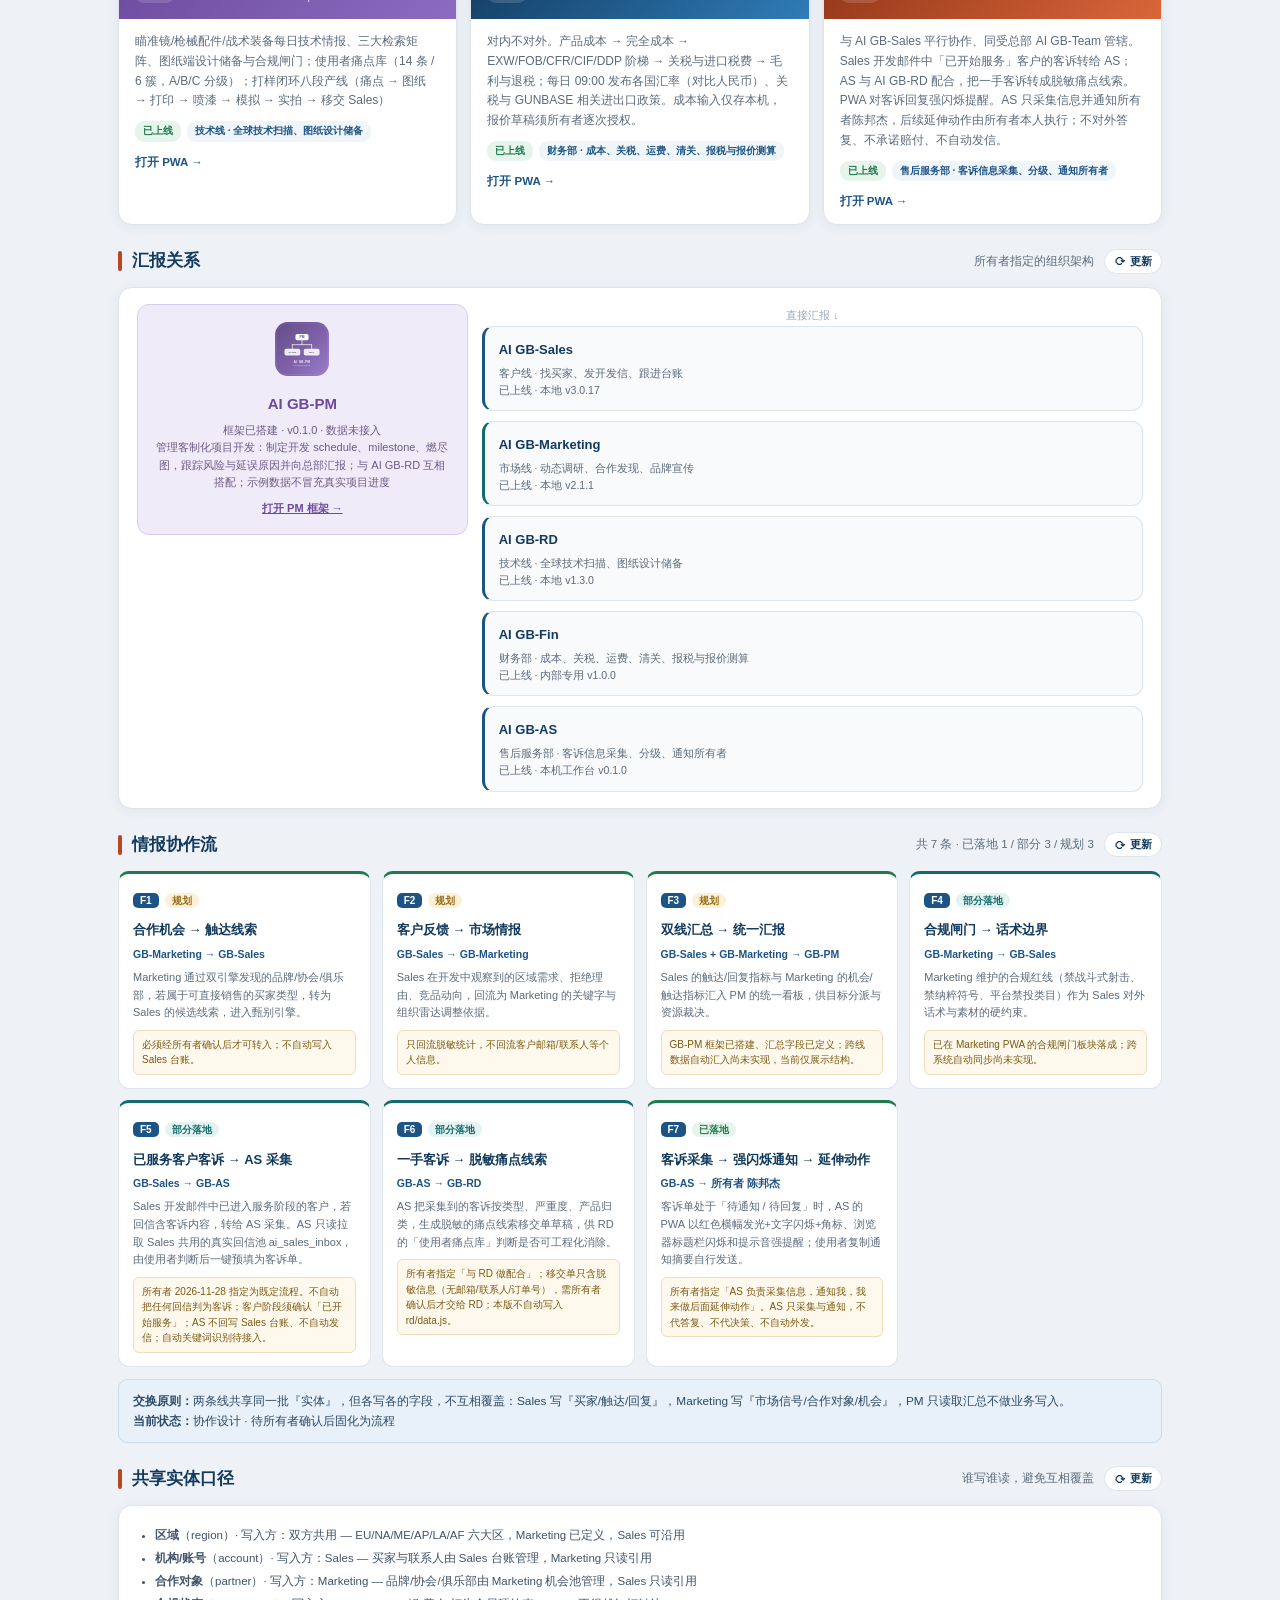
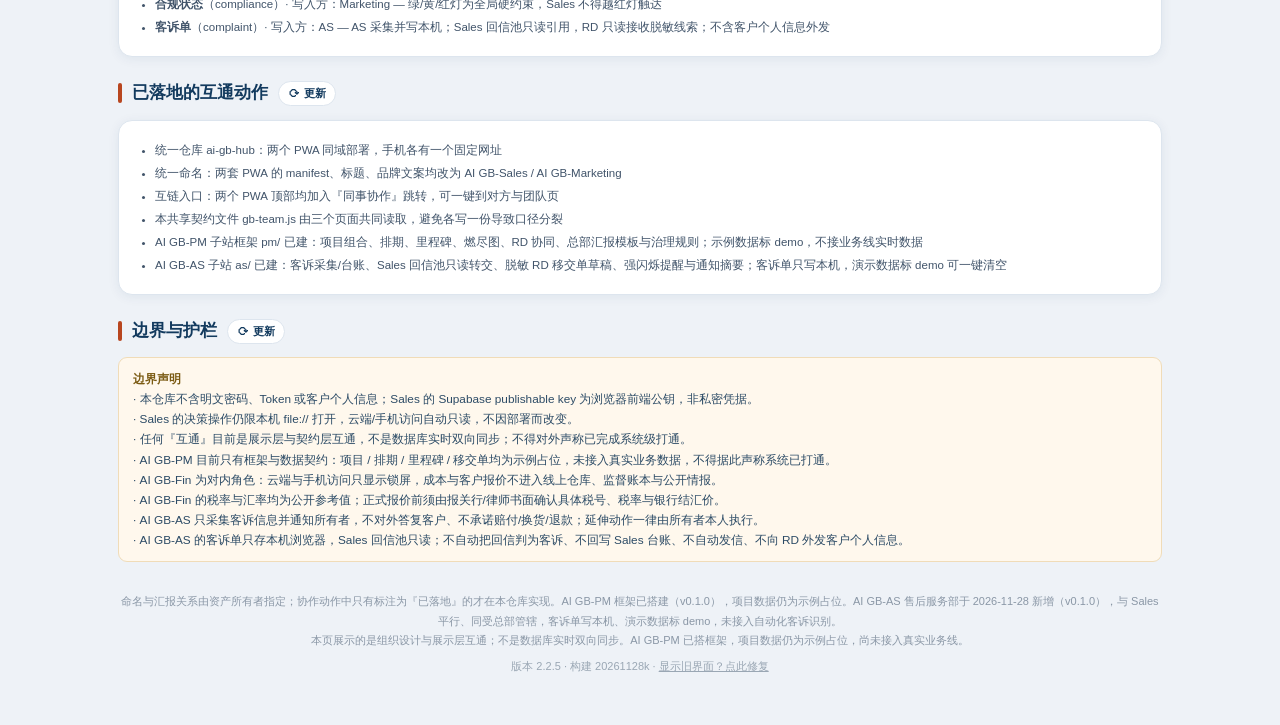
==== commit fbc22163: "fix(pwa): 缓存破冰 —— 版本升 20261128k，新增 /reset/ 一键清 SW+cache，首页显示构建号 - 手机端（iOS 主屏 Web App）会被冻结快照或旧 SW 锁死在" ====
--- a/index.html
+++ b/index.html
@@ -2,7 +2,7 @@
 <html lang="zh-CN">
 <head>
 <meta charset="UTF-8">
-<meta name="gb-build" content="20261128j">
+<meta name="gb-build" content="20261128k">
 <meta name="viewport" content="width=device-width, initial-scale=1.0, viewport-fit=cover">
 <meta name="theme-color" content="#123a5e">
 <meta name="description" content="AI GB Team — AI GB-Sales 与 AI GB-Marketing 的统一入口与协作契约">
@@ -352,6 +352,7 @@
   <footer>
     <div id="footMeta"></div>
     <div>本页展示的是组织设计与展示层互通；不是数据库实时双向同步。AI GB-PM 已搭框架，项目数据仍为示例占位，尚未接入真实业务线。</div>
+    <div id="buildBadge" style="margin-top:6px;color:#9aa7b4">版本 2.2.5 · 构建 20261128k · <a href="./reset/" style="color:#9aa7b4">显示旧界面？点此修复</a></div>
   </footer>
 </div>
 
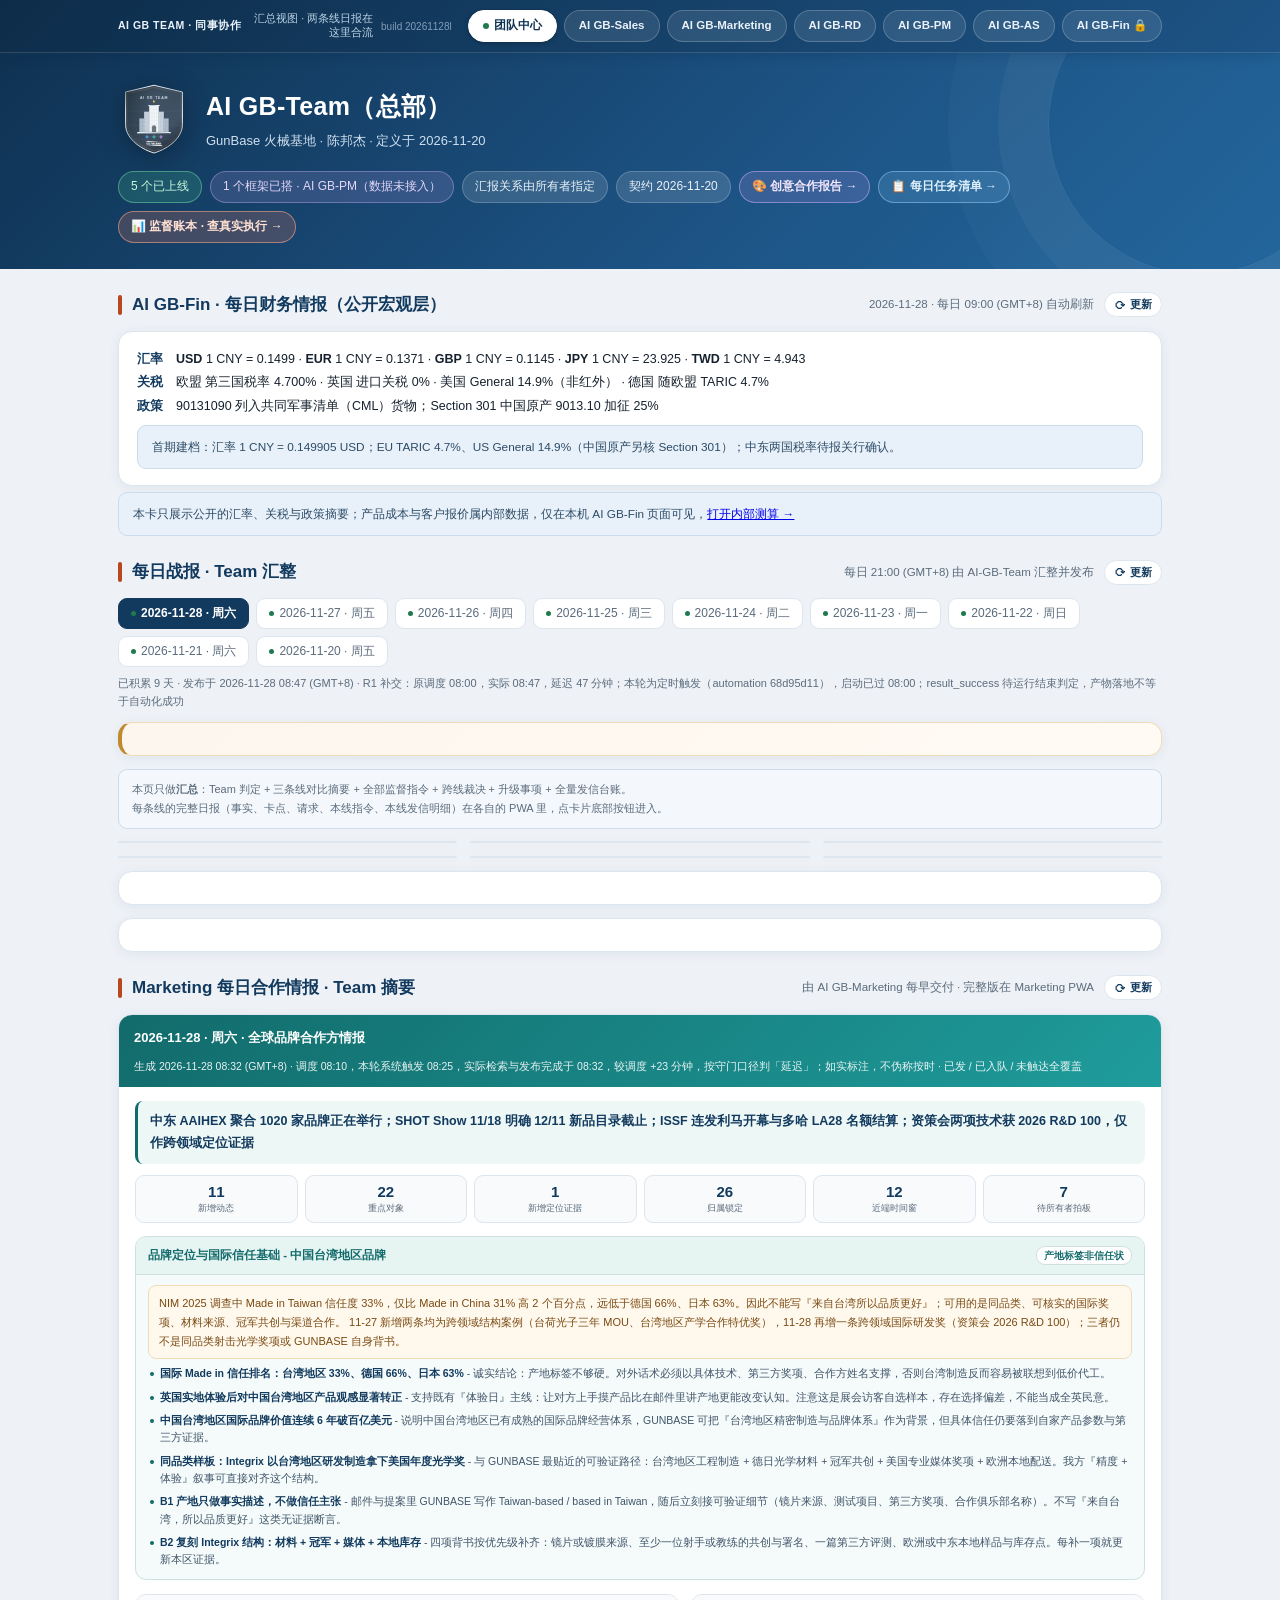
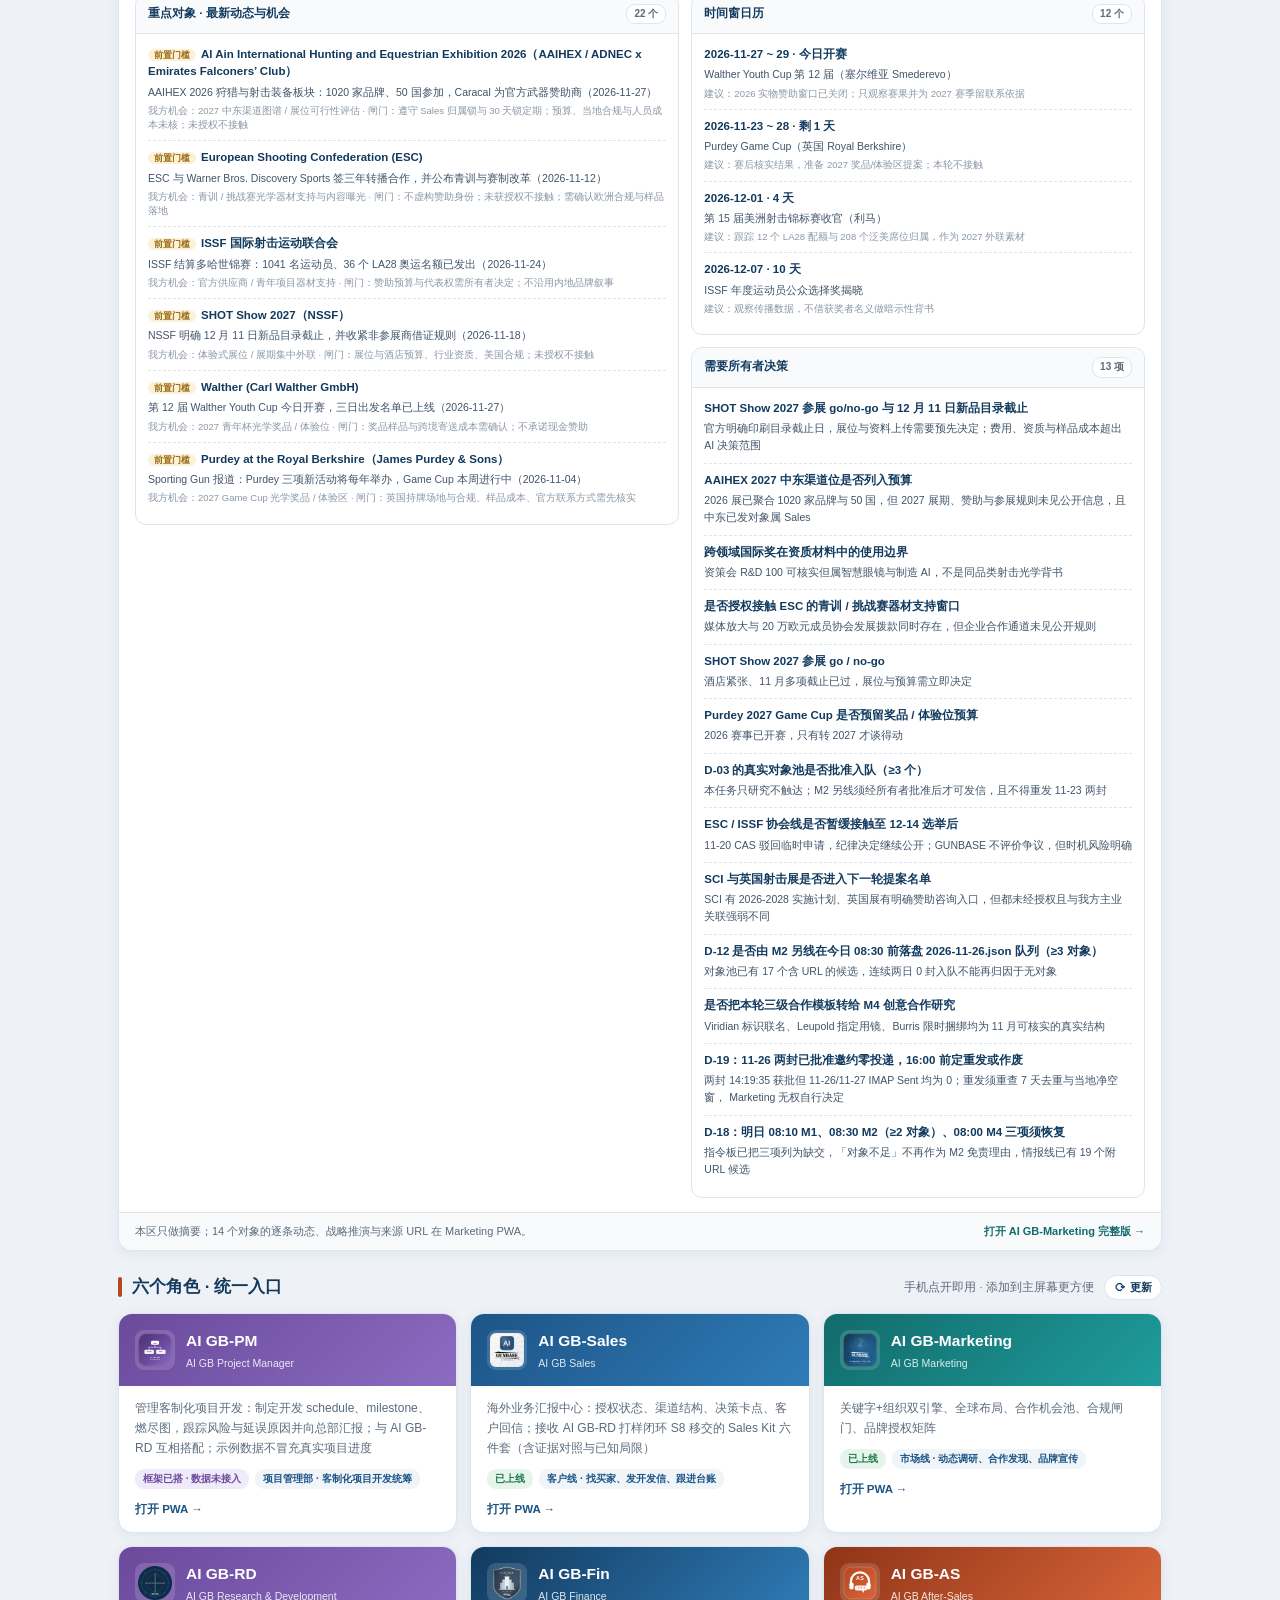
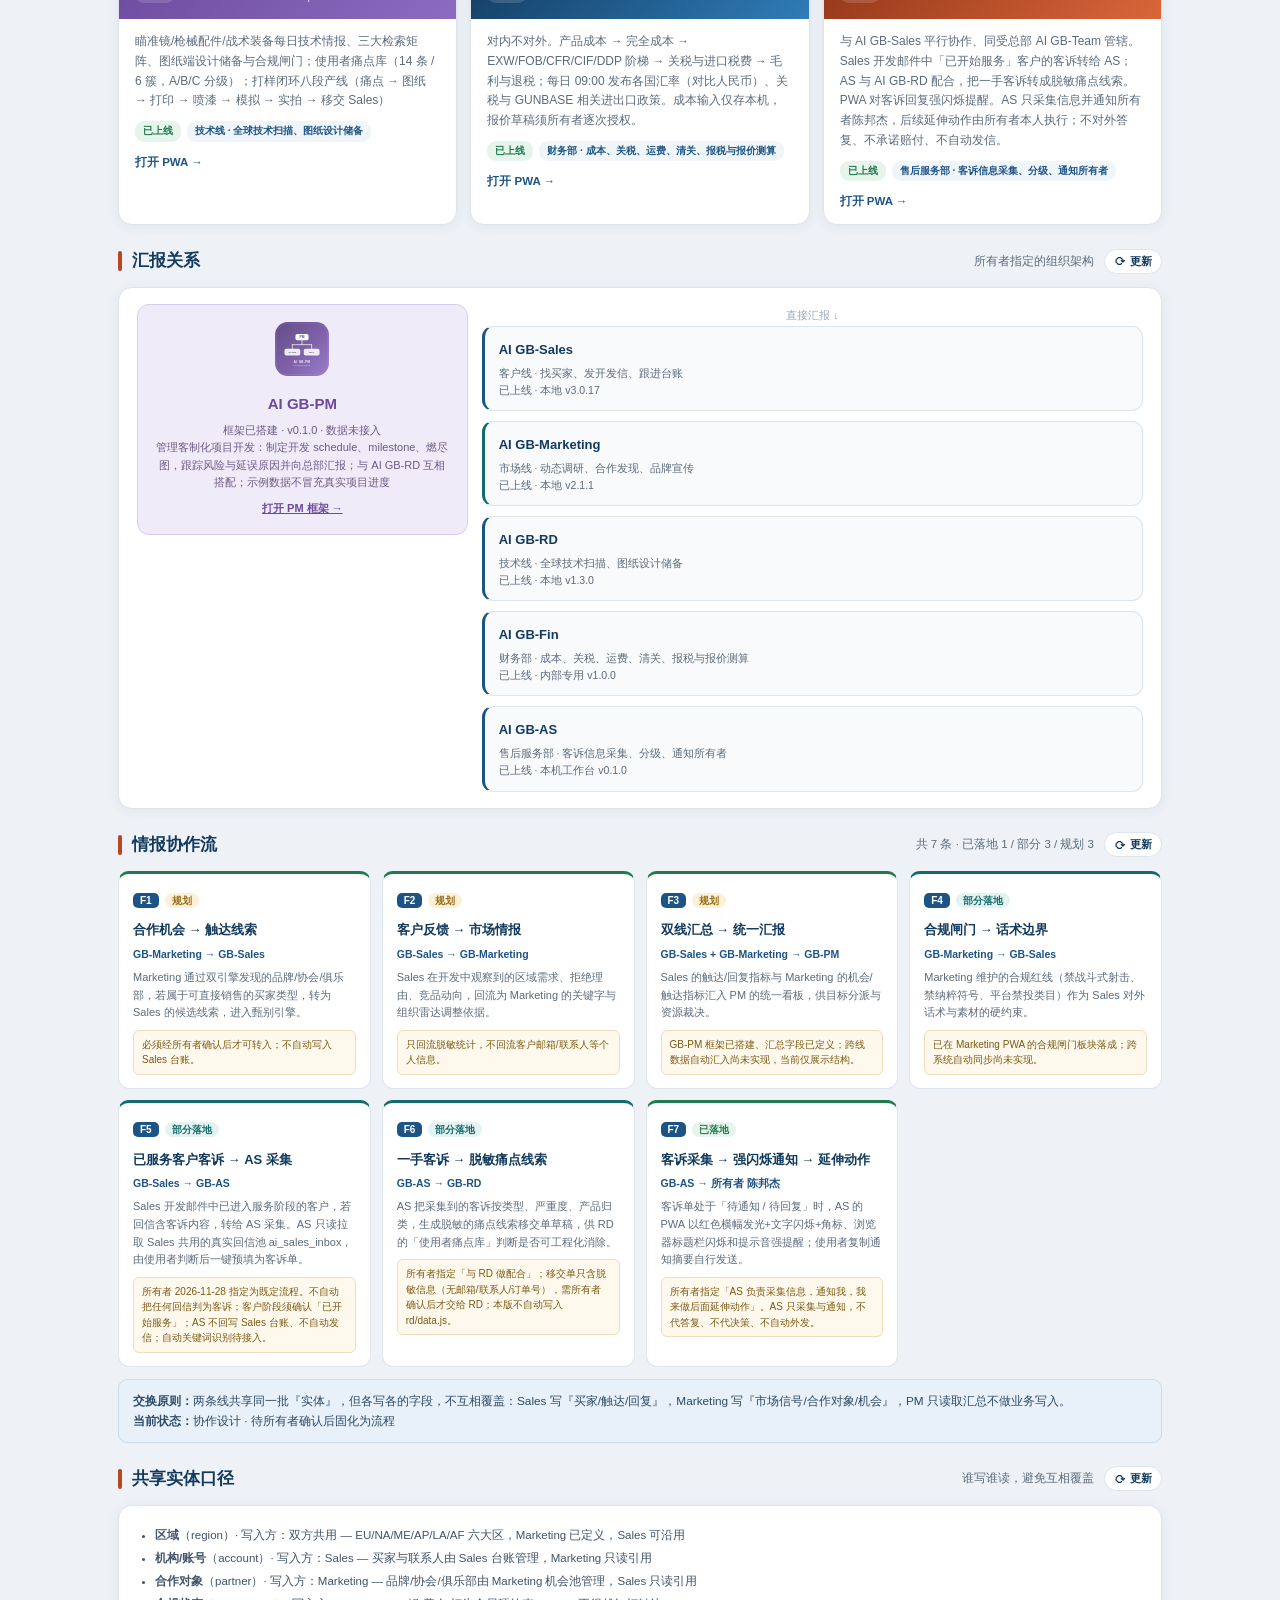
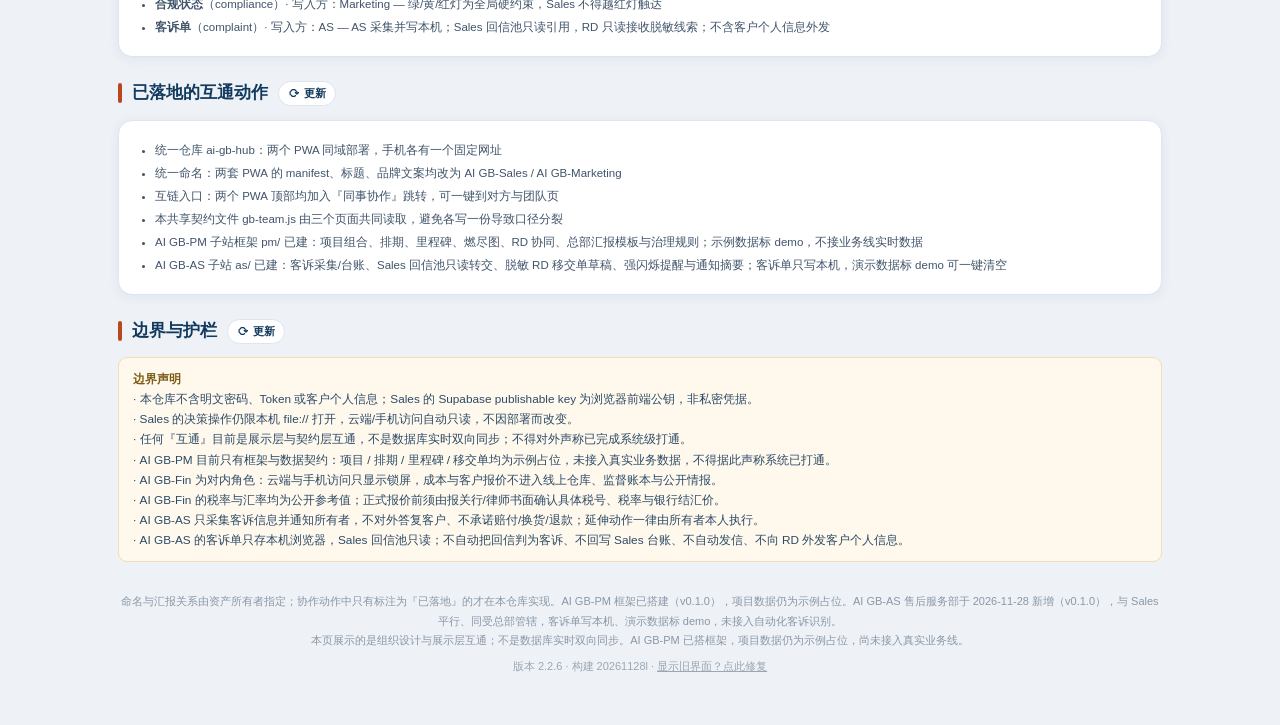
==== commit a209f1a3: "fix(pwa): 底栏七个入口带 ?v=<build> 版本指纹，断掉旧 SW 缓存的 404；新增友好 404 页 - pm/ 曾整目录未提交，线上真 404，旧 SW 把 404 响应按 URL" ====
--- a/index.html
+++ b/index.html
@@ -2,7 +2,7 @@
 <html lang="zh-CN">
 <head>
 <meta charset="UTF-8">
-<meta name="gb-build" content="20261128k">
+<meta name="gb-build" content="20261128l">
 <meta name="viewport" content="width=device-width, initial-scale=1.0, viewport-fit=cover">
 <meta name="theme-color" content="#123a5e">
 <meta name="description" content="AI GB Team — AI GB-Sales 与 AI GB-Marketing 的统一入口与协作契约">
@@ -352,7 +352,7 @@
   <footer>
     <div id="footMeta"></div>
     <div>本页展示的是组织设计与展示层互通；不是数据库实时双向同步。AI GB-PM 已搭框架，项目数据仍为示例占位，尚未接入真实业务线。</div>
-    <div id="buildBadge" style="margin-top:6px;color:#9aa7b4">版本 2.2.5 · 构建 20261128k · <a href="./reset/" style="color:#9aa7b4">显示旧界面？点此修复</a></div>
+    <div id="buildBadge" style="margin-top:6px;color:#9aa7b4">版本 2.2.6 · 构建 20261128l · <a href="./reset/" style="color:#9aa7b4">显示旧界面？点此修复</a></div>
   </footer>
 </div>
 
